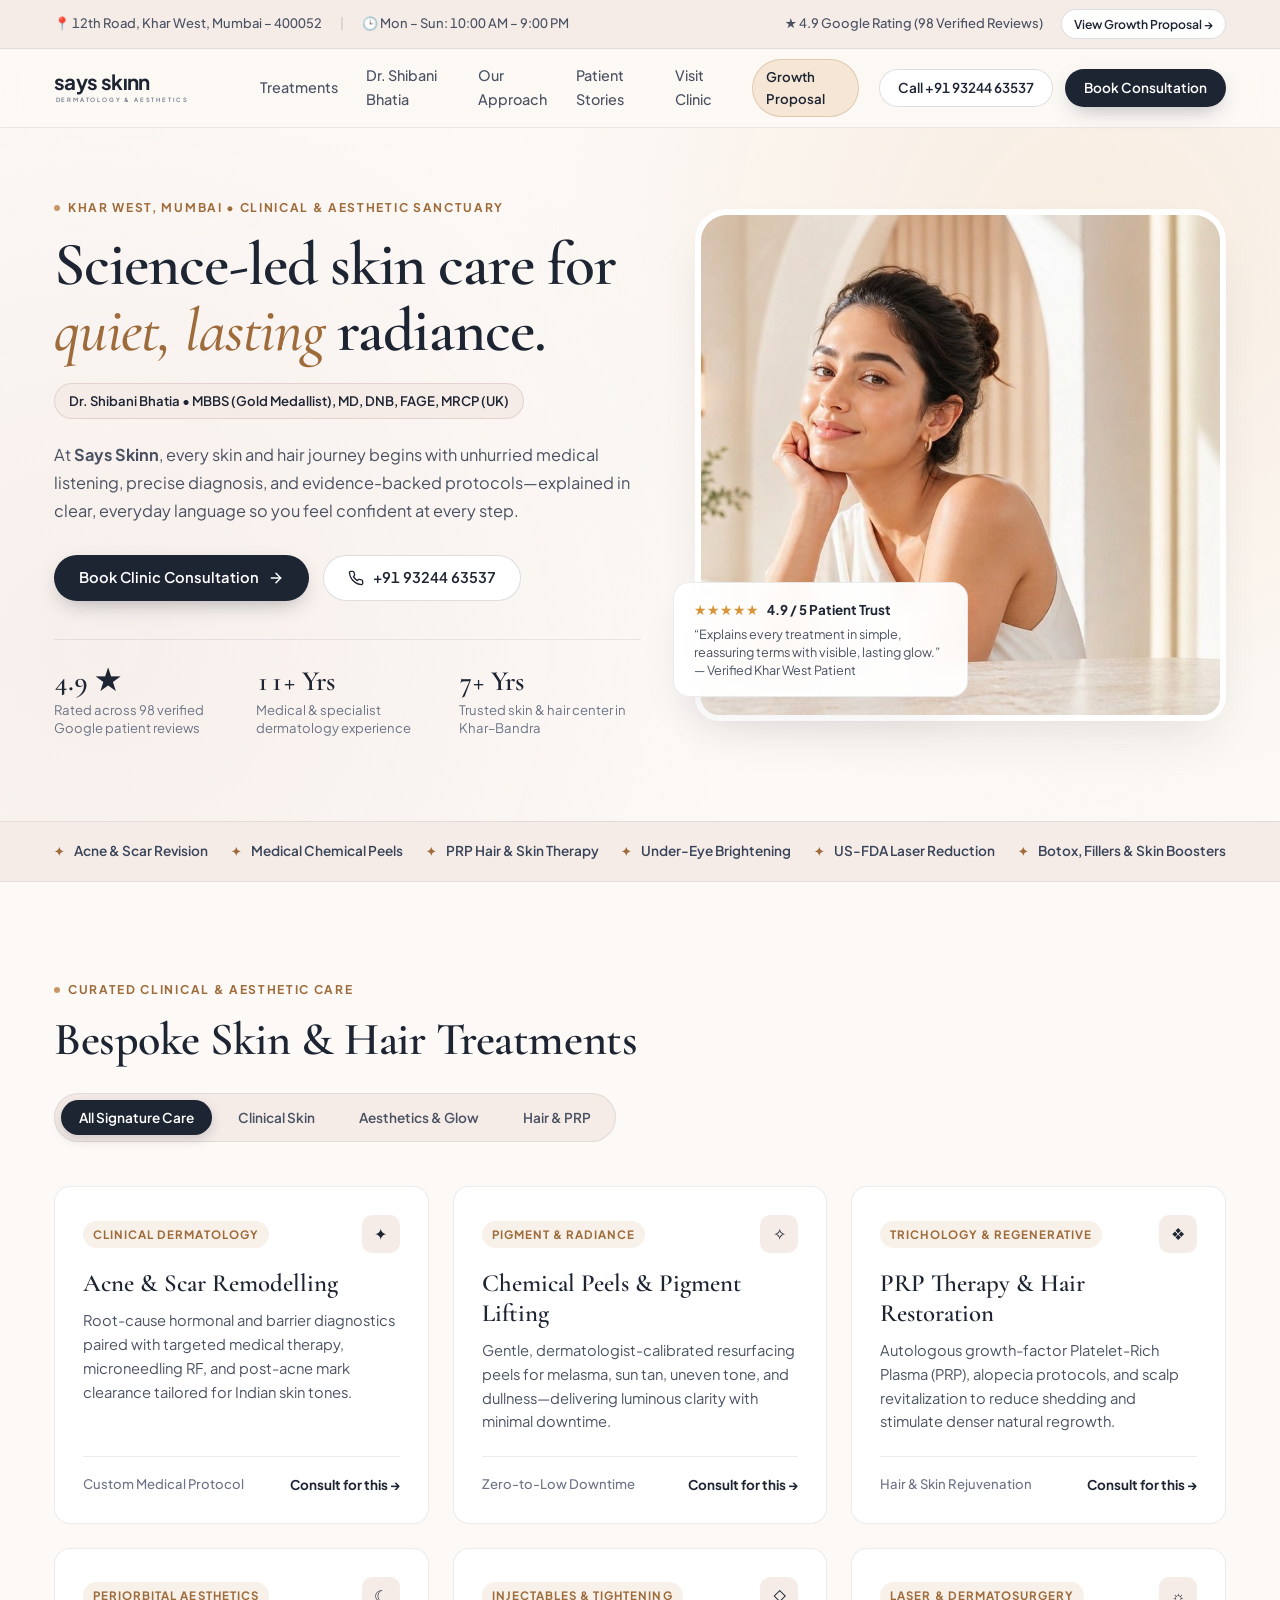
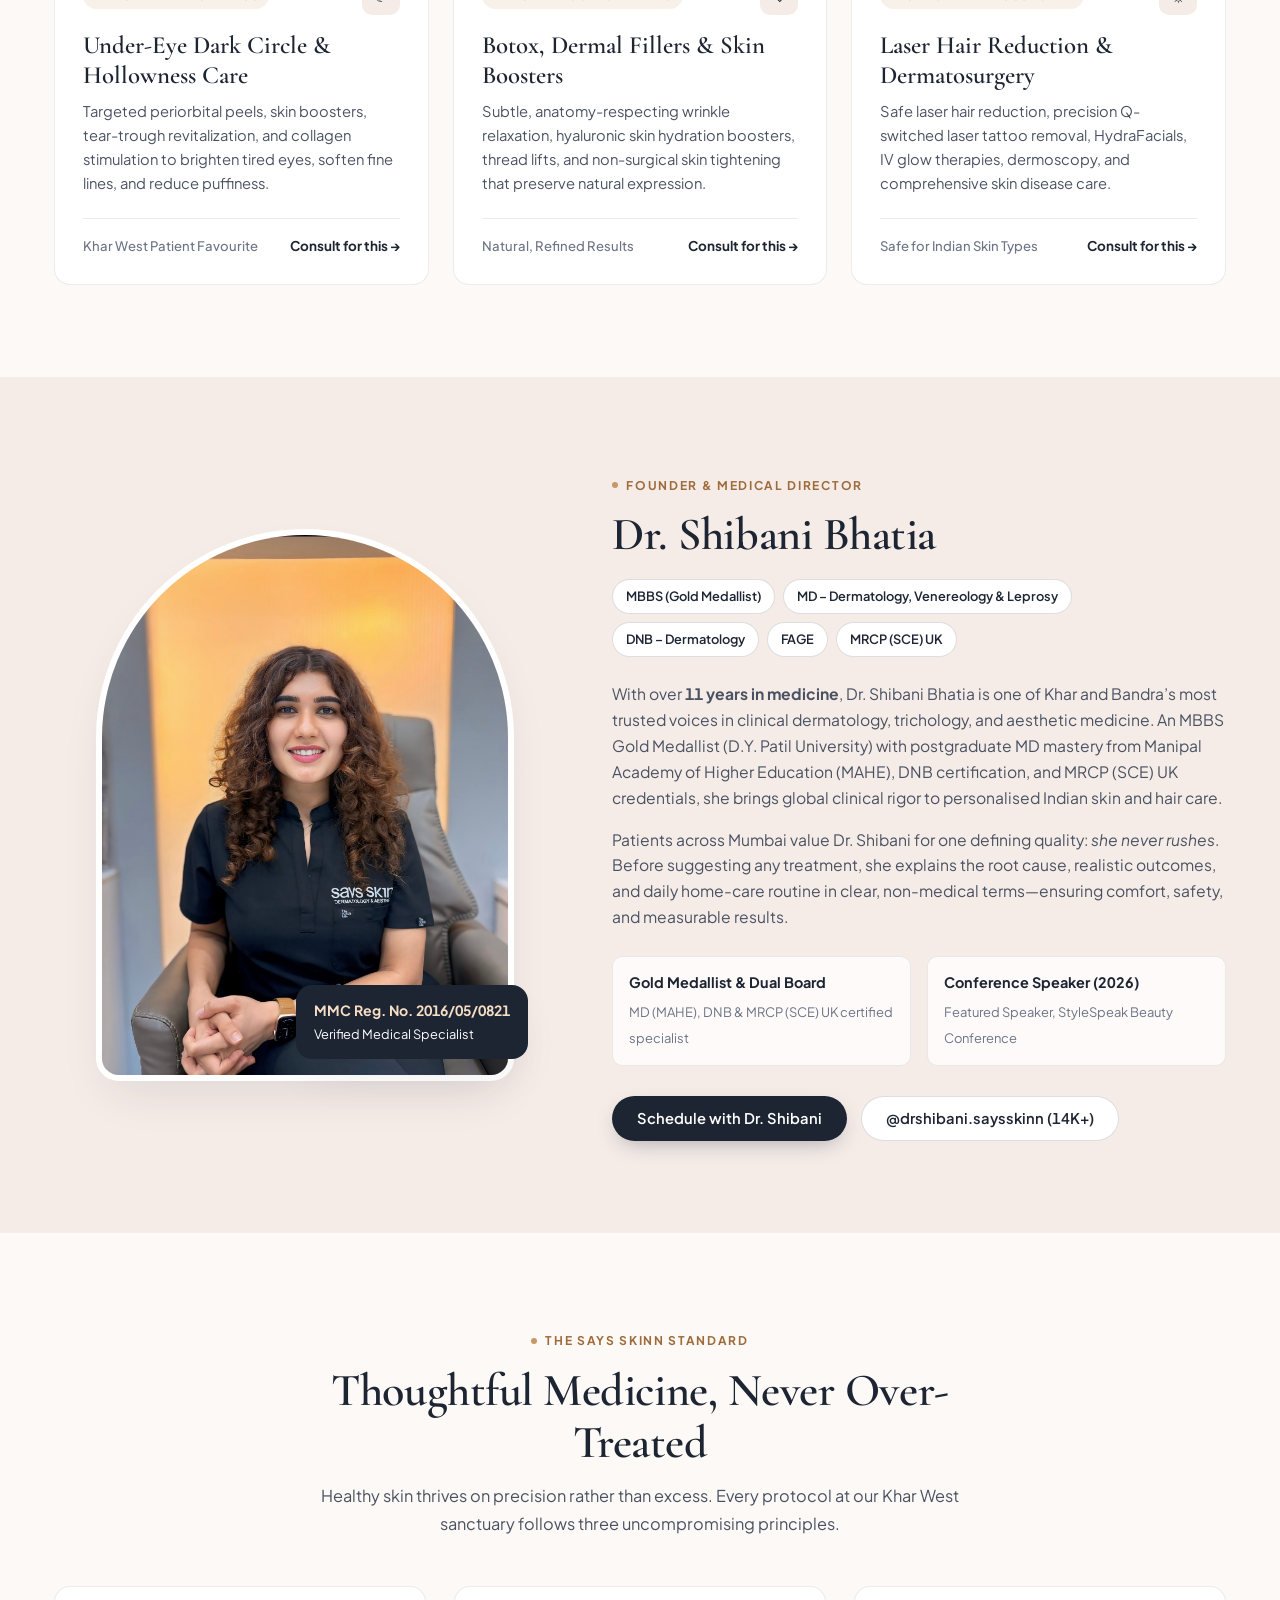
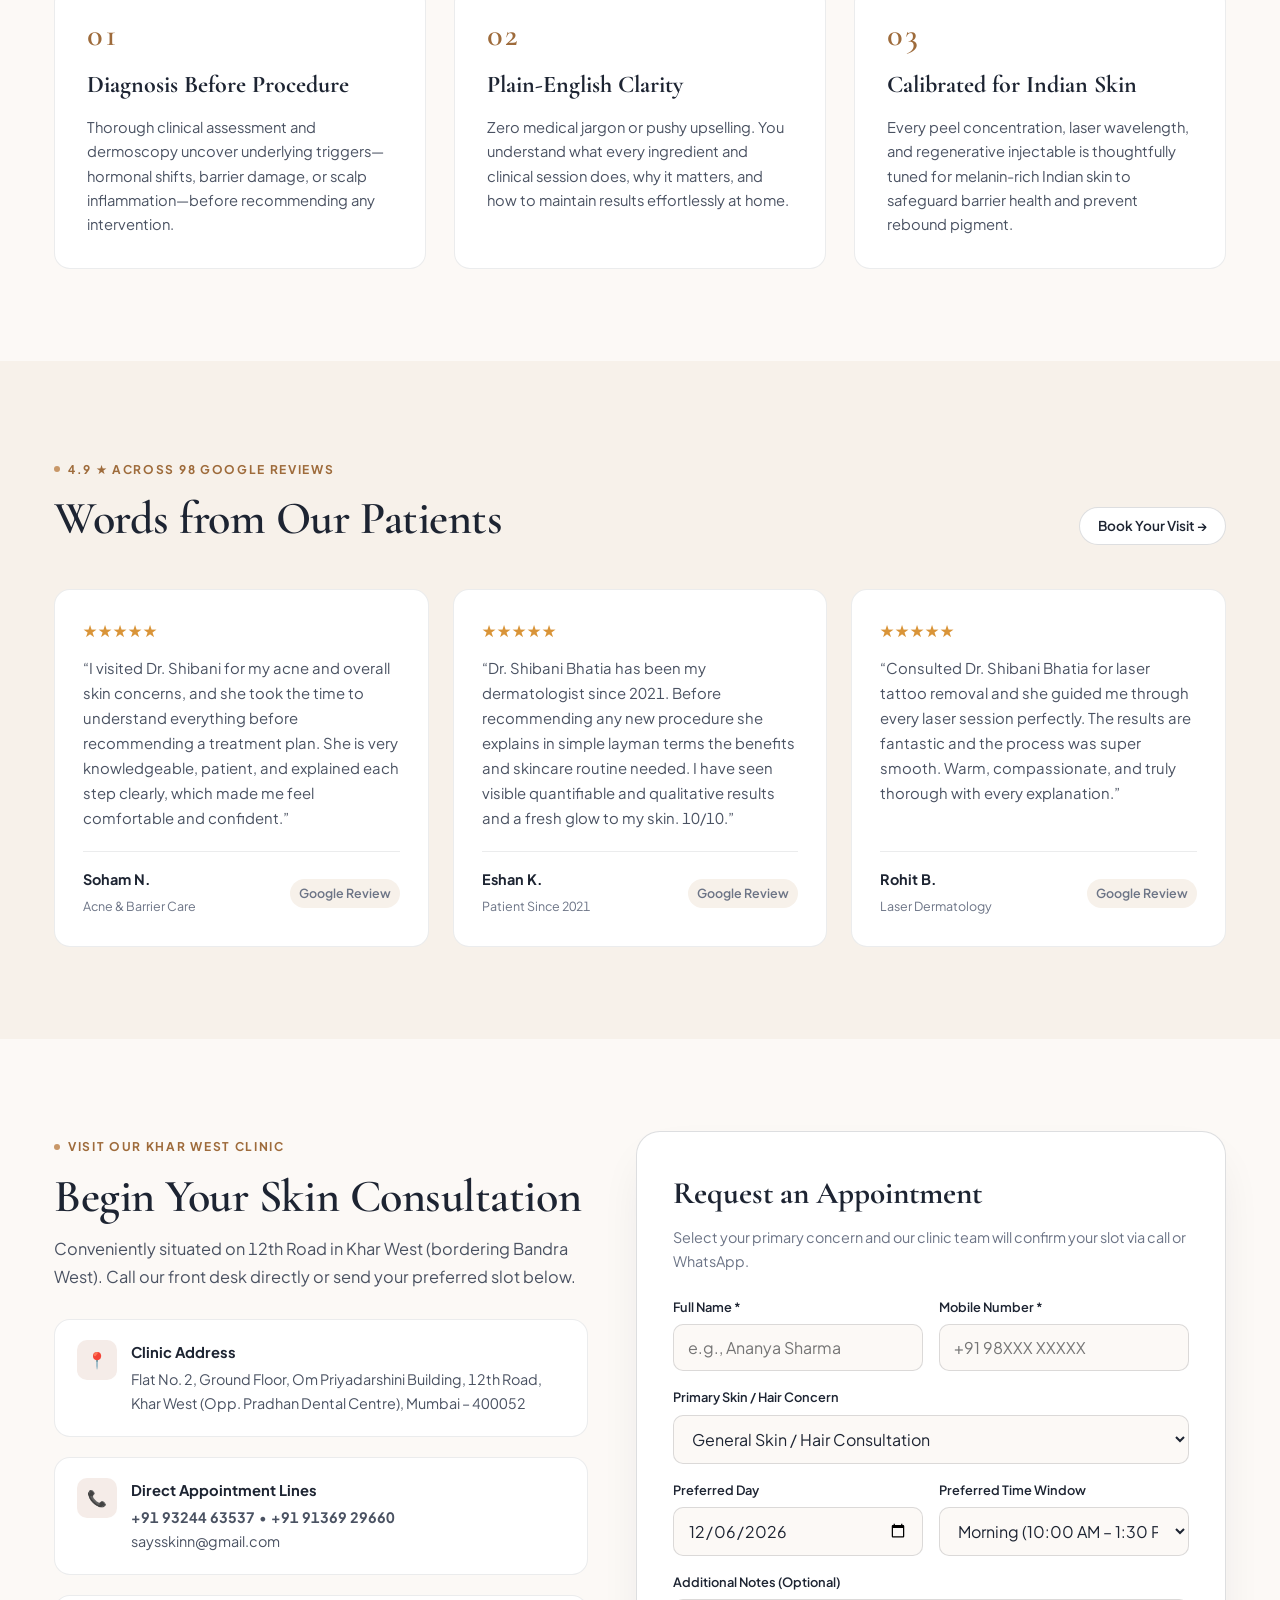
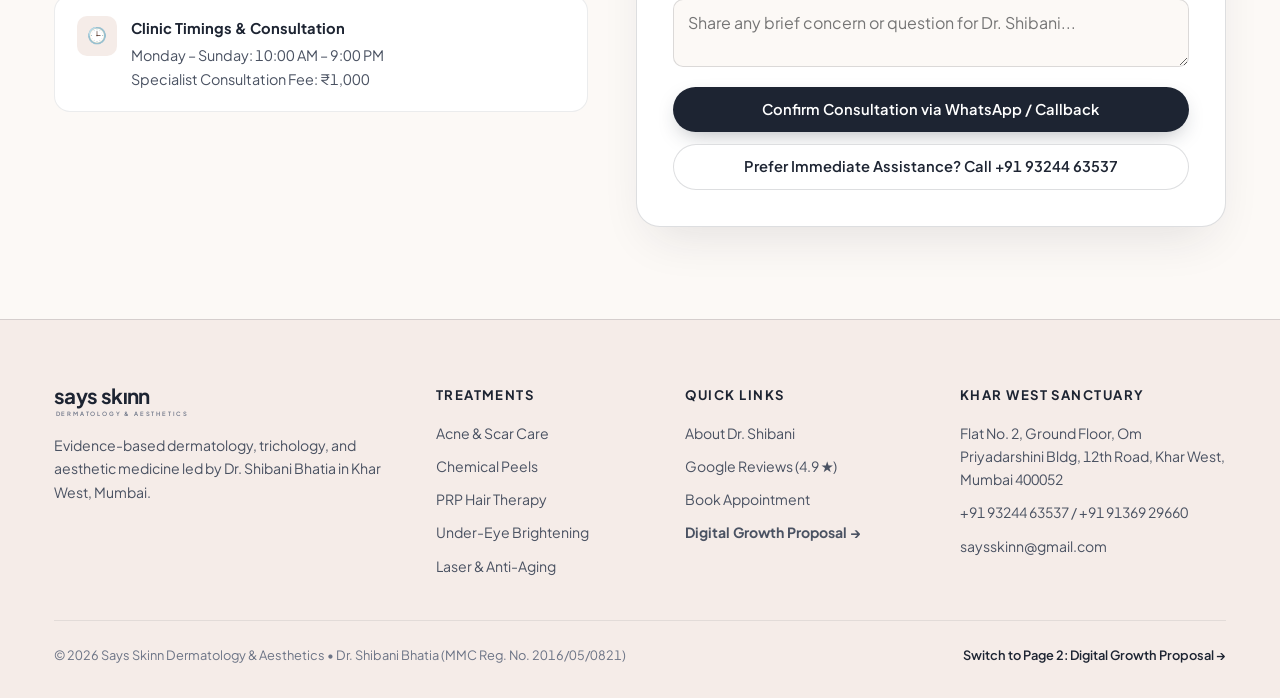
==== index.html @ 1e277f05 "Add Dr. Shibani Bhatia (Says Skinn) light dermatologist landing page and digital growth proposal Co-" ====
<!DOCTYPE html>
<html lang="en">
<head>
  <meta charset="UTF-8" />
  <meta name="viewport" content="width=device-width, initial-scale=1.0" />
  <title>Says Skinn — Dermatology, Trichology &amp; Aesthetics | Dr. Shibani Bhatia (Khar West, Mumbai)</title>
  <meta name="description" content="Consult Dr. Shibani Bhatia (MBBS Gold Medallist, MD, DNB, FAGE, MRCP UK) at Says Skinn Dermatology &amp; Aesthetics, 12th Road, Khar West, Mumbai. Acne, Chemical Peels, PRP, Under-Eye Care, Laser &amp; Anti-Aging." />
  <link rel="preconnect" href="https://fonts.googleapis.com" />
  <link rel="preconnect" href="https://fonts.gstatic.com" crossorigin />
  <link href="https://fonts.googleapis.com/css2?family=Cormorant+Garamond:ital,wght@0,500;0,600;1,500;1,600&family=Plus+Jakarta+Sans:wght@400;500;600;700&display=swap" rel="stylesheet" />
  <link rel="stylesheet" href="./styles.css" />
  <!-- Structured Medical Clinic & Physician Schema for SEO + AISO (ChatGPT / AI Search) -->
  <script type="application/ld+json">
  {
    "@context": "https://schema.org",
    "@type": "MedicalClinic",
    "name": "Says Skinn — Dermatology & Aesthetics",
    "medicalSpecialty": "Dermatology",
    "telephone": "+91-93244-63537",
    "email": "saysskinn@gmail.com",
    "address": {
      "@type": "PostalAddress",
      "streetAddress": "Flat No. 2, Ground Floor, Om Priyadarshini Building, 12th Road, Khar West",
      "addressLocality": "Mumbai",
      "addressRegion": "Maharashtra",
      "postalCode": "400052",
      "addressCountry": "IN"
    },
    "aggregateRating": {
      "@type": "AggregateRating",
      "ratingValue": "4.9",
      "reviewCount": "98"
    },
    "founder": {
      "@type": "Physician",
      "name": "Dr. Shibani Bhatia",
      "jobTitle": "Founder & Medical Director — Dermatologist, Trichologist & Cosmetologist",
      "description": "MBBS (Gold Medallist), MD Dermatology, DNB, FAGE, MRCP (SCE) UK — 11+ years of experience."
    }
  }
  </script>
</head>
<body class="has-mobile-cta">

  <!-- Top Blush-Pearl Utility Ribbon -->
  <div class="utility-bar">
    <div class="container utility-inner">
      <div class="utility-left">
        <span class="utility-item">📍 12th Road, Khar West, Mumbai – 400052</span>
        <span class="utility-sep">|</span>
        <span class="utility-item">🕒 Mon – Sun: 10:00 AM – 9:00 PM</span>
      </div>
      <div class="utility-right">
        <span class="utility-item">★ 4.9 Google Rating (98 Verified Reviews)</span>
        <a href="./proposal.html" class="page-switch-pill" title="Open Page 2: Digital Growth Proposal">
          View Growth Proposal →
        </a>
      </div>
    </div>
  </div>

  <!-- Sticky Light Header -->
  <header class="site-header">
    <div class="container header-inner">
      <a href="./index.html" class="brand-logo" aria-label="Says Skinn — Dermatology & Aesthetics">
        <!-- Custom Brand Wordmark inspired by Official Clinic Typography -->
        <svg viewBox="0 0 248 48" fill="none" xmlns="http://www.w3.org/2000/svg" role="img" aria-label="says skinn dermatology and aesthetics">
          <text x="0" y="27" fill="#1D2432" font-family="'Plus Jakarta Sans', sans-serif" font-size="27.5" font-weight="700" letter-spacing="-0.03em">says skınn</text>
          <text x="2" y="42" fill="#6C7486" font-family="'Plus Jakarta Sans', sans-serif" font-size="7.8" font-weight="600" letter-spacing="0.31em">DERMATOLOGY &amp; AESTHETICS</text>
        </svg>
      </a>

      <nav class="main-nav" id="mainNav" aria-label="Primary Navigation">
        <a href="#treatments" class="nav-link">Treatments</a>
        <a href="#doctor" class="nav-link">Dr. Shibani Bhatia</a>
        <a href="#philosophy" class="nav-link">Our Approach</a>
        <a href="#reviews" class="nav-link">Patient Stories</a>
        <a href="#contact" class="nav-link">Visit Clinic</a>
        <a href="./proposal.html" class="nav-proposal-badge">Growth Proposal</a>
      </nav>

      <div class="header-actions">
        <a href="tel:+919324463537" class="btn btn-secondary btn-sm">Call +91 93244 63537</a>
        <a href="#contact" class="btn btn-primary btn-sm">Book Consultation</a>
        <button class="mobile-toggle" id="mobileMenuBtn" aria-label="Toggle Menu" aria-expanded="false">
          <svg width="20" height="20" viewBox="0 0 24 24" fill="none" stroke="currentColor" stroke-width="2" stroke-linecap="round">
            <line x1="3" y1="7" x2="21" y2="7"></line>
            <line x1="3" y1="12" x2="21" y2="12"></line>
            <line x1="3" y1="17" x2="21" y2="17"></line>
          </svg>
        </button>
      </div>
    </div>
  </header>

  <main>
    <!-- Hero Section with AI-Generated Light Luxury Dermatology Image -->
    <section class="hero-section">
      <div class="container hero-grid">
        <div class="hero-content">
          <div class="eyebrow">
            <span class="eyebrow-dot"></span>
            Khar West, Mumbai • Clinical &amp; Aesthetic Sanctuary
          </div>

          <h1 class="display-xl">
            Science-led skin care for <em>quiet, lasting</em> radiance.
          </h1>

          <div class="credential-inline">
            Dr. Shibani Bhatia • MBBS (Gold Medallist), MD, DNB, FAGE, MRCP (UK)
          </div>

          <p class="lead-copy">
            At <strong>Says Skinn</strong>, every skin and hair journey begins with unhurried medical listening, precise diagnosis, and evidence-backed protocols—explained in clear, everyday language so you feel confident at every step.
          </p>

          <div class="hero-cta-group">
            <a href="#contact" class="btn btn-primary">
              Book Clinic Consultation
              <svg width="16" height="16" viewBox="0 0 24 24" fill="none" stroke="currentColor" stroke-width="2.2" stroke-linecap="round" stroke-linejoin="round"><path d="M5 12h14"/><path d="m12 5 7 7-7 7"/></svg>
            </a>
            <a href="tel:+919324463537" class="btn btn-secondary">
              <svg width="16" height="16" viewBox="0 0 24 24" fill="none" stroke="currentColor" stroke-width="2" stroke-linecap="round" stroke-linejoin="round"><path d="M22 16.92v3a2 2 0 0 1-2.18 2 19.79 19.79 0 0 1-8.63-3.07 19.5 19.5 0 0 1-6-6 19.79 19.79 0 0 1-3.07-8.67A2 2 0 0 1 4.11 2h3a2 2 0 0 1 2 1.72c.127.96.361 1.903.7 2.81a2 2 0 0 1-.45 2.11L8.09 9.91a16 16 0 0 0 6 6l1.27-1.27a2 2 0 0 1 2.11-.45c.907.339 1.85.573 2.81.7A2 2 0 0 1 22 16.92z"/></svg>
              +91 93244 63537
            </a>
          </div>

          <div class="hero-trust-row">
            <div class="trust-metric">
              <strong>4.9 ★</strong>
              <span>Rated across 98 verified Google patient reviews</span>
            </div>
            <div class="trust-metric">
              <strong>11+ Yrs</strong>
              <span>Medical &amp; specialist dermatology experience</span>
            </div>
            <div class="trust-metric">
              <strong>7+ Yrs</strong>
              <span>Trusted skin &amp; hair center in Khar–Bandra</span>
            </div>
          </div>
        </div>

        <div class="hero-visual">
          <div class="hero-image-frame">
            <img
              src="./assets/hero-dermatology.jpg"
              alt="Radiant skin care consultation atmosphere at Says Skinn Dermatology & Aesthetics in Khar West, Mumbai"
              width="1200"
              height="750"
            />
          </div>
          <div class="hero-floating-card">
            <div class="floating-rating">
              <span class="stars">★★★★★</span>
              <span>4.9 / 5 Patient Trust</span>
            </div>
            <p>“Explains every treatment in simple, reassuring terms with visible, lasting glow.” — Verified Khar West Patient</p>
          </div>
        </div>
      </div>
    </section>

    <!-- Core Specializations Strip -->
    <div class="specialty-ribbon" aria-label="Core Specializations">
      <div class="container">
        <ul class="specialty-list">
          <li>Acne &amp; Scar Revision</li>
          <li>Medical Chemical Peels</li>
          <li>PRP Hair &amp; Skin Therapy</li>
          <li>Under-Eye Brightening</li>
          <li>US-FDA Laser Reduction</li>
          <li>Botox, Fillers &amp; Skin Boosters</li>
        </ul>
      </div>
    </div>

    <!-- Treatments Showcase with Interactive Category Filter -->
    <section class="section" id="treatments">
      <div class="container">
        <div class="section-header">
          <div>
            <div class="eyebrow">
              <span class="eyebrow-dot"></span>
              Curated Clinical &amp; Aesthetic Care
            </div>
            <h2 class="display-lg">Bespoke Skin &amp; Hair Treatments</h2>
          </div>

          <div class="filter-tabs" role="tablist" aria-label="Filter Treatments">
            <button class="filter-tab active" data-filter="all" role="tab" aria-selected="true">All Signature Care</button>
            <button class="filter-tab" data-filter="clinical" role="tab" aria-selected="false">Clinical Skin</button>
            <button class="filter-tab" data-filter="aesthetic" role="tab" aria-selected="false">Aesthetics &amp; Glow</button>
            <button class="filter-tab" data-filter="hair" role="tab" aria-selected="false">Hair &amp; PRP</button>
          </div>
        </div>

        <div class="treatments-grid" id="treatmentsGrid">
          <!-- 1. Acne Treatment -->
          <article class="treatment-card" data-category="clinical">
            <div class="treatment-top">
              <div class="treatment-tag-row">
                <span class="treatment-category-pill">Clinical Dermatology</span>
                <span class="treatment-icon" aria-hidden="true">✦</span>
              </div>
              <h3>Acne &amp; Scar Remodelling</h3>
              <p>Root-cause hormonal and barrier diagnostics paired with targeted medical therapy, microneedling RF, and post-acne mark clearance tailored for Indian skin tones.</p>
            </div>
            <div class="treatment-footer">
              <span class="treatment-meta">Custom Medical Protocol</span>
              <button type="button" class="treatment-book-btn" data-treatment="Acne & Scar Treatment">Consult for this →</button>
            </div>
          </article>

          <!-- 2. Chemical Peels -->
          <article class="treatment-card" data-category="aesthetic">
            <div class="treatment-top">
              <div class="treatment-tag-row">
                <span class="treatment-category-pill">Pigment &amp; Radiance</span>
                <span class="treatment-icon" aria-hidden="true">✧</span>
              </div>
              <h3>Chemical Peels &amp; Pigment Lifting</h3>
              <p>Gentle, dermatologist-calibrated resurfacing peels for melasma, sun tan, uneven tone, and dullness—delivering luminous clarity with minimal downtime.</p>
            </div>
            <div class="treatment-footer">
              <span class="treatment-meta">Zero-to-Low Downtime</span>
              <button type="button" class="treatment-book-btn" data-treatment="Chemical Peels & Pigment Lifting">Consult for this →</button>
            </div>
          </article>

          <!-- 3. PRP Therapy -->
          <article class="treatment-card" data-category="hair">
            <div class="treatment-top">
              <div class="treatment-tag-row">
                <span class="treatment-category-pill">Trichology &amp; Regenerative</span>
                <span class="treatment-icon" aria-hidden="true">❖</span>
              </div>
              <h3>PRP Therapy &amp; Hair Restoration</h3>
              <p>Autologous growth-factor Platelet-Rich Plasma (PRP), alopecia protocols, and scalp revitalization to reduce shedding and stimulate denser natural regrowth.</p>
            </div>
            <div class="treatment-footer">
              <span class="treatment-meta">Hair &amp; Skin Rejuvenation</span>
              <button type="button" class="treatment-book-btn" data-treatment="PRP Therapy & Hair Restoration">Consult for this →</button>
            </div>
          </article>

          <!-- 4. Under-Eye Care -->
          <article class="treatment-card" data-category="aesthetic">
            <div class="treatment-top">
              <div class="treatment-tag-row">
                <span class="treatment-category-pill">Periorbital Aesthetics</span>
                <span class="treatment-icon" aria-hidden="true">☾</span>
              </div>
              <h3>Under-Eye Dark Circle &amp; Hollowness Care</h3>
              <p>Targeted periorbital peels, skin boosters, tear-trough revitalization, and collagen stimulation to brighten tired eyes, soften fine lines, and reduce puffiness.</p>
            </div>
            <div class="treatment-footer">
              <span class="treatment-meta">Khar West Patient Favourite</span>
              <button type="button" class="treatment-book-btn" data-treatment="Under-Eye Care & Brightening">Consult for this →</button>
            </div>
          </article>

          <!-- 5. Anti-Aging, Botox & Fillers -->
          <article class="treatment-card" data-category="aesthetic">
            <div class="treatment-top">
              <div class="treatment-tag-row">
                <span class="treatment-category-pill">Injectables &amp; Tightening</span>
                <span class="treatment-icon" aria-hidden="true">◇</span>
              </div>
              <h3>Botox, Dermal Fillers &amp; Skin Boosters</h3>
              <p>Subtle, anatomy-respecting wrinkle relaxation, hyaluronic skin hydration boosters, thread lifts, and non-surgical skin tightening that preserve natural expression.</p>
            </div>
            <div class="treatment-footer">
              <span class="treatment-meta">Natural, Refined Results</span>
              <button type="button" class="treatment-book-btn" data-treatment="Anti-Aging, Botox & Skin Boosters">Consult for this →</button>
            </div>
          </article>

          <!-- 6. Laser & Medi-Facials -->
          <article class="treatment-card" data-category="clinical">
            <div class="treatment-top">
              <div class="treatment-tag-row">
                <span class="treatment-category-pill">Laser &amp; Dermatosurgery</span>
                <span class="treatment-icon" aria-hidden="true">☼</span>
              </div>
              <h3>Laser Hair Reduction &amp; Dermatosurgery</h3>
              <p>Safe laser hair reduction, precision Q-switched laser tattoo removal, HydraFacials, IV glow therapies, dermoscopy, and comprehensive skin disease care.</p>
            </div>
            <div class="treatment-footer">
              <span class="treatment-meta">Safe for Indian Skin Types</span>
              <button type="button" class="treatment-book-btn" data-treatment="Laser Treatments & Medi-Facials">Consult for this →</button>
            </div>
          </article>
        </div>
      </div>
    </section>

    <!-- Meet Dr. Shibani Bhatia (Authentic Portrait + Official Clinic Credentials) -->
    <section class="section section-blush" id="doctor">
      <div class="container doctor-grid">
        <div class="doctor-portrait-wrap">
          <div class="doctor-portrait-arch">
            <img
              src="./assets/dr-shibani-bhatia.jpg"
              alt="Dr. Shibani Bhatia — Founder & Medical Director at Says Skinn Dermatology & Aesthetics, Khar West"
              width="800"
              height="1000"
            />
          </div>
          <div class="doctor-reg-badge">
            <strong>MMC Reg. No. 2016/05/0821</strong>
            <span>Verified Medical Specialist</span>
          </div>
        </div>

        <div class="doctor-bio">
          <div class="eyebrow">
            <span class="eyebrow-dot"></span>
            Founder &amp; Medical Director
          </div>
          <h2 class="display-lg">Dr. Shibani Bhatia</h2>

          <div class="degree-badges" aria-label="Medical Qualifications">
            <span class="degree-pill">MBBS (Gold Medallist)</span>
            <span class="degree-pill">MD – Dermatology, Venereology &amp; Leprosy</span>
            <span class="degree-pill">DNB – Dermatology</span>
            <span class="degree-pill">FAGE</span>
            <span class="degree-pill">MRCP (SCE) UK</span>
          </div>

          <p>
            With over <strong>11 years in medicine</strong>, Dr. Shibani Bhatia is one of Khar and Bandra’s most trusted voices in clinical dermatology, trichology, and aesthetic medicine. An MBBS Gold Medallist (D.Y. Patil University) with postgraduate MD mastery from Manipal Academy of Higher Education (MAHE), DNB certification, and MRCP (SCE) UK credentials, she brings global clinical rigor to personalised Indian skin and hair care.
          </p>
          <p>
            Patients across Mumbai value Dr. Shibani for one defining quality: <em>she never rushes</em>. Before suggesting any treatment, she explains the root cause, realistic outcomes, and daily home-care routine in clear, non-medical terms—ensuring comfort, safety, and measurable results.
          </p>

          <div class="doctor-highlights">
            <div class="doc-highlight-item">
              <strong>Gold Medallist &amp; Dual Board</strong>
              <span>MD (MAHE), DNB &amp; MRCP (SCE) UK certified specialist</span>
            </div>
            <div class="doc-highlight-item">
              <strong>Conference Speaker (2026)</strong>
              <span>Featured Speaker, StyleSpeak Beauty Conference</span>
            </div>
          </div>

          <div class="hero-cta-group" style="margin-bottom: 0;">
            <a href="#contact" class="btn btn-primary">Schedule with Dr. Shibani</a>
            <a href="https://www.instagram.com/drshibani.saysskinn/" target="_blank" rel="noopener noreferrer" class="btn btn-secondary">
              @drshibani.saysskinn (14K+)
            </a>
          </div>
        </div>
      </div>
    </section>

    <!-- 3-Step Clinical Philosophy -->
    <section class="section" id="philosophy">
      <div class="container">
        <div class="section-header-center">
          <div class="eyebrow">
            <span class="eyebrow-dot"></span>
            The Says Skinn Standard
          </div>
          <h2 class="display-lg">Thoughtful Medicine, Never Over-Treated</h2>
          <p class="lead-copy">
            Healthy skin thrives on precision rather than excess. Every protocol at our Khar West sanctuary follows three uncompromising principles.
          </p>
        </div>

        <div class="pillars-row">
          <div class="pillar-box">
            <div class="pillar-num">01</div>
            <h3>Diagnosis Before Procedure</h3>
            <p>Thorough clinical assessment and dermoscopy uncover underlying triggers—hormonal shifts, barrier damage, or scalp inflammation—before recommending any intervention.</p>
          </div>
          <div class="pillar-box">
            <div class="pillar-num">02</div>
            <h3>Plain-English Clarity</h3>
            <p>Zero medical jargon or pushy upselling. You understand what every ingredient and clinical session does, why it matters, and how to maintain results effortlessly at home.</p>
          </div>
          <div class="pillar-box">
            <div class="pillar-num">03</div>
            <h3>Calibrated for Indian Skin</h3>
            <p>Every peel concentration, laser wavelength, and regenerative injectable is thoughtfully tuned for melanin-rich Indian skin to safeguard barrier health and prevent rebound pigment.</p>
          </div>
        </div>
      </div>
    </section>

    <!-- Authentic Google Reviews -->
    <section class="section section-sand" id="reviews">
      <div class="container">
        <div class="section-header">
          <div>
            <div class="eyebrow">
              <span class="eyebrow-dot"></span>
              4.9 ★ Across 98 Google Reviews
            </div>
            <h2 class="display-lg">Words from Our Patients</h2>
          </div>
          <a href="#contact" class="btn btn-secondary btn-sm">Book Your Visit →</a>
        </div>

        <div class="reviews-grid">
          <article class="review-card">
            <div>
              <div class="stars" style="margin-bottom: 12px;">★★★★★</div>
              <p class="review-quote">
                “I visited Dr. Shibani for my acne and overall skin concerns, and she took the time to understand everything before recommending a treatment plan. She is very knowledgeable, patient, and explained each step clearly, which made me feel comfortable and confident.”
              </p>
            </div>
            <div class="review-author">
              <div>
                <strong>Soham N.</strong>
                <span>Acne &amp; Barrier Care</span>
              </div>
              <span class="google-verified-tag">Google Review</span>
            </div>
          </article>

          <article class="review-card">
            <div>
              <div class="stars" style="margin-bottom: 12px;">★★★★★</div>
              <p class="review-quote">
                “Dr. Shibani Bhatia has been my dermatologist since 2021. Before recommending any new procedure she explains in simple layman terms the benefits and skincare routine needed. I have seen visible quantifiable and qualitative results and a fresh glow to my skin. 10/10.”
              </p>
            </div>
            <div class="review-author">
              <div>
                <strong>Eshan K.</strong>
                <span>Patient Since 2021</span>
              </div>
              <span class="google-verified-tag">Google Review</span>
            </div>
          </article>

          <article class="review-card">
            <div>
              <div class="stars" style="margin-bottom: 12px;">★★★★★</div>
              <p class="review-quote">
                “Consulted Dr. Shibani Bhatia for laser tattoo removal and she guided me through every laser session perfectly. The results are fantastic and the process was super smooth. Warm, compassionate, and truly thorough with every explanation.”
              </p>
            </div>
            <div class="review-author">
              <div>
                <strong>Rohit B.</strong>
                <span>Laser Dermatology</span>
              </div>
              <span class="google-verified-tag">Google Review</span>
            </div>
          </article>
        </div>
      </div>
    </section>

    <!-- Consultation & Khar West Location Section -->
    <section class="section" id="contact">
      <div class="container booking-grid">
        <div>
          <div class="eyebrow">
            <span class="eyebrow-dot"></span>
            Visit Our Khar West Clinic
          </div>
          <h2 class="display-lg">Begin Your Skin Consultation</h2>
          <p class="lead-copy" style="margin-top: 12px;">
            Conveniently situated on 12th Road in Khar West (bordering Bandra West). Call our front desk directly or send your preferred slot below.
          </p>

          <div class="clinic-details-list">
            <div class="clinic-detail-card">
              <div class="detail-icon" aria-hidden="true">📍</div>
              <div>
                <h4>Clinic Address</h4>
                <p>Flat No. 2, Ground Floor, Om Priyadarshini Building, 12th Road, Khar West (Opp. Pradhan Dental Centre), Mumbai – 400052</p>
              </div>
            </div>

            <div class="clinic-detail-card">
              <div class="detail-icon" aria-hidden="true">📞</div>
              <div>
                <h4>Direct Appointment Lines</h4>
                <p>
                  <a href="tel:+919324463537"><strong>+91 93244 63537</strong></a> &nbsp;•&nbsp;
                  <a href="tel:+919136929660"><strong>+91 91369 29660</strong></a><br />
                  <a href="mailto:saysskinn@gmail.com">saysskinn@gmail.com</a>
                </p>
              </div>
            </div>

            <div class="clinic-detail-card">
              <div class="detail-icon" aria-hidden="true">🕒</div>
              <div>
                <h4>Clinic Timings &amp; Consultation</h4>
                <p>Monday – Sunday: 10:00 AM – 9:00 PM<br />Specialist Consultation Fee: ₹1,000</p>
              </div>
            </div>
          </div>
        </div>

        <div class="booking-form-card">
          <h3>Request an Appointment</h3>
          <p>Select your primary concern and our clinic team will confirm your slot via call or WhatsApp.</p>

          <form id="consultationForm">
            <div class="form-grid">
              <div class="form-field">
                <label for="patientName">Full Name *</label>
                <input type="text" id="patientName" name="patientName" placeholder="e.g., Ananya Sharma" required />
              </div>

              <div class="form-field">
                <label for="patientPhone">Mobile Number *</label>
                <input type="tel" id="patientPhone" name="patientPhone" placeholder="+91 98XXX XXXXX" required />
              </div>

              <div class="form-field full">
                <label for="treatmentSelect">Primary Skin / Hair Concern</label>
                <select id="treatmentSelect" name="treatmentSelect">
                  <option value="General Dermatology Consultation">General Skin / Hair Consultation</option>
                  <option value="Acne & Scar Treatment">Acne &amp; Acne Scar Revision</option>
                  <option value="Chemical Peels & Pigment Lifting">Chemical Peels &amp; Pigmentation Care</option>
                  <option value="PRP Therapy & Hair Restoration">PRP Therapy &amp; Hair Loss Care</option>
                  <option value="Under-Eye Care & Brightening">Under-Eye Dark Circles &amp; Rejuvenation</option>
                  <option value="Anti-Aging, Botox & Skin Boosters">Botox, Fillers &amp; Anti-Aging</option>
                  <option value="Laser Treatments & Medi-Facials">Laser Hair Reduction / Medi-Facials</option>
                </select>
              </div>

              <div class="form-field">
                <label for="preferredDay">Preferred Day</label>
                <input type="date" id="preferredDay" name="preferredDay" />
              </div>

              <div class="form-field">
                <label for="preferredSlot">Preferred Time Window</label>
                <select id="preferredSlot" name="preferredSlot">
                  <option value="Morning (10:00 AM – 1:30 PM)">Morning (10:00 AM – 1:30 PM)</option>
                  <option value="Afternoon (2:00 PM – 5:00 PM)">Afternoon (2:00 PM – 5:00 PM)</option>
                  <option value="Evening (5:00 PM – 8:30 PM)">Evening (5:00 PM – 8:30 PM)</option>
                </select>
              </div>

              <div class="form-field full">
                <label for="patientNotes">Additional Notes (Optional)</label>
                <textarea id="patientNotes" name="patientNotes" rows="2" placeholder="Share any brief concern or question for Dr. Shibani..."></textarea>
              </div>
            </div>

            <div class="form-submit-row">
              <button type="submit" class="btn btn-primary" style="width: 100%;">
                Confirm Consultation via WhatsApp / Callback
              </button>
              <a href="tel:+919324463537" class="btn btn-secondary" style="width: 100%;">
                Prefer Immediate Assistance? Call +91 93244 63537
              </a>
              <div class="form-feedback" id="formFeedback" role="status" aria-live="polite"></div>
            </div>
          </form>
        </div>
      </div>
    </section>
  </main>

  <!-- Refined Light Footer -->
  <footer class="site-footer">
    <div class="container">
      <div class="footer-grid">
        <div class="footer-col">
          <a href="./index.html" class="brand-logo" style="margin-bottom: 14px;">
            <svg viewBox="0 0 248 48" fill="none" xmlns="http://www.w3.org/2000/svg" aria-label="says skinn">
              <text x="0" y="27" fill="#1D2432" font-family="'Plus Jakarta Sans', sans-serif" font-size="27.5" font-weight="700" letter-spacing="-0.03em">says skınn</text>
              <text x="2" y="42" fill="#6C7486" font-family="'Plus Jakarta Sans', sans-serif" font-size="7.8" font-weight="600" letter-spacing="0.31em">DERMATOLOGY &amp; AESTHETICS</text>
            </svg>
          </a>
          <p style="font-size: 0.88rem; color: var(--text-secondary); max-width: 34ch;">
            Evidence-based dermatology, trichology, and aesthetic medicine led by Dr. Shibani Bhatia in Khar West, Mumbai.
          </p>
        </div>

        <div class="footer-col">
          <h4>Treatments</h4>
          <ul class="footer-links">
            <li><a href="#treatments">Acne &amp; Scar Care</a></li>
            <li><a href="#treatments">Chemical Peels</a></li>
            <li><a href="#treatments">PRP Hair Therapy</a></li>
            <li><a href="#treatments">Under-Eye Brightening</a></li>
            <li><a href="#treatments">Laser &amp; Anti-Aging</a></li>
          </ul>
        </div>

        <div class="footer-col">
          <h4>Quick Links</h4>
          <ul class="footer-links">
            <li><a href="#doctor">About Dr. Shibani</a></li>
            <li><a href="#reviews">Google Reviews (4.9 ★)</a></li>
            <li><a href="#contact">Book Appointment</a></li>
            <li><a href="./proposal.html"><strong>Digital Growth Proposal →</strong></a></li>
          </ul>
        </div>

        <div class="footer-col">
          <h4>Khar West Sanctuary</h4>
          <ul class="footer-links">
            <li>Flat No. 2, Ground Floor, Om Priyadarshini Bldg, 12th Road, Khar West, Mumbai 400052</li>
            <li><a href="tel:+919324463537">+91 93244 63537</a> / <a href="tel:+919136929660">+91 91369 29660</a></li>
            <li><a href="mailto:saysskinn@gmail.com">saysskinn@gmail.com</a></li>
          </ul>
        </div>
      </div>

      <div class="footer-bottom">
        <span>© 2026 Says Skinn Dermatology &amp; Aesthetics • Dr. Shibani Bhatia (MMC Reg. No. 2016/05/0821)</span>
        <a href="./proposal.html" style="font-weight: 600; color: var(--brand-navy);">Switch to Page 2: Digital Growth Proposal →</a>
      </div>
    </div>
  </footer>

  <!-- Mobile Sticky Lead-Gen Bar -->
  <div class="mobile-sticky-cta">
    <a href="tel:+919324463537" class="btn btn-secondary">📞 Call Clinic</a>
    <a href="#contact" class="btn btn-primary">Book Visit</a>
  </div>

  <script src="./script.js"></script>
</body>
</html>
---- styles.css ----
/* ==========================================================================
   SAYS SKINN — Dermatology, Trichology & Aesthetics | Dr. Shibani Bhatia
   Light Clinical-Editorial Design System & Brand Tokens
   Brand Palette derived from Official Khar West Clinic Identity:
   - Warm Sunlit Porcelain Canvas (#FCF9F6)
   - Blush-Pearl Ivory Ribbon (#F5ECE8)
   - Travertine Sand Cream (#F7F1EA)
   - Signature Midnight Slate Navy (#1D2432)
   - Warm Backlit Champagne Bronze (#AD7845 / #C99663)
   ========================================================================== */

:root {
  /* Light Surfaces */
  --bg-canvas: #FCF9F6;
  --bg-blush: #F5ECE8;
  --bg-sand: #F7F1EA;
  --bg-surface: #FFFFFF;
  --bg-surface-soft: rgba(255, 255, 255, 0.82);

  /* Signature Brand Ink & Accents */
  --brand-navy: #1D2432;
  --brand-navy-hover: #2A3448;
  --brand-navy-muted: #3A4459;
  --brand-gold: #9E6B3B;
  --brand-gold-soft: #C89768;
  --brand-gold-tint: #F5E6D5;
  --brand-rose: #A6685E;
  --brand-rose-tint: #F2E2DF;
  --brand-sage: #2E6B56;
  --brand-sage-tint: #E4F1EC;

  /* Typography Ink */
  --text-primary: #1D2432;
  --text-secondary: #4A5262;
  --text-muted: #6C7486;

  /* Hairlines & Elevation */
  --border-subtle: rgba(29, 36, 50, 0.085);
  --border-medium: rgba(29, 36, 50, 0.15);
  --shadow-soft: 0 12px 34px -12px rgba(29, 36, 50, 0.07);
  --shadow-elevated: 0 22px 50px -16px rgba(29, 36, 50, 0.12);

  /* Typography Families */
  --font-display: 'Cormorant Garamond', Georgia, serif;
  --font-sans: 'Plus Jakarta Sans', -apple-system, BlinkMacSystemFont, sans-serif;

  /* Radii & Spacing */
  --radius-sm: 10px;
  --radius-md: 16px;
  --radius-lg: 24px;
  --radius-arch: 220px 220px 24px 24px;
  --container-max: 1220px;
}

*,
*::before,
*::after {
  box-sizing: border-box;
  margin: 0;
  padding: 0;
}

html {
  scroll-behavior: smooth;
  -webkit-font-smoothing: antialiased;
  -moz-osx-font-smoothing: grayscale;
}

body {
  font-family: var(--font-sans);
  background-color: var(--bg-canvas);
  color: var(--text-primary);
  line-height: 1.65;
  font-size: 16px;
  overflow-x: hidden;
  font-variant-numeric: tabular-nums;
}

img {
  max-width: 100%;
  display: block;
}

a {
  color: inherit;
  text-decoration: none;
  transition: color 0.2s ease, opacity 0.2s ease;
}

button,
input,
select,
textarea {
  font-family: inherit;
  font-size: inherit;
}

.container {
  width: 100%;
  max-width: var(--container-max);
  margin: 0 auto;
  padding: 0 24px;
}

/* ==========================================================================
   Typography Helpers
   ========================================================================== */

.eyebrow {
  display: inline-flex;
  align-items: center;
  gap: 8px;
  font-size: 0.75rem;
  font-weight: 700;
  letter-spacing: 0.14em;
  text-transform: uppercase;
  color: var(--brand-gold);
  margin-bottom: 14px;
}

.eyebrow-dot {
  width: 6px;
  height: 6px;
  border-radius: 50%;
  background-color: var(--brand-gold-soft);
}

.display-xl {
  font-family: var(--font-display);
  font-weight: 600;
  font-size: clamp(2.65rem, 4.8vw, 4.15rem);
  line-height: 1.07;
  letter-spacing: -0.015em;
  color: var(--brand-navy);
}

.display-xl em,
.display-lg em,
.display-md em {
  font-style: italic;
  font-weight: 500;
  color: var(--brand-gold);
}

.display-lg {
  font-family: var(--font-display);
  font-weight: 600;
  font-size: clamp(2.15rem, 3.6vw, 3.1rem);
  line-height: 1.12;
  letter-spacing: -0.01em;
  color: var(--brand-navy);
}

.display-md {
  font-family: var(--font-display);
  font-weight: 600;
  font-size: clamp(1.65rem, 2.5vw, 2.2rem);
  line-height: 1.18;
  color: var(--brand-navy);
}

.lead-copy {
  font-size: clamp(1.02rem, 1.25vw, 1.14rem);
  color: var(--text-secondary);
  line-height: 1.72;
  max-width: 60ch;
}

/* ==========================================================================
   Top Utility Ribbon (Blush-Pearl Ribbon inspired by Clinic Signboard)
   ========================================================================== */

.utility-bar {
  background-color: var(--bg-blush);
  border-bottom: 1px solid var(--border-subtle);
  font-size: 0.8125rem;
  color: var(--text-secondary);
  padding: 9px 0;
}

.utility-inner {
  display: flex;
  align-items: center;
  justify-content: space-between;
  gap: 16px;
  flex-wrap: wrap;
}

.utility-left,
.utility-right {
  display: flex;
  align-items: center;
  gap: 18px;
  flex-wrap: wrap;
}

.utility-item {
  display: inline-flex;
  align-items: center;
  gap: 6px;
  font-weight: 500;
}

.utility-sep {
  color: rgba(29, 36, 50, 0.22);
}

.page-switch-pill {
  display: inline-flex;
  align-items: center;
  gap: 6px;
  background-color: var(--bg-surface);
  color: var(--brand-navy);
  border: 1px solid var(--border-medium);
  padding: 4px 12px;
  border-radius: 999px;
  font-weight: 600;
  font-size: 0.76rem;
  transition: all 0.2s ease;
}

.page-switch-pill:hover {
  background-color: var(--brand-navy);
  color: #FFFFFF;
  border-color: var(--brand-navy);
}

/* ==========================================================================
   Site Header & Brand Wordmark
   ========================================================================== */

.site-header {
  position: sticky;
  top: 0;
  z-index: 100;
  background-color: rgba(252, 249, 246, 0.9);
  backdrop-filter: blur(14px);
  -webkit-backdrop-filter: blur(14px);
  border-bottom: 1px solid var(--border-subtle);
}

.header-inner {
  display: flex;
  align-items: center;
  justify-content: space-between;
  min-height: 78px;
  gap: 20px;
}

.brand-logo {
  display: inline-flex;
  flex-direction: column;
  align-items: flex-start;
  gap: 2px;
  text-decoration: none;
}

.brand-logo svg {
  height: 36px;
  width: auto;
  display: block;
}

.main-nav {
  display: flex;
  align-items: center;
  gap: 28px;
}

.nav-link {
  font-size: 0.9rem;
  font-weight: 500;
  color: var(--text-secondary);
  position: relative;
  padding: 4px 0;
}

.nav-link:hover,
.nav-link.active {
  color: var(--brand-navy);
  font-weight: 600;
}

.nav-link.active::after {
  content: '';
  position: absolute;
  left: 0;
  right: 0;
  bottom: -2px;
  height: 2px;
  background-color: var(--brand-gold);
  border-radius: 2px;
}

.nav-proposal-badge {
  display: inline-flex;
  align-items: center;
  gap: 6px;
  padding: 6px 13px;
  border-radius: 999px;
  background-color: var(--brand-gold-tint);
  color: var(--brand-navy);
  font-size: 0.83rem;
  font-weight: 600;
  border: 1px solid rgba(158, 107, 59, 0.24);
  transition: all 0.2s ease;
}

.nav-proposal-badge:hover,
.nav-proposal-badge.active {
  background-color: var(--brand-navy);
  color: #FFFFFF;
  border-color: var(--brand-navy);
}

.header-actions {
  display: flex;
  align-items: center;
  gap: 12px;
}

.mobile-toggle {
  display: none;
  background: transparent;
  border: 1px solid var(--border-medium);
  border-radius: var(--radius-sm);
  width: 42px;
  height: 42px;
  align-items: center;
  justify-content: center;
  color: var(--brand-navy);
  cursor: pointer;
}

/* ==========================================================================
   Buttons
   ========================================================================== */

.btn {
  display: inline-flex;
  align-items: center;
  justify-content: center;
  gap: 9px;
  padding: 13px 24px;
  border-radius: 999px;
  font-size: 0.92rem;
  font-weight: 600;
  line-height: 1.2;
  cursor: pointer;
  border: 1px solid transparent;
  transition: transform 0.2s ease, background-color 0.2s ease, box-shadow 0.2s ease, border-color 0.2s ease;
  white-space: nowrap;
}

.btn:active {
  transform: translateY(1px);
}

.btn-primary {
  background-color: var(--brand-navy);
  color: #FFFFFF;
  box-shadow: 0 8px 22px -8px rgba(29, 36, 50, 0.38);
}

.btn-primary:hover {
  background-color: var(--brand-navy-hover);
  box-shadow: 0 12px 26px -8px rgba(29, 36, 50, 0.45);
}

.btn-secondary {
  background-color: var(--bg-surface);
  color: var(--brand-navy);
  border-color: var(--border-medium);
}

.btn-secondary:hover {
  border-color: var(--brand-navy);
  background-color: var(--bg-blush);
}

.btn-gold {
  background-color: var(--brand-gold);
  color: #FFFFFF;
}

.btn-gold:hover {
  background-color: #88592E;
}

.btn-sm {
  padding: 10px 18px;
  font-size: 0.85rem;
}

/* ==========================================================================
   Landing Page — Hero Section
   ========================================================================== */

.hero-section {
  position: relative;
  padding: 64px 0 84px;
  background:
    radial-gradient(circle at 86% 18%, rgba(245, 230, 213, 0.65) 0%, rgba(252, 249, 246, 0) 48%),
    radial-gradient(circle at 8% 75%, rgba(245, 236, 232, 0.8) 0%, rgba(252, 249, 246, 0) 50%),
    var(--bg-canvas);
}

.hero-grid {
  display: grid;
  grid-template-columns: 1.05fr 0.95fr;
  gap: 54px;
  align-items: center;
}

.hero-content h1 {
  margin-bottom: 20px;
}

.hero-content .lead-copy {
  margin-bottom: 30px;
}

.credential-inline {
  display: inline-block;
  background-color: var(--bg-blush);
  border: 1px solid rgba(166, 104, 94, 0.2);
  padding: 6px 14px;
  border-radius: 999px;
  font-size: 0.82rem;
  font-weight: 600;
  color: var(--brand-navy);
  margin-bottom: 22px;
}

.hero-cta-group {
  display: flex;
  align-items: center;
  gap: 14px;
  flex-wrap: wrap;
  margin-bottom: 38px;
}

.hero-trust-row {
  display: grid;
  grid-template-columns: repeat(3, minmax(0, 1fr));
  gap: 20px;
  padding-top: 26px;
  border-top: 1px solid var(--border-subtle);
}

.trust-metric strong {
  display: block;
  font-family: var(--font-display);
  font-size: 1.75rem;
  font-weight: 600;
  line-height: 1.1;
  color: var(--brand-navy);
  margin-bottom: 4px;
}

.trust-metric span {
  font-size: 0.82rem;
  color: var(--text-muted);
  display: block;
  line-height: 1.4;
}

.hero-visual {
  position: relative;
}

.hero-image-frame {
  position: relative;
  border-radius: 32px 32px 24px 24px;
  overflow: hidden;
  background-color: var(--bg-sand);
  box-shadow: var(--shadow-elevated);
  border: 6px solid #FFFFFF;
}

.hero-image-frame img {
  width: 100%;
  height: 500px;
  object-fit: cover;
  object-position: center 25%;
}

.hero-floating-card {
  position: absolute;
  left: -22px;
  bottom: 24px;
  background: rgba(255, 255, 255, 0.94);
  backdrop-filter: blur(12px);
  -webkit-backdrop-filter: blur(12px);
  border: 1px solid var(--border-subtle);
  border-radius: var(--radius-md);
  padding: 16px 20px;
  box-shadow: var(--shadow-elevated);
  max-width: 295px;
}

.floating-rating {
  display: flex;
  align-items: center;
  gap: 8px;
  font-size: 0.84rem;
  font-weight: 700;
  color: var(--brand-navy);
  margin-bottom: 4px;
}

.stars {
  color: #D99438;
  letter-spacing: 1px;
}

.hero-floating-card p {
  font-size: 0.79rem;
  color: var(--text-secondary);
  line-height: 1.45;
}

/* ==========================================================================
   Ribbon Marquee / Specializations Strip
   ========================================================================== */

.specialty-ribbon {
  background-color: var(--bg-blush);
  border-top: 1px solid var(--border-subtle);
  border-bottom: 1px solid var(--border-subtle);
  padding: 18px 0;
}

.specialty-list {
  display: flex;
  align-items: center;
  justify-content: space-between;
  gap: 18px;
  flex-wrap: wrap;
  list-style: none;
  font-size: 0.85rem;
  font-weight: 600;
  color: var(--brand-navy-muted);
}

.specialty-list li {
  display: inline-flex;
  align-items: center;
  gap: 10px;
}

.specialty-list li::before {
  content: '✦';
  color: var(--brand-gold);
  font-size: 0.75rem;
}

/* ==========================================================================
   Section Scaffolding
   ========================================================================== */

.section {
  padding: 92px 0;
}

.section-sand {
  background-color: var(--bg-sand);
}

.section-blush {
  background-color: var(--bg-blush);
}

.section-header {
  display: flex;
  align-items: flex-end;
  justify-content: space-between;
  gap: 28px;
  margin-bottom: 44px;
  flex-wrap: wrap;
}

.section-header-center {
  text-align: center;
  max-width: 700px;
  margin: 0 auto 48px;
}

.section-header-center .lead-copy {
  margin: 14px auto 0;
}

/* ==========================================================================
   Treatments Showcase & Interactive Filter
   ========================================================================== */

.filter-tabs {
  display: inline-flex;
  align-items: center;
  gap: 8px;
  background-color: var(--bg-blush);
  padding: 6px;
  border-radius: 999px;
  border: 1px solid var(--border-subtle);
  flex-wrap: wrap;
}

.filter-tab {
  background: transparent;
  border: none;
  padding: 9px 18px;
  border-radius: 999px;
  font-size: 0.85rem;
  font-weight: 600;
  color: var(--text-secondary);
  cursor: pointer;
  transition: all 0.2s ease;
}

.filter-tab:hover {
  color: var(--brand-navy);
}

.filter-tab.active {
  background-color: var(--brand-navy);
  color: #FFFFFF;
  box-shadow: 0 4px 12px rgba(29, 36, 50, 0.18);
}

.treatments-grid {
  display: grid;
  grid-template-columns: repeat(3, minmax(0, 1fr));
  gap: 24px;
}

.treatment-card {
  background-color: var(--bg-surface);
  border: 1px solid var(--border-subtle);
  border-radius: var(--radius-md);
  padding: 28px;
  display: flex;
  flex-direction: column;
  justify-content: space-between;
  transition: transform 0.25s ease, box-shadow 0.25s ease, border-color 0.25s ease;
}

.treatment-card:hover {
  transform: translateY(-4px);
  box-shadow: var(--shadow-soft);
  border-color: rgba(158, 107, 59, 0.35);
}

.treatment-card[hidden] {
  display: none;
}

.treatment-top {
  margin-bottom: 22px;
}

.treatment-tag-row {
  display: flex;
  align-items: center;
  justify-content: space-between;
  gap: 10px;
  margin-bottom: 16px;
}

.treatment-category-pill {
  font-size: 0.72rem;
  font-weight: 700;
  text-transform: uppercase;
  letter-spacing: 0.09em;
  padding: 4px 10px;
  border-radius: 999px;
  background-color: var(--bg-sand);
  color: var(--brand-gold);
}

.treatment-icon {
  width: 38px;
  height: 38px;
  border-radius: 10px;
  background-color: var(--bg-blush);
  color: var(--brand-navy);
  display: inline-flex;
  align-items: center;
  justify-content: center;
}

.treatment-card h3 {
  font-family: var(--font-display);
  font-size: 1.55rem;
  font-weight: 600;
  color: var(--brand-navy);
  margin-bottom: 10px;
  line-height: 1.2;
}

.treatment-card p {
  font-size: 0.92rem;
  color: var(--text-secondary);
  line-height: 1.62;
}

.treatment-footer {
  padding-top: 16px;
  border-top: 1px solid var(--border-subtle);
  display: flex;
  align-items: center;
  justify-content: space-between;
  gap: 12px;
  font-size: 0.82rem;
}

.treatment-meta {
  color: var(--text-muted);
  font-weight: 500;
}

.treatment-book-btn {
  background: none;
  border: none;
  color: var(--brand-navy);
  font-weight: 700;
  font-size: 0.84rem;
  cursor: pointer;
  display: inline-flex;
  align-items: center;
  gap: 5px;
  padding: 0;
}

.treatment-book-btn:hover {
  color: var(--brand-gold);
}

/* ==========================================================================
   Doctor Profile Section (Real Portrait from Khar Clinic)
   ========================================================================== */

.doctor-grid {
  display: grid;
  grid-template-columns: 0.9fr 1.1fr;
  gap: 56px;
  align-items: center;
}

.doctor-portrait-wrap {
  position: relative;
  max-width: 470px;
  margin: 0 auto;
}

.doctor-portrait-arch {
  border-radius: var(--radius-arch);
  overflow: hidden;
  background-color: var(--brand-gold-tint);
  border: 6px solid #FFFFFF;
  box-shadow: var(--shadow-elevated);
}

.doctor-portrait-arch img {
  width: 100%;
  height: 540px;
  object-fit: cover;
  object-position: center top;
}

.doctor-reg-badge {
  position: absolute;
  right: -14px;
  bottom: 22px;
  background-color: var(--brand-navy);
  color: #FFFFFF;
  padding: 14px 18px;
  border-radius: var(--radius-md);
  box-shadow: var(--shadow-elevated);
  font-size: 0.8rem;
}

.doctor-reg-badge strong {
  display: block;
  font-size: 0.88rem;
  color: #F5DEC5;
  margin-bottom: 2px;
}

.degree-badges {
  display: flex;
  flex-wrap: wrap;
  gap: 8px;
  margin: 18px 0 24px;
}

.degree-pill {
  background-color: #FFFFFF;
  border: 1px solid var(--border-medium);
  padding: 6px 13px;
  border-radius: 999px;
  font-size: 0.8rem;
  font-weight: 600;
  color: var(--brand-navy);
}

.doctor-bio p {
  color: var(--text-secondary);
  margin-bottom: 16px;
  font-size: 0.98rem;
}

.doctor-highlights {
  display: grid;
  grid-template-columns: repeat(2, minmax(0, 1fr));
  gap: 16px;
  margin: 26px 0 30px;
}

.doc-highlight-item {
  background-color: rgba(255, 255, 255, 0.75);
  border: 1px solid var(--border-subtle);
  border-radius: var(--radius-sm);
  padding: 14px 16px;
}

.doc-highlight-item strong {
  display: block;
  font-size: 0.9rem;
  color: var(--brand-navy);
  margin-bottom: 3px;
}

.doc-highlight-item span {
  font-size: 0.81rem;
  color: var(--text-muted);
}

/* ==========================================================================
   3-Pillar Clinical Philosophy
   ========================================================================== */

.pillars-row {
  display: grid;
  grid-template-columns: repeat(3, minmax(0, 1fr));
  gap: 28px;
}

.pillar-box {
  padding: 32px;
  border-radius: var(--radius-md);
  background-color: var(--bg-surface);
  border: 1px solid var(--border-subtle);
}

.pillar-num {
  font-family: var(--font-display);
  font-size: 2rem;
  font-weight: 600;
  color: var(--brand-gold);
  line-height: 1;
  margin-bottom: 14px;
}

.pillar-box h3 {
  font-family: var(--font-display);
  font-size: 1.5rem;
  margin-bottom: 10px;
  color: var(--brand-navy);
}

.pillar-box p {
  font-size: 0.92rem;
  color: var(--text-secondary);
}

/* ==========================================================================
   Verified Patient Stories
   ========================================================================== */

.reviews-grid {
  display: grid;
  grid-template-columns: repeat(3, minmax(0, 1fr));
  gap: 24px;
}

.review-card {
  background-color: var(--bg-surface);
  border: 1px solid var(--border-subtle);
  border-radius: var(--radius-md);
  padding: 28px;
  display: flex;
  flex-direction: column;
  justify-content: space-between;
  gap: 20px;
}

.review-quote {
  font-size: 0.93rem;
  color: var(--text-secondary);
  line-height: 1.68;
}

.review-author {
  display: flex;
  align-items: center;
  justify-content: space-between;
  padding-top: 16px;
  border-top: 1px solid var(--border-subtle);
}

.review-author strong {
  display: block;
  font-size: 0.9rem;
  color: var(--brand-navy);
}

.review-author span {
  font-size: 0.78rem;
  color: var(--text-muted);
}

.google-verified-tag {
  font-size: 0.74rem;
  font-weight: 600;
  padding: 4px 9px;
  border-radius: 999px;
  background-color: var(--bg-sand);
  color: var(--brand-navy);
}

/* ==========================================================================
   Consultation & Clinic Location Section
   ========================================================================== */

.booking-grid {
  display: grid;
  grid-template-columns: 0.95fr 1.05fr;
  gap: 48px;
  align-items: start;
}

.clinic-details-list {
  display: flex;
  flex-direction: column;
  gap: 20px;
  margin-top: 28px;
}

.clinic-detail-card {
  background-color: var(--bg-surface);
  border: 1px solid var(--border-subtle);
  border-radius: var(--radius-md);
  padding: 20px 22px;
  display: flex;
  align-items: flex-start;
  gap: 14px;
}

.detail-icon {
  width: 40px;
  height: 40px;
  border-radius: 10px;
  background-color: var(--bg-blush);
  color: var(--brand-navy);
  display: inline-flex;
  align-items: center;
  justify-content: center;
  flex-shrink: 0;
}

.clinic-detail-card h4 {
  font-size: 0.92rem;
  font-weight: 700;
  color: var(--brand-navy);
  margin-bottom: 4px;
}

.clinic-detail-card p,
.clinic-detail-card a {
  font-size: 0.9rem;
  color: var(--text-secondary);
}

.clinic-detail-card a:hover {
  color: var(--brand-gold);
}

.booking-form-card {
  background-color: var(--bg-surface);
  border: 1px solid var(--border-medium);
  border-radius: var(--radius-lg);
  padding: 36px;
  box-shadow: var(--shadow-elevated);
}

.booking-form-card h3 {
  font-family: var(--font-display);
  font-size: 1.95rem;
  color: var(--brand-navy);
  margin-bottom: 6px;
}

.booking-form-card > p {
  font-size: 0.9rem;
  color: var(--text-muted);
  margin-bottom: 24px;
}

.form-grid {
  display: grid;
  grid-template-columns: repeat(2, minmax(0, 1fr));
  gap: 16px;
}

.form-field {
  display: flex;
  flex-direction: column;
  gap: 6px;
}

.form-field.full {
  grid-column: 1 / -1;
}

.form-field label {
  font-size: 0.8rem;
  font-weight: 600;
  color: var(--brand-navy);
}

.form-field input,
.form-field select,
.form-field textarea {
  padding: 12px 14px;
  border: 1px solid var(--border-medium);
  border-radius: var(--radius-sm);
  background-color: var(--bg-canvas);
  color: var(--text-primary);
  outline: none;
  transition: border-color 0.2s ease, background-color 0.2s ease;
}

.form-field input:focus,
.form-field select:focus,
.form-field textarea:focus {
  border-color: var(--brand-navy);
  background-color: #FFFFFF;
}

.form-submit-row {
  margin-top: 20px;
  display: flex;
  flex-direction: column;
  gap: 12px;
}

.form-feedback {
  padding: 14px 16px;
  border-radius: var(--radius-sm);
  background-color: var(--brand-sage-tint);
  color: var(--brand-sage);
  font-size: 0.88rem;
  font-weight: 600;
  display: none;
}

.form-feedback.visible {
  display: block;
}

/* ==========================================================================
   Page 2: Digital Growth Proposal Specific Styles
   ========================================================================== */

.proposal-hero {
  padding: 68px 0 60px;
  background:
    radial-gradient(circle at 85% 15%, rgba(245, 230, 213, 0.7) 0%, rgba(252, 249, 246, 0) 50%),
    linear-gradient(180deg, var(--bg-blush) 0%, var(--bg-canvas) 100%);
  border-bottom: 1px solid var(--border-subtle);
}

.proposal-meta-bar {
  display: flex;
  align-items: center;
  justify-content: space-between;
  gap: 16px;
  flex-wrap: wrap;
  padding: 18px 24px;
  margin-top: 34px;
  background-color: var(--bg-surface);
  border: 1px solid var(--border-subtle);
  border-radius: var(--radius-md);
  box-shadow: var(--shadow-soft);
}

.meta-cell span {
  display: block;
  font-size: 0.73rem;
  text-transform: uppercase;
  letter-spacing: 0.1em;
  color: var(--text-muted);
  font-weight: 600;
}

.meta-cell strong {
  font-size: 0.95rem;
  color: var(--brand-navy);
}

/* Audit Opportunity Banner */
.audit-banner {
  background-color: var(--bg-surface);
  border: 1px solid rgba(158, 107, 59, 0.28);
  border-left: 4px solid var(--brand-gold);
  border-radius: var(--radius-md);
  padding: 28px 32px;
  box-shadow: var(--shadow-soft);
}

.audit-grid {
  display: grid;
  grid-template-columns: repeat(2, minmax(0, 1fr));
  gap: 24px;
  margin-top: 18px;
}

.audit-point {
  background-color: var(--bg-canvas);
  border: 1px solid var(--border-subtle);
  border-radius: var(--radius-sm);
  padding: 18px 20px;
}

.audit-point h4 {
  font-size: 0.95rem;
  color: var(--brand-navy);
  margin-bottom: 6px;
}

.audit-point p {
  font-size: 0.87rem;
  color: var(--text-secondary);
  line-height: 1.58;
}

/* Proposal Package Cards */
.proposal-packages {
  display: flex;
  flex-direction: column;
  gap: 32px;
}

.package-card {
  background-color: var(--bg-surface);
  border: 1px solid var(--border-medium);
  border-radius: var(--radius-lg);
  padding: 40px;
  box-shadow: var(--shadow-soft);
  position: relative;
  overflow: hidden;
}

.package-card.featured-ads {
  border-color: var(--brand-navy);
  box-shadow: var(--shadow-elevated);
}

.package-top {
  display: flex;
  align-items: flex-start;
  justify-content: space-between;
  gap: 24px;
  padding-bottom: 26px;
  border-bottom: 1px solid var(--border-subtle);
  margin-bottom: 28px;
  flex-wrap: wrap;
}

.package-kicker {
  display: inline-flex;
  align-items: center;
  gap: 8px;
  font-size: 0.75rem;
  font-weight: 700;
  text-transform: uppercase;
  letter-spacing: 0.12em;
  color: var(--brand-gold);
  margin-bottom: 8px;
}

.package-title {
  font-family: var(--font-display);
  font-size: clamp(1.75rem, 2.6vw, 2.3rem);
  color: var(--brand-navy);
  line-height: 1.15;
  margin-bottom: 8px;
}

.package-subtitle {
  font-size: 0.95rem;
  color: var(--text-secondary);
  max-width: 62ch;
}

.price-box {
  text-align: right;
  background-color: var(--bg-blush);
  border: 1px solid var(--border-subtle);
  padding: 18px 24px;
  border-radius: var(--radius-md);
  min-width: 240px;
}

.price-amount {
  font-family: var(--font-display);
  font-size: 2.35rem;
  font-weight: 600;
  color: var(--brand-navy);
  line-height: 1.05;
}

.price-unit {
  font-size: 0.95rem;
  font-family: var(--font-sans);
  font-weight: 600;
  color: var(--text-secondary);
}

.price-note {
  display: block;
  font-size: 0.8rem;
  font-weight: 600;
  color: var(--brand-gold);
  margin-top: 6px;
}

.deliverables-grid {
  display: grid;
  grid-template-columns: repeat(2, minmax(0, 1fr));
  gap: 18px 28px;
}

.deliverable-item {
  display: flex;
  align-items: flex-start;
  gap: 12px;
}

.check-badge {
  width: 24px;
  height: 24px;
  border-radius: 50%;
  background-color: var(--brand-gold-tint);
  color: var(--brand-navy);
  display: inline-flex;
  align-items: center;
  justify-content: center;
  font-size: 0.78rem;
  font-weight: 700;
  flex-shrink: 0;
  margin-top: 2px;
}

.deliverable-item strong {
  display: block;
  font-size: 0.94rem;
  color: var(--brand-navy);
  margin-bottom: 3px;
}

.deliverable-item p {
  font-size: 0.87rem;
  color: var(--text-secondary);
  line-height: 1.56;
}

/* Google Ads Offer Visual Callout */
.ads-offer-banner {
  background: linear-gradient(135deg, #F5ECE8 0%, #F5E6D5 100%);
  border: 1px solid rgba(158, 107, 59, 0.32);
  border-radius: var(--radius-md);
  padding: 24px 28px;
  margin-bottom: 28px;
  display: grid;
  grid-template-columns: 1.15fr 0.85fr;
  gap: 24px;
  align-items: center;
}

.offer-equation {
  display: flex;
  align-items: center;
  justify-content: center;
  gap: 12px;
  background-color: #FFFFFF;
  padding: 18px;
  border-radius: var(--radius-md);
  border: 1px solid var(--border-subtle);
  flex-wrap: wrap;
}

.eq-block {
  text-align: center;
}

.eq-block strong {
  display: block;
  font-family: var(--font-display);
  font-size: 1.55rem;
  color: var(--brand-navy);
  line-height: 1.1;
}

.eq-block span {
  font-size: 0.72rem;
  text-transform: uppercase;
  letter-spacing: 0.06em;
  color: var(--text-muted);
  font-weight: 600;
}

.eq-block.eq-total strong {
  color: var(--brand-sage);
  font-size: 1.75rem;
}

.eq-op {
  font-weight: 700;
  font-size: 1.15rem;
  color: var(--brand-gold);
}

.free-bonus-ribbon {
  margin-top: 24px;
  padding: 16px 20px;
  border-radius: var(--radius-sm);
  background-color: var(--brand-sage-tint);
  border: 1px solid rgba(46, 107, 86, 0.25);
  display: flex;
  align-items: center;
  justify-content: space-between;
  gap: 16px;
  flex-wrap: wrap;
}

.free-pill {
  background-color: var(--brand-sage);
  color: #FFFFFF;
  font-size: 0.75rem;
  font-weight: 700;
  letter-spacing: 0.08em;
  text-transform: uppercase;
  padding: 5px 12px;
  border-radius: 999px;
}

/* Connected Ecosystem Diagram */
.ecosystem-flow {
  display: grid;
  grid-template-columns: repeat(4, minmax(0, 1fr));
  gap: 16px;
  margin-top: 28px;
}

.eco-step {
  background-color: var(--bg-canvas);
  border: 1px solid var(--border-subtle);
  border-radius: var(--radius-md);
  padding: 20px;
  position: relative;
}

.eco-step-num {
  font-size: 0.72rem;
  font-weight: 700;
  letter-spacing: 0.1em;
  text-transform: uppercase;
  color: var(--brand-gold);
  margin-bottom: 6px;
  display: block;
}

.eco-step h4 {
  font-size: 0.96rem;
  color: var(--brand-navy);
  margin-bottom: 6px;
}

.eco-step p {
  font-size: 0.82rem;
  color: var(--text-secondary);
  line-height: 1.5;
}

/* Investment Summary Table */
.summary-table-wrap {
  background-color: var(--bg-surface);
  border: 1px solid var(--border-medium);
  border-radius: var(--radius-lg);
  overflow: hidden;
  box-shadow: var(--shadow-soft);
}

.summary-table {
  width: 100%;
  border-collapse: collapse;
  text-align: left;
}

.summary-table th {
  background-color: var(--brand-navy);
  color: #FFFFFF;
  font-size: 0.78rem;
  text-transform: uppercase;
  letter-spacing: 0.1em;
  padding: 16px 24px;
  font-weight: 600;
}

.summary-table td {
  padding: 20px 24px;
  border-bottom: 1px solid var(--border-subtle);
  vertical-align: top;
  font-size: 0.92rem;
}

.summary-table tr:last-child td {
  border-bottom: none;
}

.summary-table td strong {
  color: var(--brand-navy);
  display: block;
  margin-bottom: 3px;
}

.summary-table td .sub {
  font-size: 0.82rem;
  color: var(--text-muted);
}

.price-col {
  font-weight: 700;
  color: var(--brand-navy);
  white-space: nowrap;
  font-size: 1.02rem !important;
}

.badge-free {
  display: inline-block;
  background-color: var(--brand-sage-tint);
  color: var(--brand-sage);
  font-weight: 700;
  padding: 4px 11px;
  border-radius: 999px;
  font-size: 0.8rem;
}

/* Interactive Consultation ROI Estimator on Proposal Page */
.estimator-card {
  background-color: var(--bg-surface);
  border: 1px solid var(--border-medium);
  border-radius: var(--radius-lg);
  padding: 34px;
  margin-top: 36px;
  display: grid;
  grid-template-columns: 1.1fr 0.9fr;
  gap: 32px;
  align-items: center;
}

.slider-control {
  margin-top: 18px;
}

.slider-control input[type="range"] {
  width: 100%;
  accent-color: var(--brand-navy);
  cursor: pointer;
  margin: 10px 0;
}

.estimator-output {
  background-color: var(--bg-blush);
  border-radius: var(--radius-md);
  padding: 24px;
  border: 1px solid var(--border-subtle);
}

.est-row {
  display: flex;
  justify-content: space-between;
  align-items: baseline;
  padding: 10px 0;
  border-bottom: 1px solid var(--border-subtle);
  font-size: 0.9rem;
}

.est-row:last-child {
  border-bottom: none;
  padding-bottom: 0;
}

.est-row strong {
  font-size: 1.15rem;
  color: var(--brand-navy);
}

/* ==========================================================================
   Site Footer
   ========================================================================== */

.site-footer {
  background-color: var(--bg-blush);
  border-top: 1px solid var(--border-medium);
  padding: 64px 0 32px;
}

.footer-grid {
  display: grid;
  grid-template-columns: 1.3fr 0.8fr 0.9fr 1fr;
  gap: 36px;
  padding-bottom: 42px;
  border-bottom: 1px solid var(--border-subtle);
}

.footer-col h4 {
  font-size: 0.82rem;
  text-transform: uppercase;
  letter-spacing: 0.11em;
  color: var(--brand-navy);
  margin-bottom: 16px;
}

.footer-links {
  list-style: none;
  display: flex;
  flex-direction: column;
  gap: 10px;
  font-size: 0.88rem;
  color: var(--text-secondary);
}

.footer-links a:hover {
  color: var(--brand-navy);
}

.footer-bottom {
  padding-top: 24px;
  display: flex;
  align-items: center;
  justify-content: space-between;
  gap: 16px;
  flex-wrap: wrap;
  font-size: 0.8rem;
  color: var(--text-muted);
}

/* Floating Mobile Call / WhatsApp Bar */
.mobile-sticky-cta {
  display: none;
}

/* ==========================================================================
   Responsive Breakpoints
   ========================================================================== */

@media (max-width: 1024px) {
  .hero-grid,
  .doctor-grid,
  .booking-grid,
  .ads-offer-banner,
  .estimator-card {
    grid-template-columns: 1fr;
  }

  .hero-image-frame img {
    height: 430px;
  }

  .hero-floating-card {
    left: 16px;
    bottom: 16px;
  }

  .treatments-grid,
  .reviews-grid,
  .pillars-row {
    grid-template-columns: repeat(2, minmax(0, 1fr));
  }

  .ecosystem-flow {
    grid-template-columns: repeat(2, minmax(0, 1fr));
  }

  .footer-grid {
    grid-template-columns: repeat(2, minmax(0, 1fr));
  }

  .price-box {
    text-align: left;
    width: 100%;
  }
}

@media (max-width: 768px) {
  .utility-left {
    display: none;
  }

  .utility-inner {
    justify-content: space-between;
  }

  .mobile-toggle {
    display: inline-flex;
  }

  .main-nav {
    display: none;
    position: absolute;
    top: 78px;
    left: 0;
    right: 0;
    background-color: var(--bg-canvas);
    border-bottom: 1px solid var(--border-medium);
    padding: 20px 24px;
    flex-direction: column;
    align-items: flex-start;
    gap: 16px;
    box-shadow: var(--shadow-elevated);
  }

  .main-nav.open {
    display: flex;
  }

  .header-actions .btn-secondary {
    display: none;
  }

  .hero-section {
    padding: 40px 0 60px;
  }

  .hero-trust-row {
    grid-template-columns: 1fr;
    gap: 14px;
  }

  .treatments-grid,
  .reviews-grid,
  .pillars-row,
  .deliverables-grid,
  .audit-grid,
  .ecosystem-flow,
  .form-grid,
  .doctor-highlights,
  .footer-grid {
    grid-template-columns: 1fr;
  }

  .section {
    padding: 64px 0;
  }

  .package-card,
  .booking-form-card {
    padding: 26px 22px;
  }

  .summary-table-wrap {
    overflow-x: auto;
  }

  body.has-mobile-cta {
    padding-bottom: 72px;
  }

  .mobile-sticky-cta {
    display: grid;
    grid-template-columns: 1fr 1fr;
    gap: 10px;
    position: fixed;
    bottom: 0;
    left: 0;
    right: 0;
    z-index: 95;
    padding: 10px 16px;
    background-color: rgba(252, 249, 246, 0.96);
    backdrop-filter: blur(10px);
    border-top: 1px solid var(--border-medium);
  }

  .mobile-sticky-cta .btn {
    padding: 12px 14px;
    font-size: 0.84rem;
  }
}

/* ==========================================================================
   Print Stylesheet (Clean PDF Export for Proposal Page)
   ========================================================================== */

@media print {
  .utility-bar,
  .site-header,
  .mobile-sticky-cta,
  .no-print {
    display: none !important;
  }

  body {
    background: #FFFFFF;
    color: #1D2432;
    font-size: 11pt;
  }

  .proposal-hero,
  .section {
    padding: 24px 0 !important;
  }

  .package-card,
  .audit-banner,
  .summary-table-wrap {
    box-shadow: none !important;
    break-inside: avoid;
    margin-bottom: 18px;
  }
}
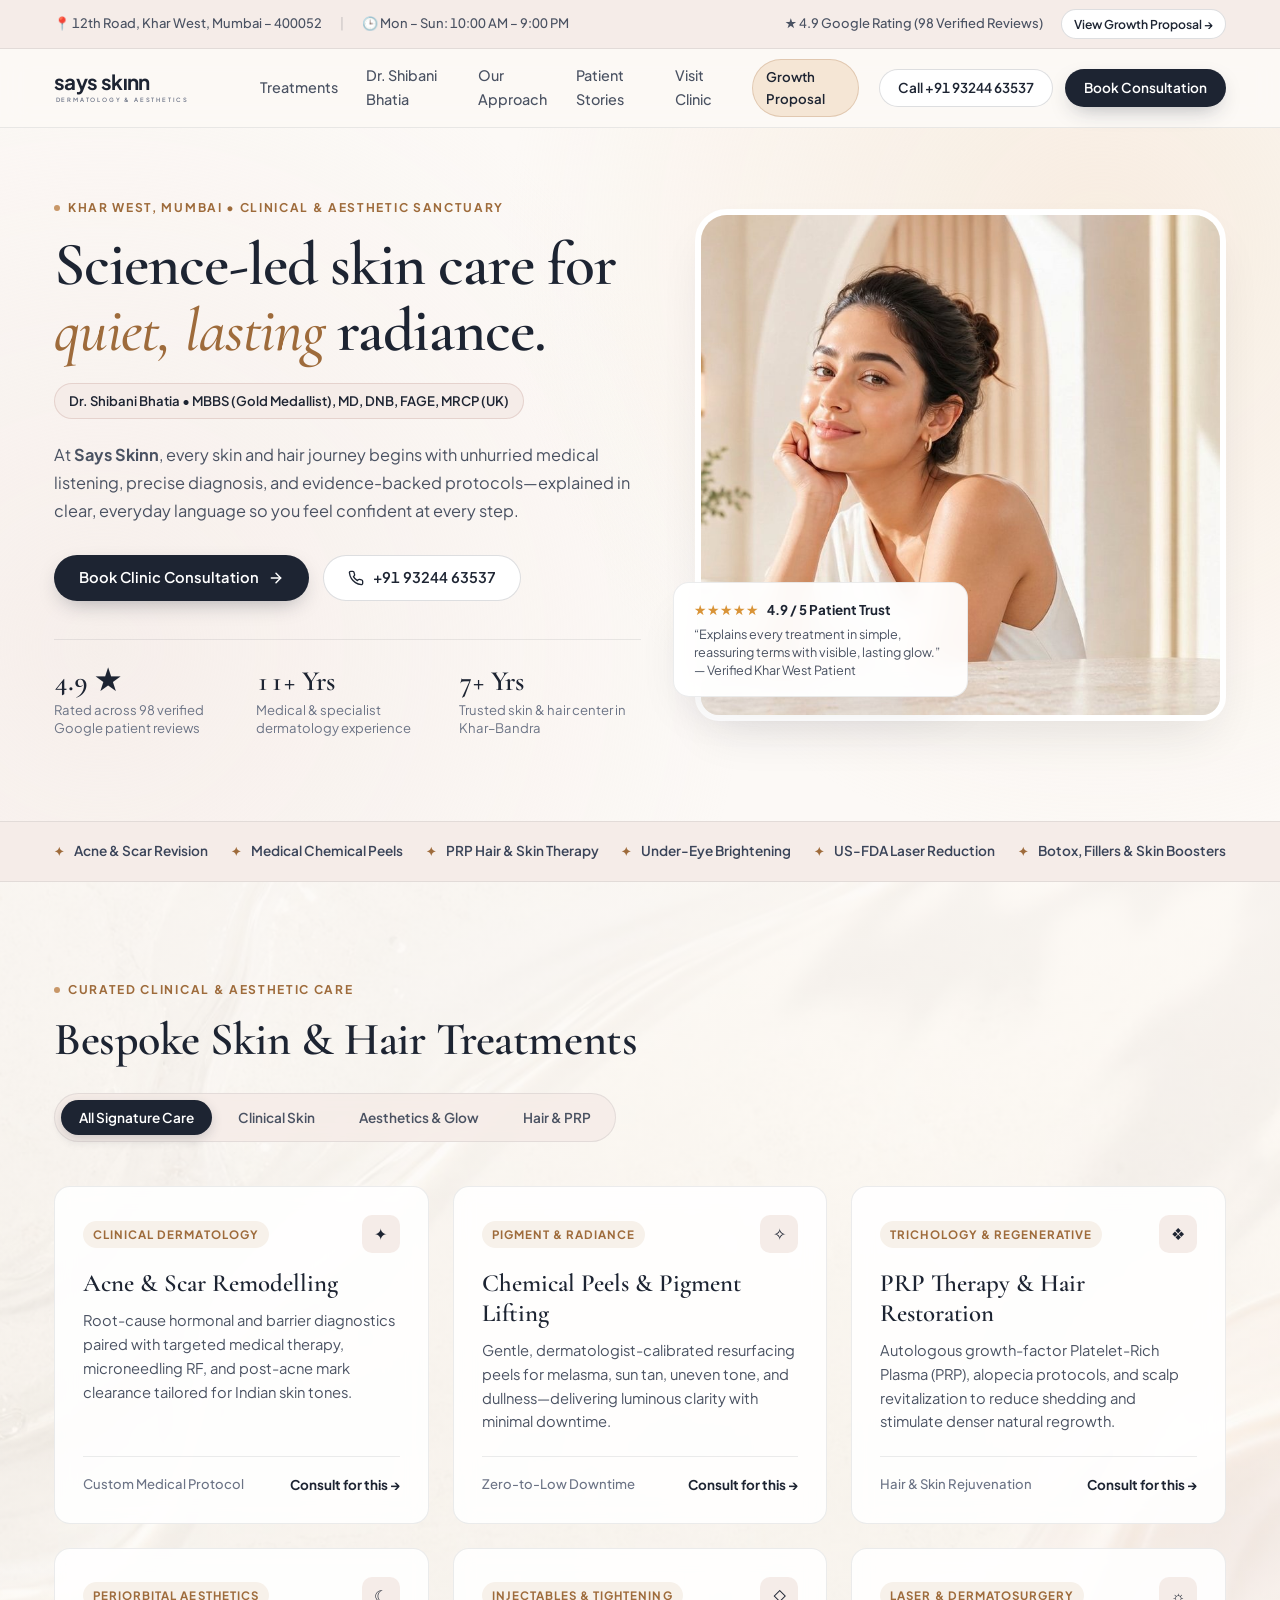
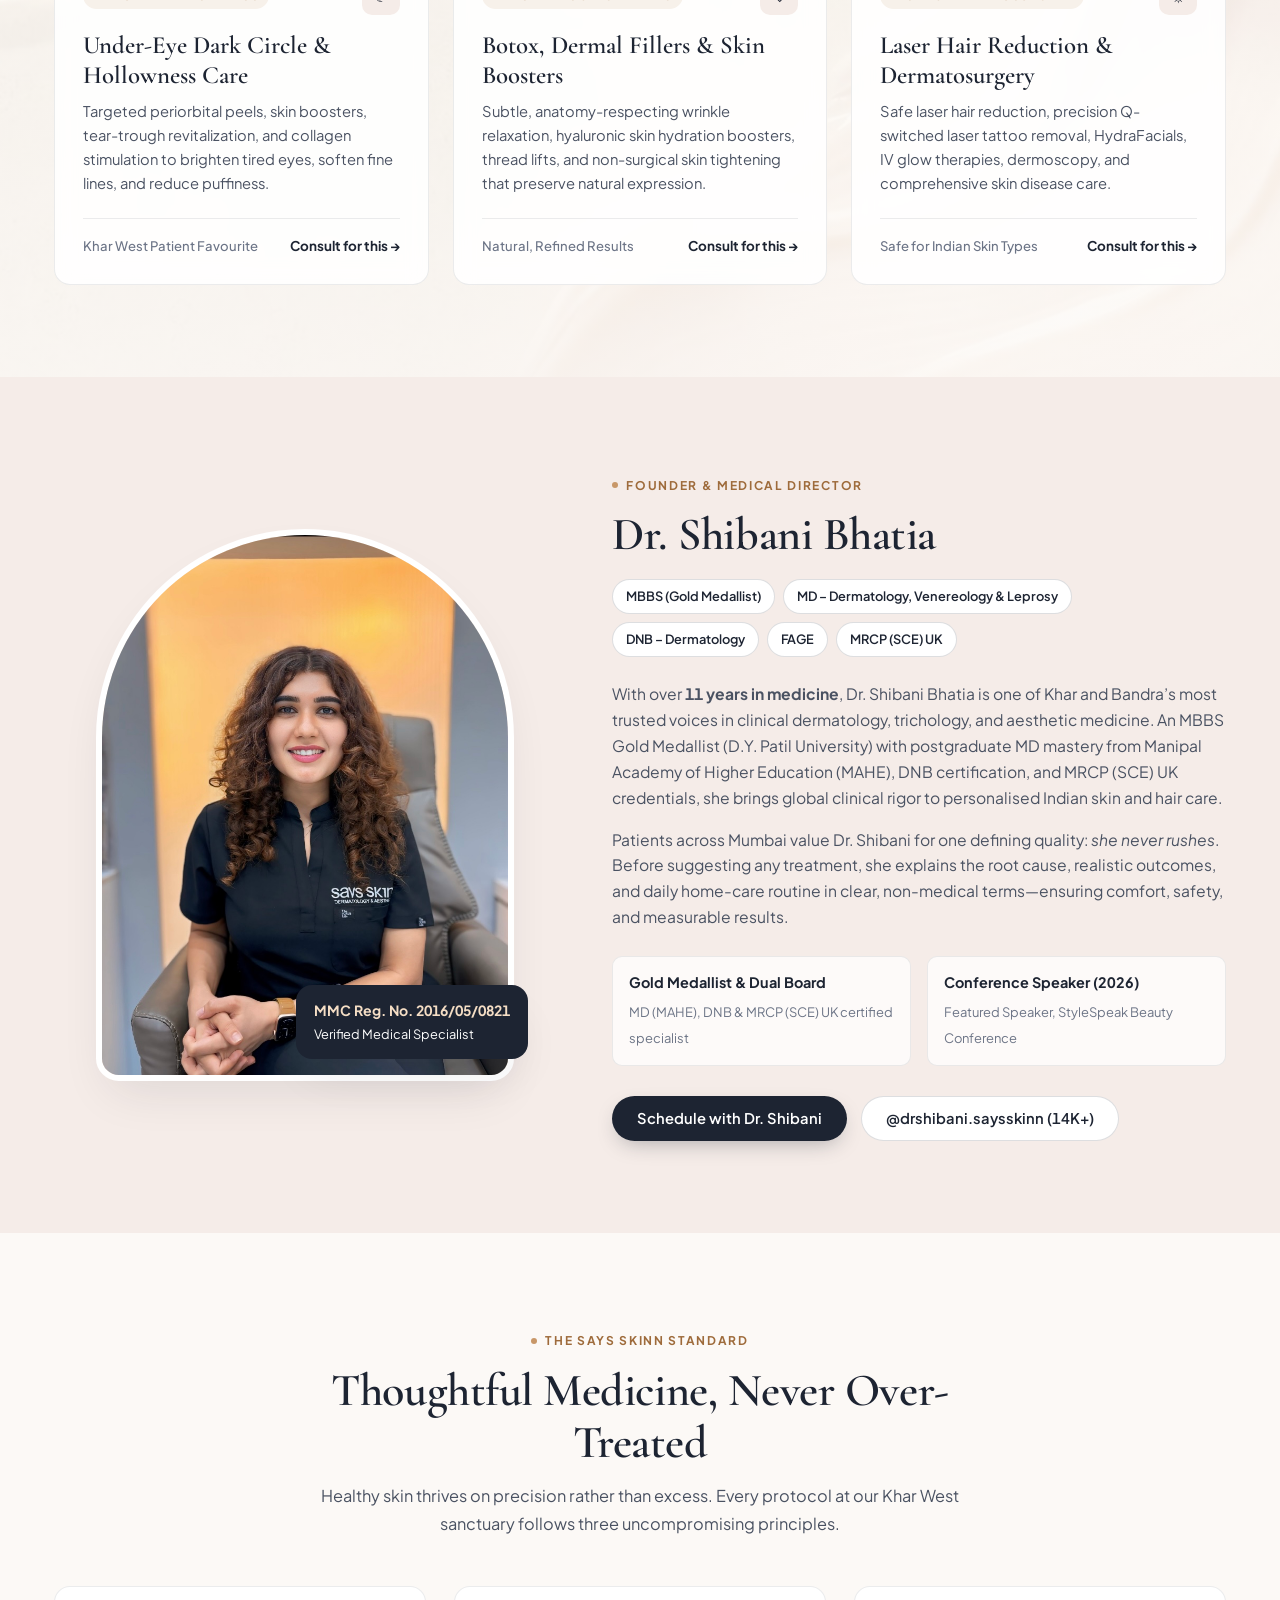
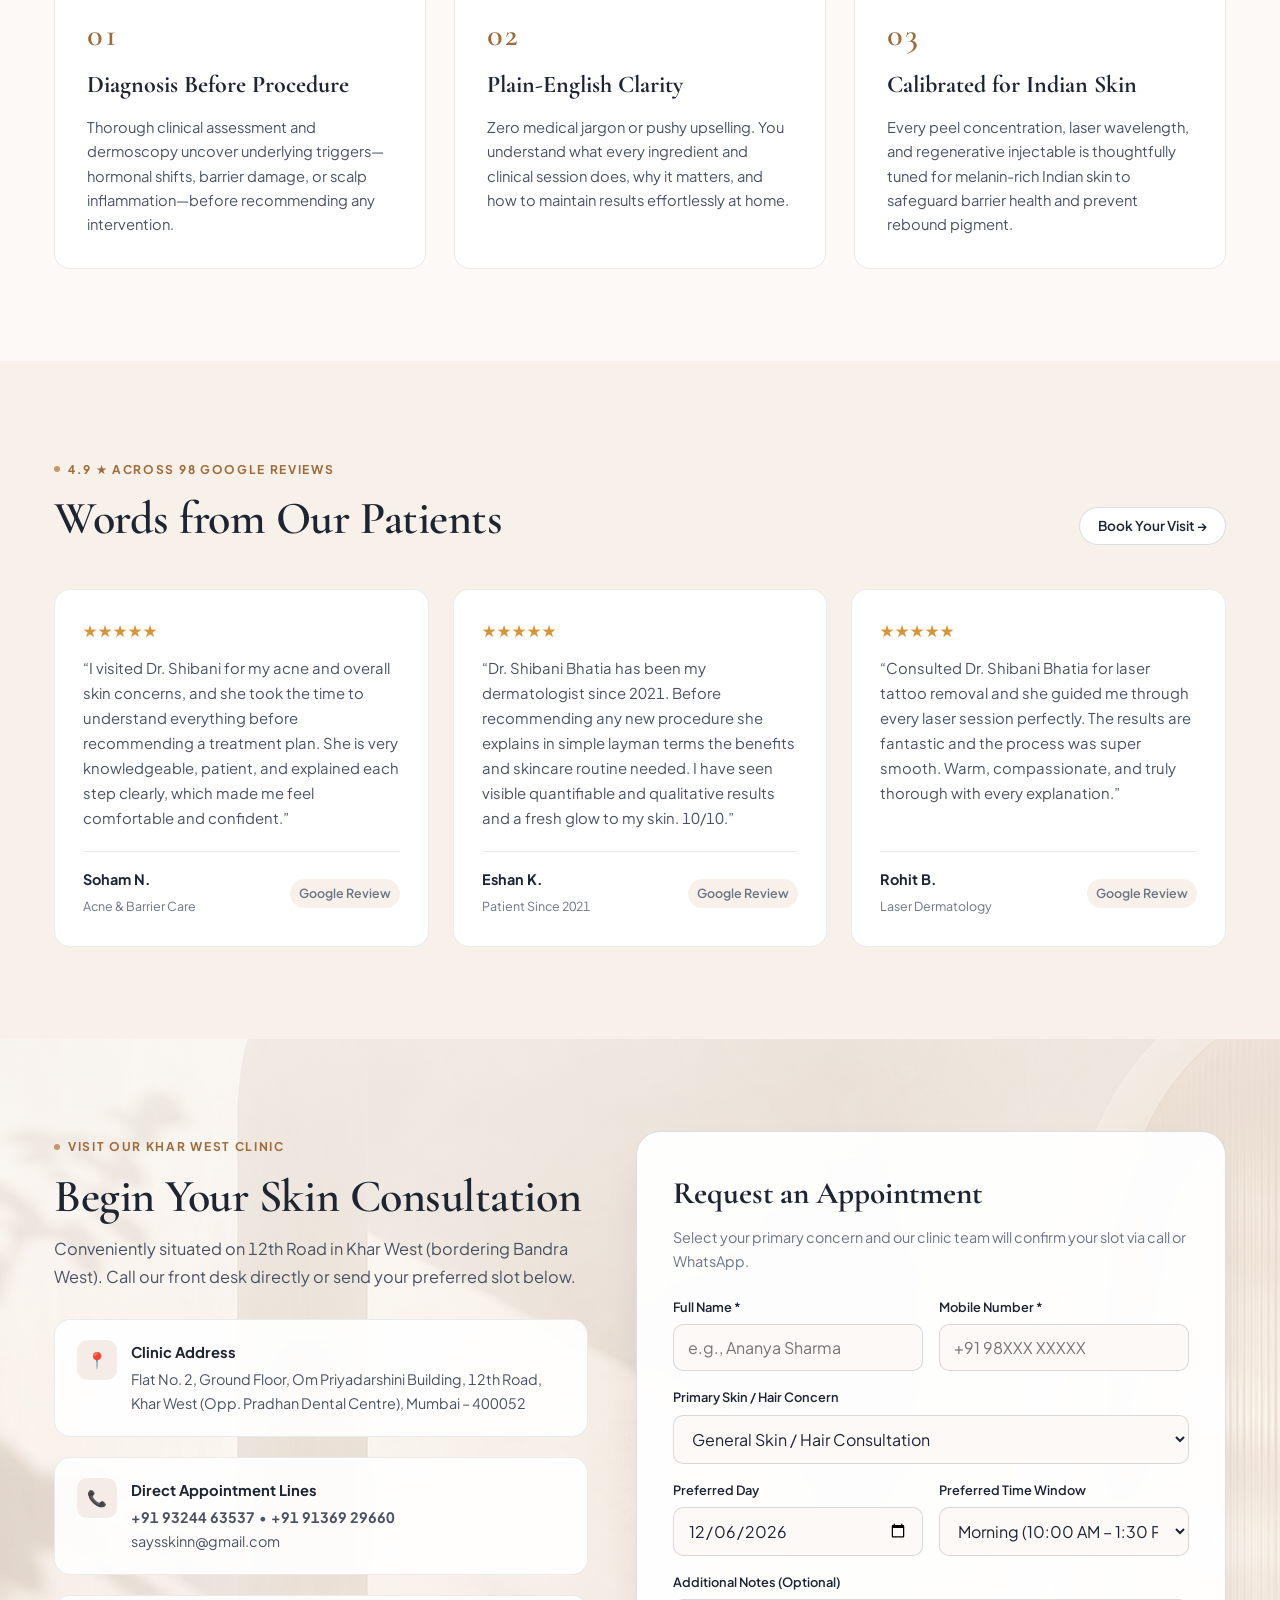
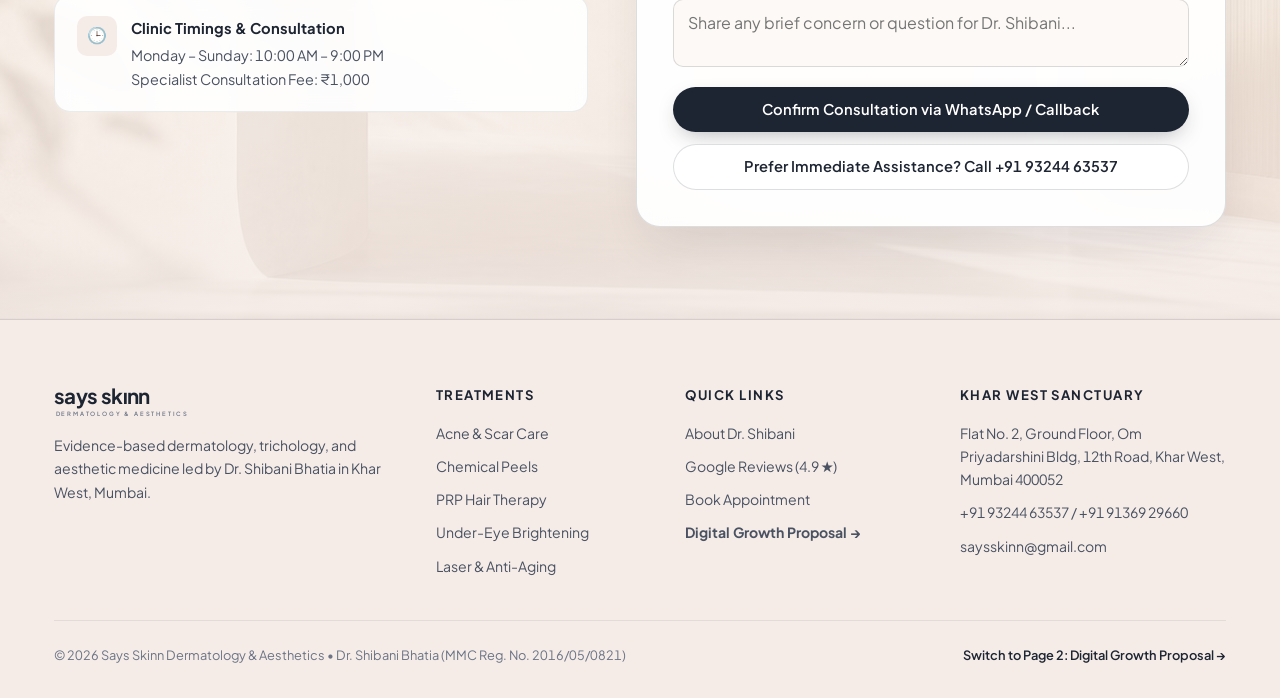
==== commit 751f680e: "Add minimal section background images for Treatments and Consultation sections Co-authored-by: arena" ====
--- a/index.html
+++ b/index.html
@@ -177,7 +177,7 @@
     </div>
 
     <!-- Treatments Showcase with Interactive Category Filter -->
-    <section class="section" id="treatments">
+    <section class="section section-bg-treatments" id="treatments">
       <div class="container">
         <div class="section-header">
           <div>
@@ -458,7 +458,7 @@
     </section>
 
     <!-- Consultation & Khar West Location Section -->
-    <section class="section" id="contact">
+    <section class="section section-bg-consultation" id="contact">
       <div class="container booking-grid">
         <div>
           <div class="eyebrow">
--- a/styles.css
+++ b/styles.css
@@ -569,6 +569,61 @@
 
 .section-blush {
   background-color: var(--bg-blush);
+}
+
+/* Minimal Bespoke Section Backgrounds */
+.section-bg-treatments {
+  position: relative;
+  background-image:
+    linear-gradient(
+      180deg,
+      rgba(252, 249, 246, 0.82) 0%,
+      rgba(252, 249, 246, 0.58) 50%,
+      rgba(252, 249, 246, 0.84) 100%
+    ),
+    url('./assets/bg-treatments.jpg');
+  background-size: cover;
+  background-position: center;
+  background-repeat: no-repeat;
+}
+
+.section-bg-treatments .filter-tabs {
+  background-color: rgba(245, 236, 232, 0.88);
+  backdrop-filter: blur(8px);
+  -webkit-backdrop-filter: blur(8px);
+}
+
+.section-bg-treatments .treatment-card {
+  background-color: rgba(255, 255, 255, 0.88);
+  backdrop-filter: blur(10px);
+  -webkit-backdrop-filter: blur(10px);
+}
+
+.section-bg-consultation {
+  position: relative;
+  background-image:
+    linear-gradient(
+      180deg,
+      rgba(252, 249, 246, 0.80) 0%,
+      rgba(252, 249, 246, 0.62) 50%,
+      rgba(245, 236, 232, 0.86) 100%
+    ),
+    url('./assets/bg-consultation.jpg');
+  background-size: cover;
+  background-position: center;
+  background-repeat: no-repeat;
+}
+
+.section-bg-consultation .clinic-detail-card {
+  background-color: rgba(255, 255, 255, 0.90);
+  backdrop-filter: blur(10px);
+  -webkit-backdrop-filter: blur(10px);
+}
+
+.section-bg-consultation .booking-form-card {
+  background-color: rgba(255, 255, 255, 0.94);
+  backdrop-filter: blur(14px);
+  -webkit-backdrop-filter: blur(14px);
 }
 
 .section-header {
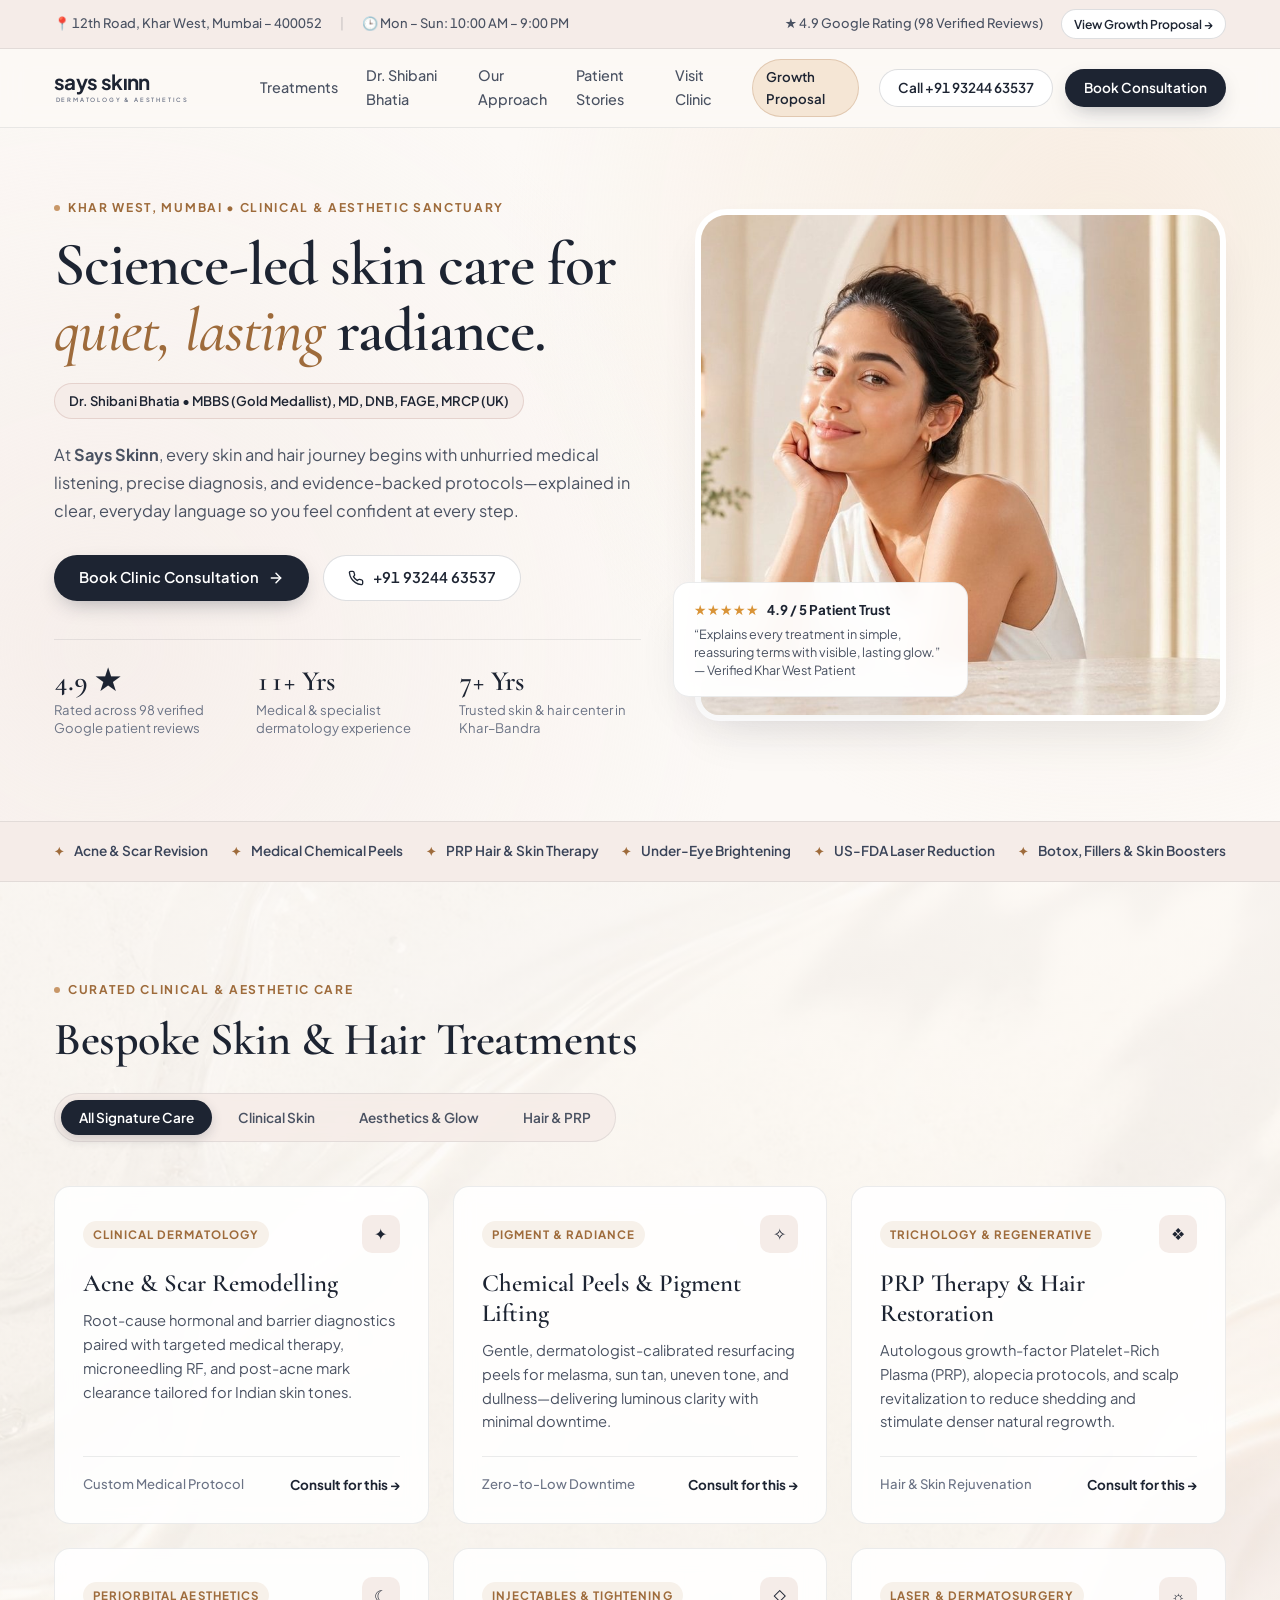
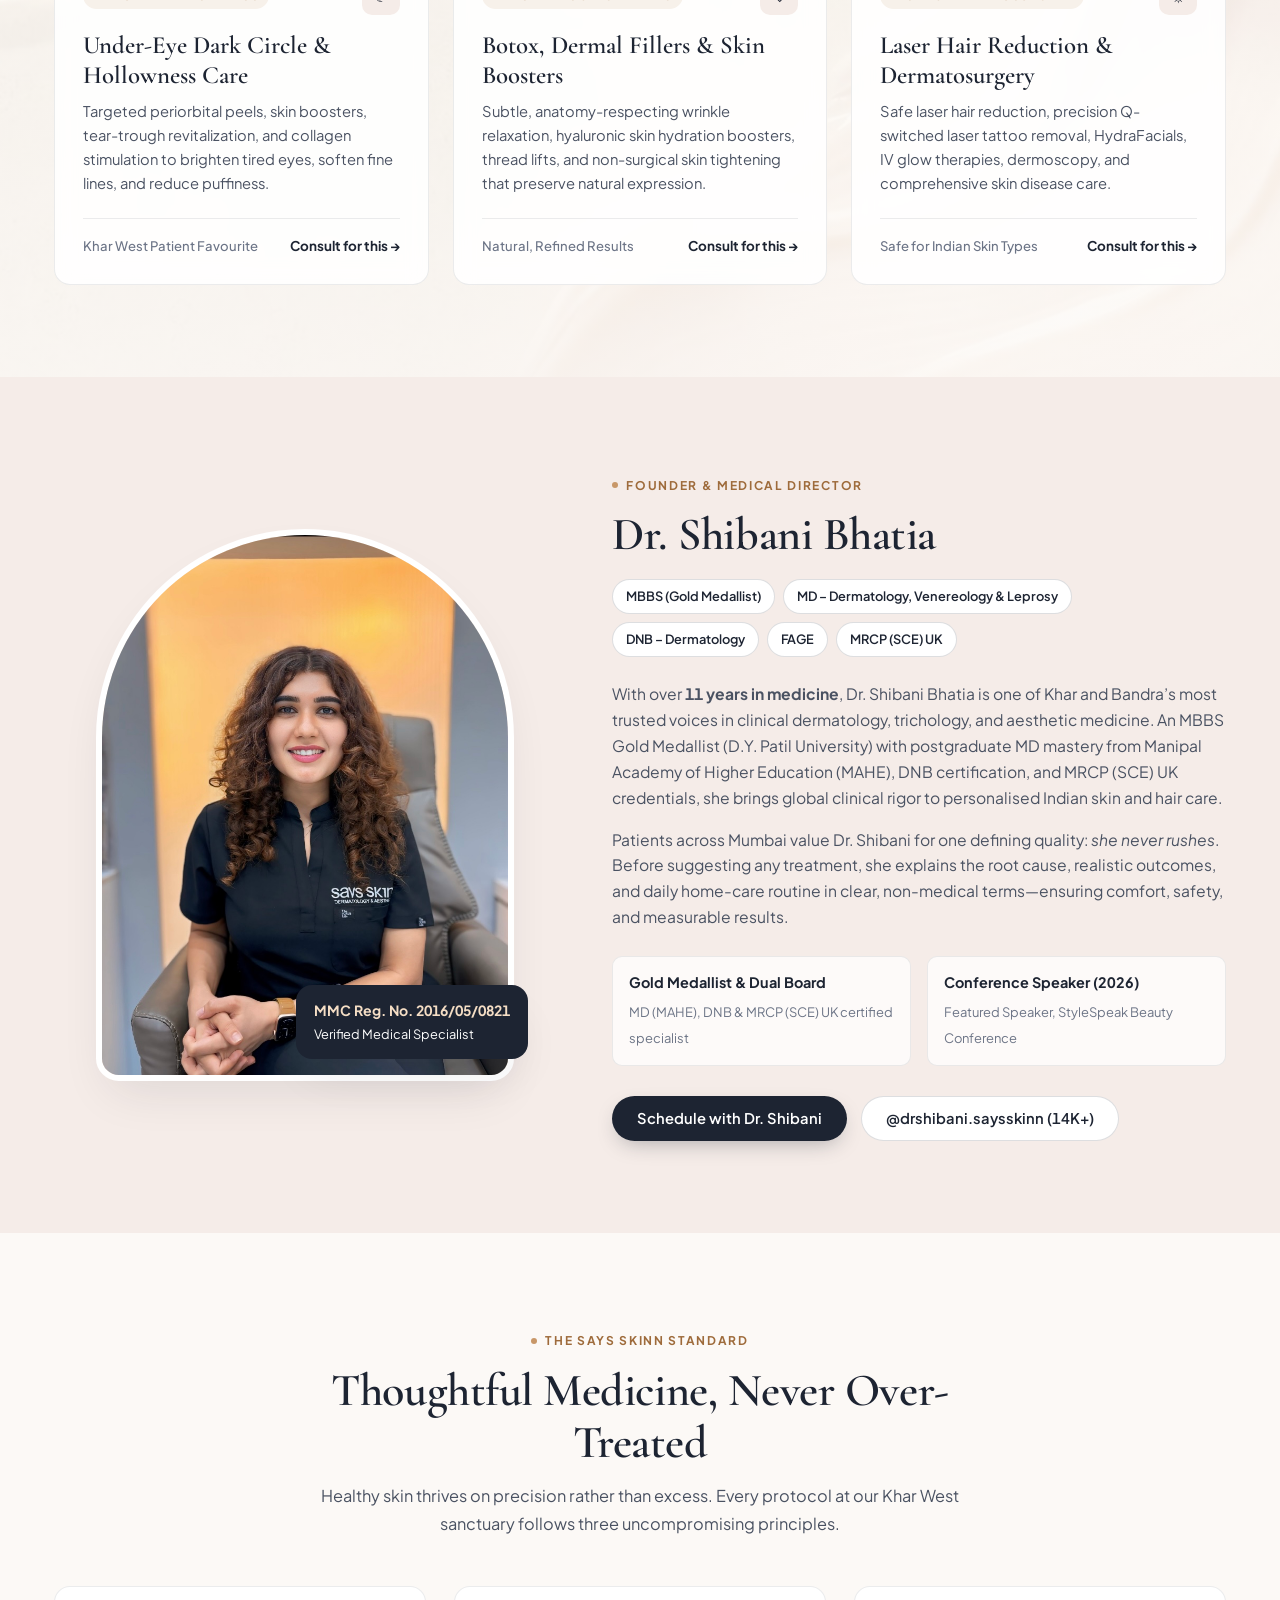
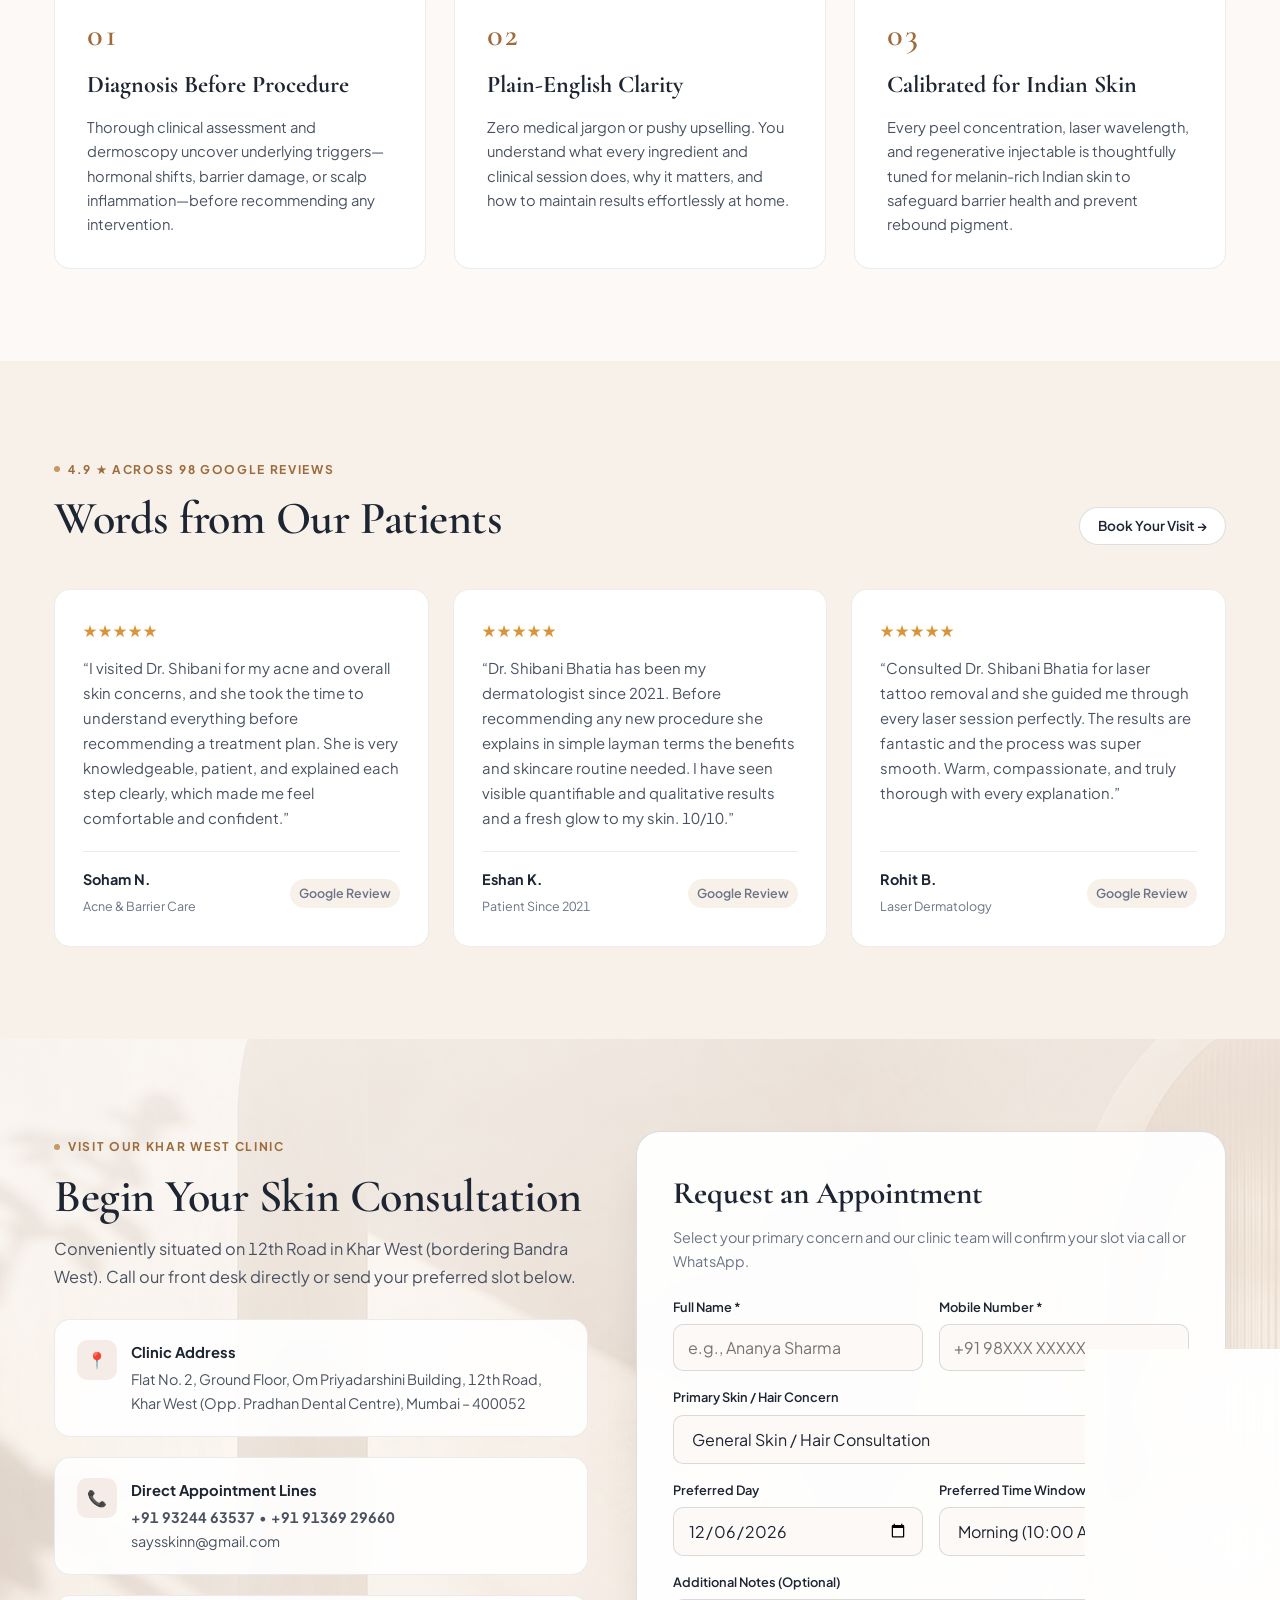
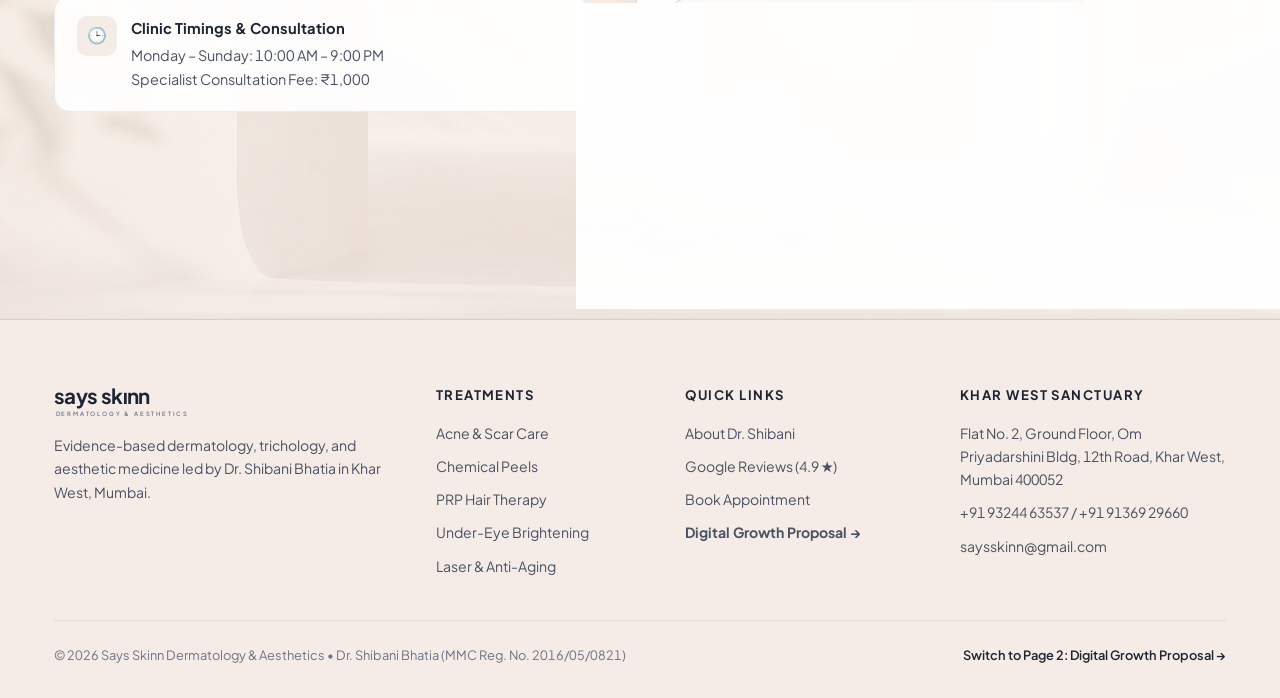
==== commit 979a7eef: "Refactor proposal into single-screen 3 pricing cards, add full SEO/OG metadata, favicons, and social" ====
--- a/index.html
+++ b/index.html
@@ -3,21 +3,70 @@
 <head>
   <meta charset="UTF-8" />
   <meta name="viewport" content="width=device-width, initial-scale=1.0" />
-  <title>Says Skinn — Dermatology, Trichology &amp; Aesthetics | Dr. Shibani Bhatia (Khar West, Mumbai)</title>
-  <meta name="description" content="Consult Dr. Shibani Bhatia (MBBS Gold Medallist, MD, DNB, FAGE, MRCP UK) at Says Skinn Dermatology &amp; Aesthetics, 12th Road, Khar West, Mumbai. Acne, Chemical Peels, PRP, Under-Eye Care, Laser &amp; Anti-Aging." />
+
+  <!-- Primary SEO Metadata -->
+  <title>Says Skinn — Dermatology &amp; Aesthetics | Dr. Shibani Bhatia (Khar West, Mumbai)</title>
+  <meta name="title" content="Says Skinn — Dermatology &amp; Aesthetics | Dr. Shibani Bhatia (Khar West, Mumbai)" />
+  <meta name="description" content="Consult Dr. Shibani Bhatia — MBBS (Gold Medallist), MD, DNB, FAGE, MRCP (UK) — at Says Skinn Dermatology, Trichology &amp; Aesthetics, 12th Road, Khar West, Mumbai. Specialist care for Acne, Chemical Peels, PRP Hair Therapy, Under-Eye Dark Circles, Laser &amp; Anti-Aging. Rated 4.9★ on Google." />
+  <meta name="keywords" content="Dr. Shibani Bhatia, Says Skinn, Dermatologist in Khar West, Skin Specialist Bandra, Dermatology Clinic Mumbai, Acne Treatment Khar, PRP Hair Treatment Mumbai, Chemical Peels Khar West, Under Eye Treatment Mumbai, Laser Hair Reduction Khar" />
+  <meta name="author" content="Dr. Shibani Bhatia — Says Skinn Dermatology &amp; Aesthetics" />
+  <meta name="robots" content="index, follow, max-image-preview:large, max-snippet:-1, max-video-preview:-1" />
+  <meta name="theme-color" content="#FCF9F6" />
+  <meta name="format-detection" content="telephone=yes" />
+  <meta name="geo.region" content="IN-MH" />
+  <meta name="geo.placename" content="Khar West, Mumbai" />
+  <link rel="canonical" href="https://shibani-proposal.vercel.app/" />
+
+  <!-- Favicons & App Manifest -->
+  <link rel="icon" type="image/svg+xml" href="./assets/favicon.svg" />
+  <link rel="icon" type="image/png" sizes="32x32" href="./assets/favicon-32x32.png" />
+  <link rel="shortcut icon" href="./favicon.ico" />
+  <link rel="apple-touch-icon" sizes="180x180" href="./assets/apple-touch-icon.png" />
+  <link rel="manifest" href="./site.webmanifest" />
+
+  <!-- Open Graph / WhatsApp / LinkedIn / Facebook -->
+  <meta property="og:type" content="website" />
+  <meta property="og:locale" content="en_IN" />
+  <meta property="og:site_name" content="Says Skinn — Dermatology &amp; Aesthetics" />
+  <meta property="og:url" content="https://shibani-proposal.vercel.app/" />
+  <meta property="og:title" content="Says Skinn | Dr. Shibani Bhatia — Dermatologist in Khar West, Mumbai" />
+  <meta property="og:description" content="Science-led dermatology, trichology &amp; aesthetic care by Dr. Shibani Bhatia (MBBS Gold Medallist, MD, DNB, FAGE, MRCP UK). 4.9★ across 98 verified Google reviews on 12th Road, Khar West." />
+  <meta property="og:image" content="https://shibani-proposal.vercel.app/assets/og-social-share.jpg" />
+  <meta property="og:image:secure_url" content="https://shibani-proposal.vercel.app/assets/og-social-share.jpg" />
+  <meta property="og:image:type" content="image/jpeg" />
+  <meta property="og:image:width" content="1729" />
+  <meta property="og:image:height" content="910" />
+  <meta property="og:image:alt" content="Says Skinn Dermatology &amp; Aesthetics — Dr. Shibani Bhatia, Khar West, Mumbai" />
+
+  <!-- Twitter / X Large Card -->
+  <meta name="twitter:card" content="summary_large_image" />
+  <meta name="twitter:title" content="Says Skinn | Dr. Shibani Bhatia — Dermatologist in Khar West, Mumbai" />
+  <meta name="twitter:description" content="Science-led dermatology, trichology &amp; aesthetic care by Dr. Shibani Bhatia (MBBS Gold Medallist, MD, DNB, FAGE, MRCP UK) in Khar West, Mumbai." />
+  <meta name="twitter:image" content="https://shibani-proposal.vercel.app/assets/og-social-share.jpg" />
+  <meta name="twitter:image:alt" content="Says Skinn Dermatology &amp; Aesthetics — Dr. Shibani Bhatia, Khar West, Mumbai" />
+
+  <!-- Fonts & Styles -->
   <link rel="preconnect" href="https://fonts.googleapis.com" />
   <link rel="preconnect" href="https://fonts.gstatic.com" crossorigin />
   <link href="https://fonts.googleapis.com/css2?family=Cormorant+Garamond:ital,wght@0,500;0,600;1,500;1,600&family=Plus+Jakarta+Sans:wght@400;500;600;700&display=swap" rel="stylesheet" />
   <link rel="stylesheet" href="./styles.css" />
+
   <!-- Structured Medical Clinic & Physician Schema for SEO + AISO (ChatGPT / AI Search) -->
   <script type="application/ld+json">
   {
     "@context": "https://schema.org",
     "@type": "MedicalClinic",
     "name": "Says Skinn — Dermatology & Aesthetics",
+    "url": "https://shibani-proposal.vercel.app/",
+    "image": "https://shibani-proposal.vercel.app/assets/og-social-share.jpg",
     "medicalSpecialty": "Dermatology",
     "telephone": "+91-93244-63537",
     "email": "saysskinn@gmail.com",
+    "priceRange": "₹1,000",
+    "openingHours": "Mo-Su 10:00-21:00",
+    "sameAs": [
+      "https://www.instagram.com/drshibani.saysskinn/"
+    ],
     "address": {
       "@type": "PostalAddress",
       "streetAddress": "Flat No. 2, Ground Floor, Om Priyadarshini Building, 12th Road, Khar West",
--- a/styles.css
+++ b/styles.css
@@ -1755,6 +1755,244 @@
 }
 
 /* ==========================================================================
+   Single-Screen 3-Card Pricing Proposal Layout (proposal.html)
+   ========================================================================== */
+
+body.proposal-single-screen {
+  min-height: 100vh;
+  min-height: 100dvh;
+  display: flex;
+  flex-direction: column;
+  justify-content: space-between;
+  background:
+    radial-gradient(circle at 86% 12%, rgba(245, 230, 213, 0.72) 0%, rgba(252, 249, 246, 0) 46%),
+    radial-gradient(circle at 12% 88%, rgba(245, 236, 232, 0.85) 0%, rgba(252, 249, 246, 0) 48%),
+    var(--bg-canvas);
+}
+
+.proposal-topbar {
+  border-bottom: 1px solid var(--border-subtle);
+  background-color: rgba(252, 249, 246, 0.85);
+  backdrop-filter: blur(12px);
+  -webkit-backdrop-filter: blur(12px);
+}
+
+.proposal-topbar-inner {
+  height: 64px;
+  display: flex;
+  align-items: center;
+  justify-content: space-between;
+  gap: 16px;
+}
+
+.proposal-topbar .brand-logo svg {
+  height: 32px;
+}
+
+.proposal-topbar-actions {
+  display: flex;
+  align-items: center;
+  gap: 10px;
+}
+
+.proposal-stage {
+  flex: 1;
+  display: flex;
+  align-items: center;
+  padding: 20px 0;
+}
+
+.proposal-heading-compact {
+  text-align: center;
+  margin-bottom: 24px;
+}
+
+.proposal-main-title {
+  font-family: var(--font-display);
+  font-weight: 600;
+  font-size: clamp(1.95rem, 3vw, 2.65rem);
+  line-height: 1.1;
+  color: var(--brand-navy);
+  letter-spacing: -0.01em;
+}
+
+.pricing-cards-grid {
+  display: grid;
+  grid-template-columns: repeat(3, minmax(0, 1fr));
+  gap: 22px;
+  align-items: stretch;
+}
+
+.pricing-card {
+  position: relative;
+  background-color: rgba(255, 255, 255, 0.94);
+  border: 1px solid var(--border-medium);
+  border-radius: 20px;
+  padding: 28px 26px;
+  display: flex;
+  flex-direction: column;
+  box-shadow: var(--shadow-soft);
+  transition: transform 0.22s ease, box-shadow 0.22s ease, border-color 0.22s ease;
+}
+
+.pricing-card:hover {
+  transform: translateY(-3px);
+  box-shadow: var(--shadow-elevated);
+}
+
+.pricing-card-featured {
+  border: 1.5px solid var(--brand-navy);
+  background: linear-gradient(180deg, #FFFFFF 0%, #FDF9F5 100%);
+  box-shadow: var(--shadow-elevated);
+}
+
+.pricing-featured-ribbon {
+  position: absolute;
+  top: 14px;
+  right: 16px;
+  background-color: var(--brand-gold-tint);
+  color: var(--brand-navy);
+  border: 1px solid rgba(158, 107, 59, 0.28);
+  font-size: 0.69rem;
+  font-weight: 700;
+  letter-spacing: 0.05em;
+  text-transform: uppercase;
+  padding: 4px 10px;
+  border-radius: 999px;
+}
+
+.pricing-card-head {
+  padding-bottom: 20px;
+  margin-bottom: 20px;
+  border-bottom: 1px solid var(--border-subtle);
+}
+
+.pricing-tier-label {
+  display: block;
+  font-size: 0.71rem;
+  font-weight: 700;
+  letter-spacing: 0.12em;
+  text-transform: uppercase;
+  color: var(--brand-gold);
+  margin-bottom: 6px;
+}
+
+.pricing-card-title {
+  font-family: var(--font-display);
+  font-size: 1.75rem;
+  font-weight: 600;
+  color: var(--brand-navy);
+  line-height: 1.15;
+  margin-bottom: 12px;
+}
+
+.pricing-price-row {
+  display: flex;
+  align-items: baseline;
+  gap: 6px;
+  margin-bottom: 10px;
+}
+
+.pricing-value {
+  font-family: var(--font-display);
+  font-size: 2.35rem;
+  font-weight: 600;
+  color: var(--brand-navy);
+  line-height: 1;
+}
+
+.pricing-period {
+  font-size: 0.88rem;
+  font-weight: 600;
+  color: var(--text-muted);
+}
+
+.pricing-term-pill {
+  display: inline-block;
+  font-size: 0.76rem;
+  font-weight: 600;
+  color: var(--brand-navy-muted);
+  background-color: var(--bg-blush);
+  padding: 5px 11px;
+  border-radius: 999px;
+}
+
+.pricing-pointer-list {
+  list-style: none;
+  display: flex;
+  flex-direction: column;
+  gap: 12px;
+  margin: 0;
+  padding: 0;
+}
+
+.pricing-pointer-list li {
+  display: flex;
+  align-items: flex-start;
+  gap: 10px;
+  font-size: 0.89rem;
+  font-weight: 500;
+  color: var(--text-primary);
+  line-height: 1.42;
+}
+
+.pricing-pointer-list li strong {
+  color: var(--brand-sage);
+  font-weight: 700;
+}
+
+.ptr-check {
+  width: 20px;
+  height: 20px;
+  border-radius: 50%;
+  background-color: var(--brand-gold-tint);
+  color: var(--brand-navy);
+  font-size: 0.72rem;
+  font-weight: 700;
+  display: inline-flex;
+  align-items: center;
+  justify-content: center;
+  flex-shrink: 0;
+  margin-top: 1px;
+}
+
+.proposal-micro-footer {
+  border-top: 1px solid var(--border-subtle);
+  padding: 11px 0;
+  font-size: 0.78rem;
+  color: var(--text-muted);
+}
+
+.proposal-micro-inner {
+  display: flex;
+  align-items: center;
+  justify-content: space-between;
+  gap: 12px;
+  flex-wrap: wrap;
+}
+
+.proposal-micro-inner a {
+  font-weight: 600;
+  color: var(--brand-navy);
+}
+
+@media (max-width: 1024px) {
+  body.proposal-single-screen {
+    min-height: auto;
+  }
+
+  .proposal-stage {
+    padding: 36px 0;
+  }
+
+  .pricing-cards-grid {
+    grid-template-columns: 1fr;
+    max-width: 540px;
+    margin: 0 auto;
+  }
+}
+
+/* ==========================================================================
    Print Stylesheet (Clean PDF Export for Proposal Page)
    ========================================================================== */
 
@@ -1766,17 +2004,20 @@
     display: none !important;
   }
 
-  body {
-    background: #FFFFFF;
+  body,
+  body.proposal-single-screen {
+    background: #FFFFFF !important;
     color: #1D2432;
     font-size: 11pt;
-  }
-
-  .proposal-hero,
-  .section {
-    padding: 24px 0 !important;
-  }
-
+    min-height: auto !important;
+  }
+
+  .pricing-cards-grid {
+    grid-template-columns: repeat(3, minmax(0, 1fr)) !important;
+    gap: 14px !important;
+  }
+
+  .pricing-card,
   .package-card,
   .audit-banner,
   .summary-table-wrap {
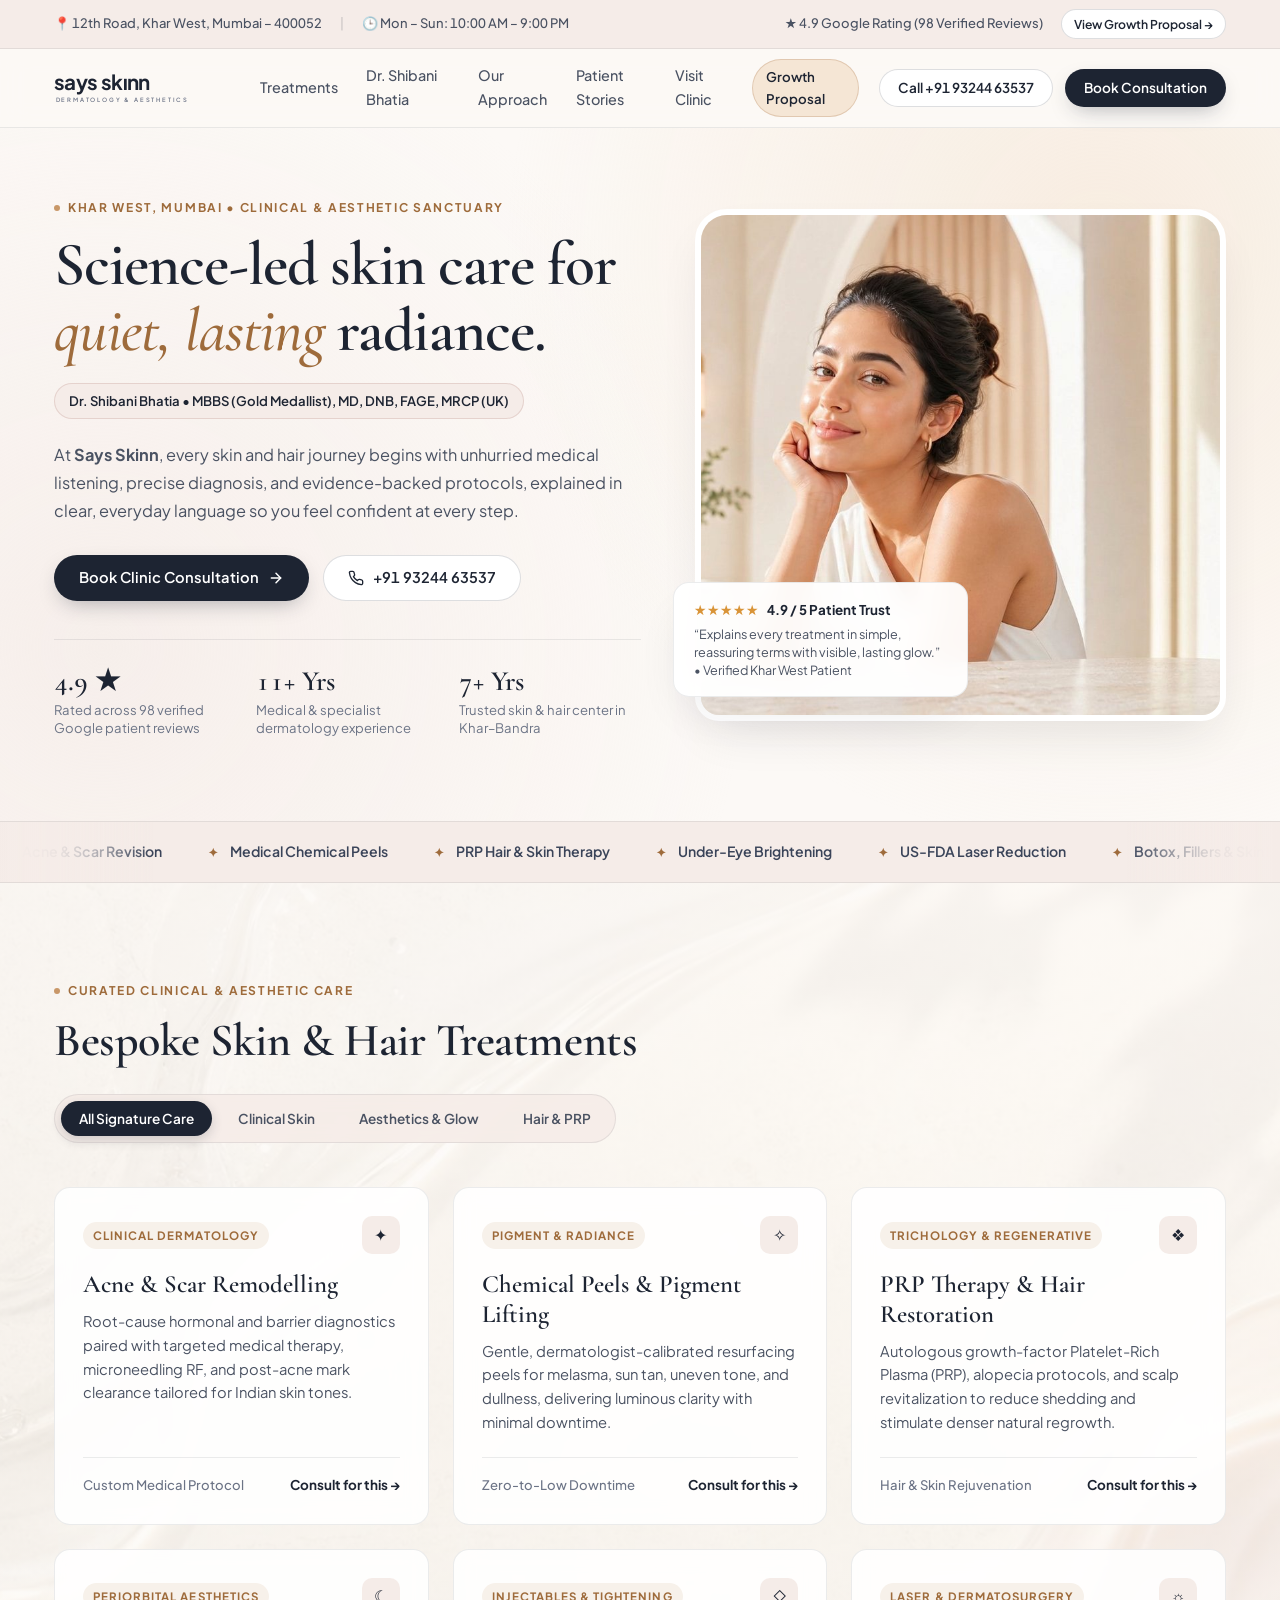
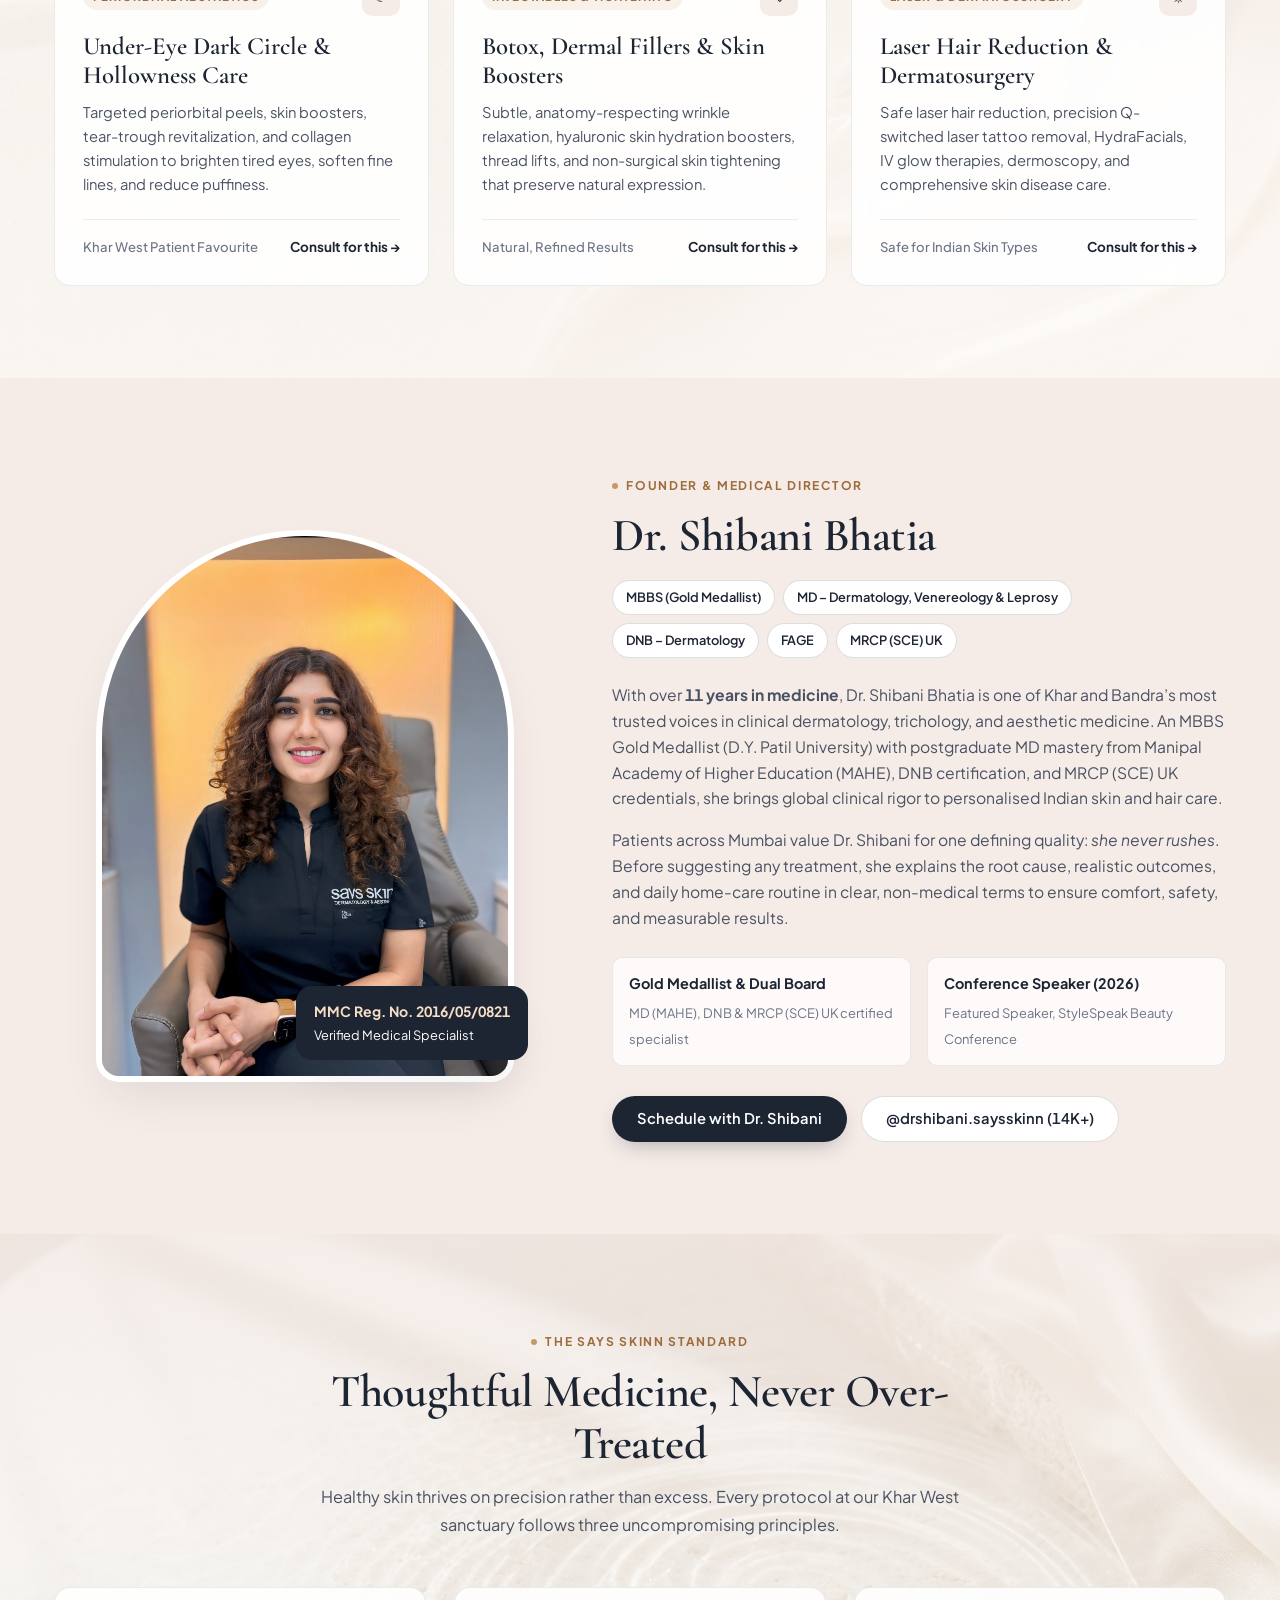
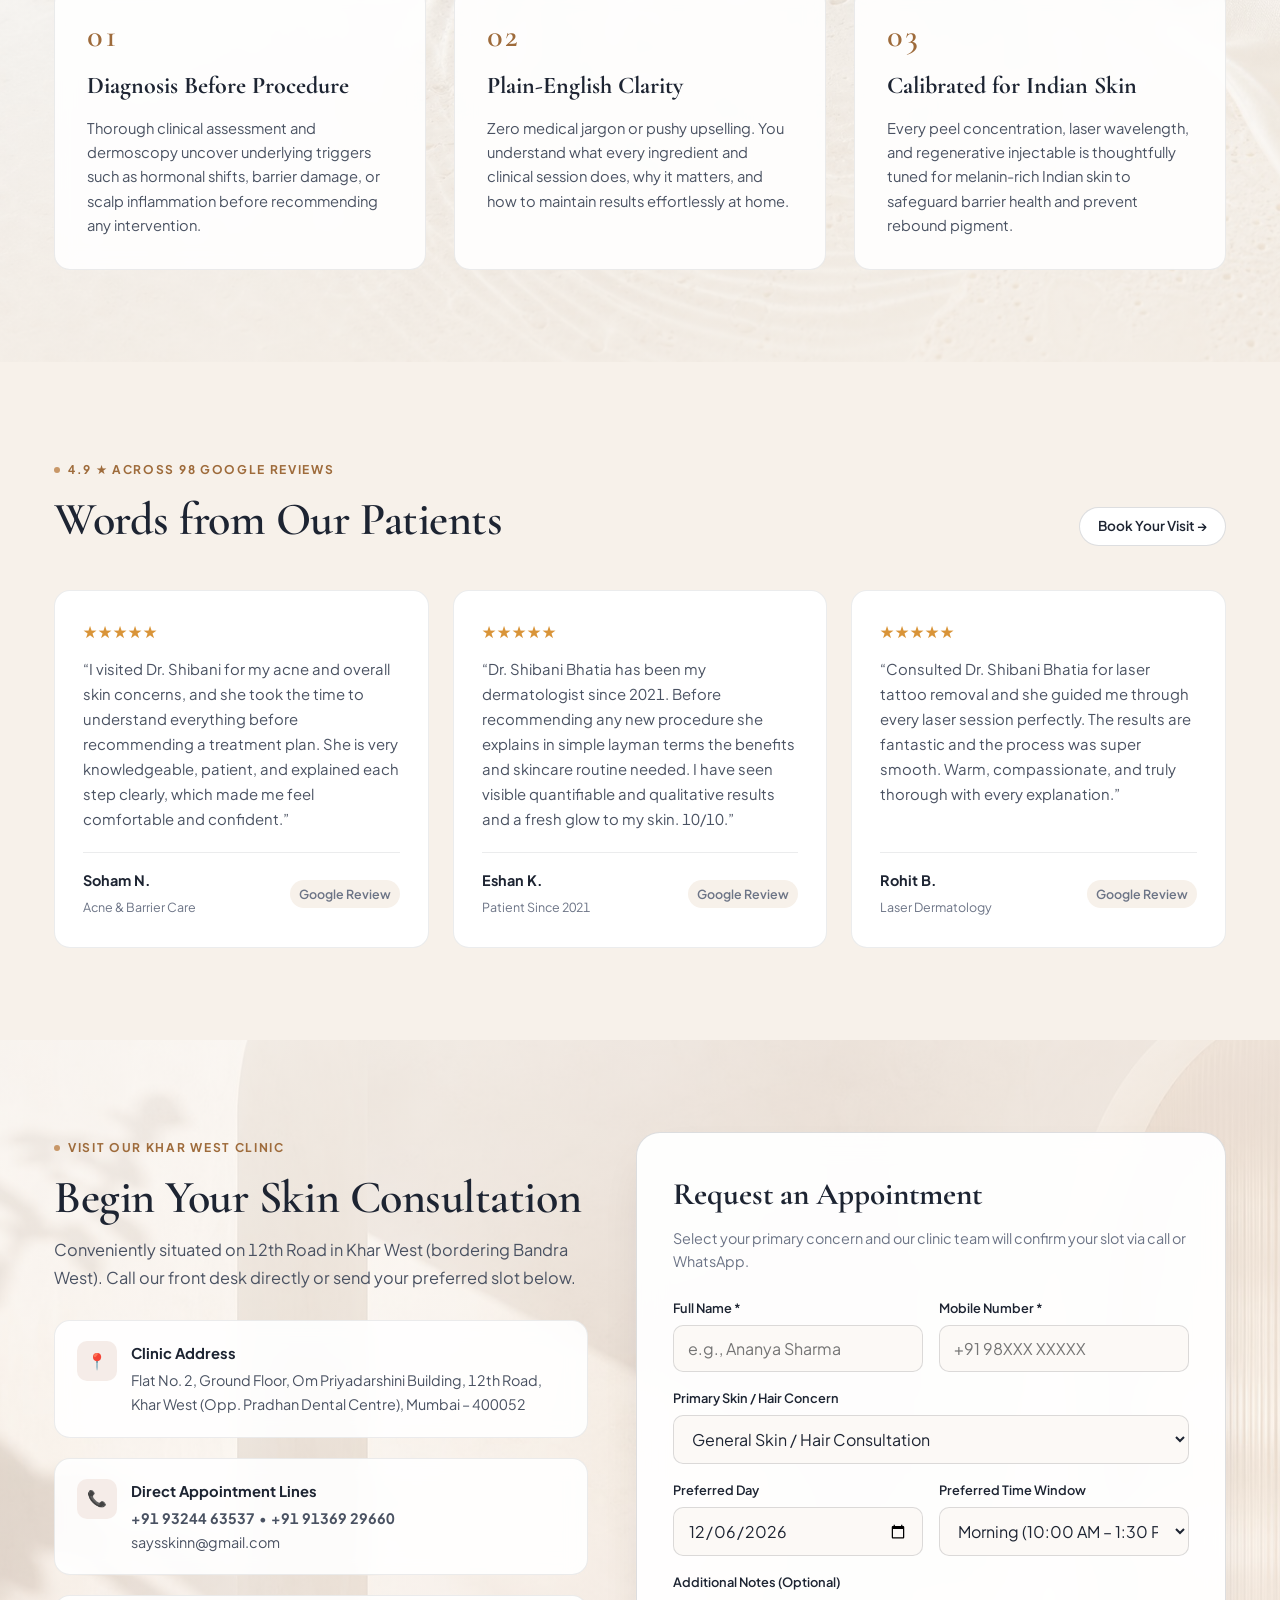
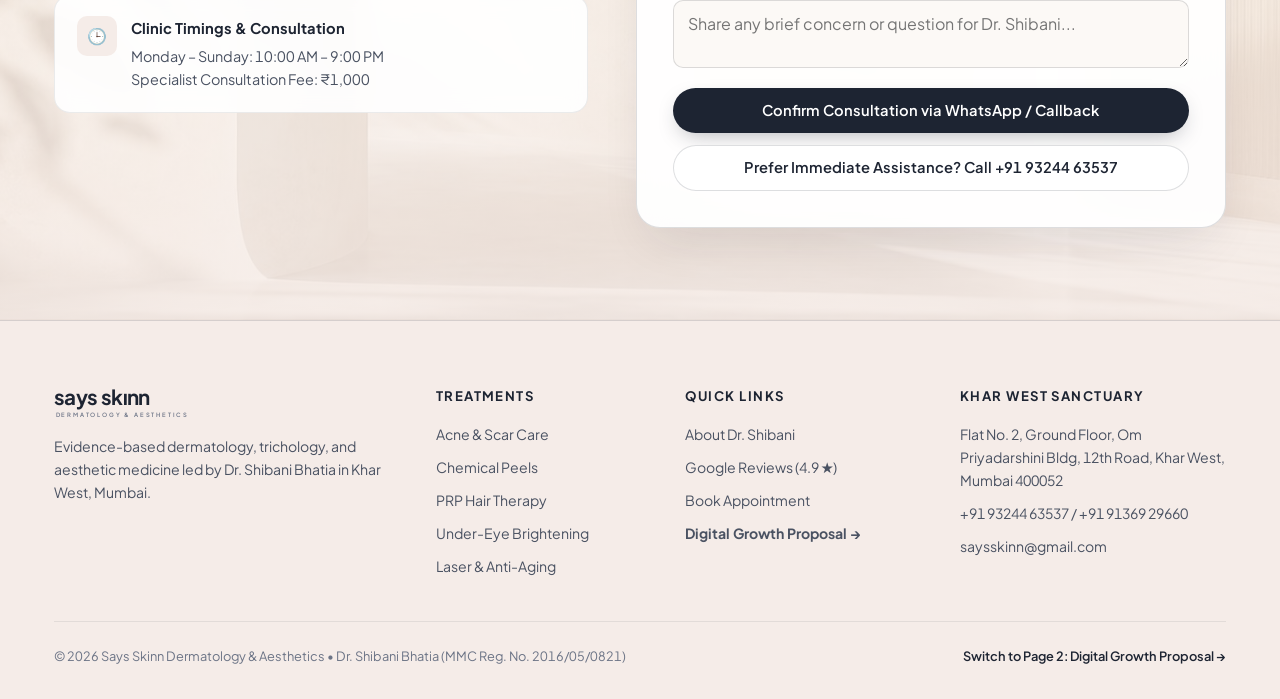
==== commit ed73ed74: "Add philosophy section background, smooth marquee with side fades, and remove all em dashes Co-autho" ====
--- a/index.html
+++ b/index.html
@@ -5,11 +5,11 @@
   <meta name="viewport" content="width=device-width, initial-scale=1.0" />
 
   <!-- Primary SEO Metadata -->
-  <title>Says Skinn — Dermatology &amp; Aesthetics | Dr. Shibani Bhatia (Khar West, Mumbai)</title>
-  <meta name="title" content="Says Skinn — Dermatology &amp; Aesthetics | Dr. Shibani Bhatia (Khar West, Mumbai)" />
-  <meta name="description" content="Consult Dr. Shibani Bhatia — MBBS (Gold Medallist), MD, DNB, FAGE, MRCP (UK) — at Says Skinn Dermatology, Trichology &amp; Aesthetics, 12th Road, Khar West, Mumbai. Specialist care for Acne, Chemical Peels, PRP Hair Therapy, Under-Eye Dark Circles, Laser &amp; Anti-Aging. Rated 4.9★ on Google." />
+  <title>Says Skinn | Dermatology &amp; Aesthetics • Dr. Shibani Bhatia (Khar West, Mumbai)</title>
+  <meta name="title" content="Says Skinn | Dermatology &amp; Aesthetics • Dr. Shibani Bhatia (Khar West, Mumbai)" />
+  <meta name="description" content="Consult Dr. Shibani Bhatia (MBBS Gold Medallist, MD, DNB, FAGE, MRCP UK) at Says Skinn Dermatology, Trichology &amp; Aesthetics, 12th Road, Khar West, Mumbai. Specialist care for Acne, Chemical Peels, PRP Hair Therapy, Under-Eye Dark Circles, Laser &amp; Anti-Aging. Rated 4.9★ on Google." />
   <meta name="keywords" content="Dr. Shibani Bhatia, Says Skinn, Dermatologist in Khar West, Skin Specialist Bandra, Dermatology Clinic Mumbai, Acne Treatment Khar, PRP Hair Treatment Mumbai, Chemical Peels Khar West, Under Eye Treatment Mumbai, Laser Hair Reduction Khar" />
-  <meta name="author" content="Dr. Shibani Bhatia — Says Skinn Dermatology &amp; Aesthetics" />
+  <meta name="author" content="Dr. Shibani Bhatia, Says Skinn Dermatology &amp; Aesthetics" />
   <meta name="robots" content="index, follow, max-image-preview:large, max-snippet:-1, max-video-preview:-1" />
   <meta name="theme-color" content="#FCF9F6" />
   <meta name="format-detection" content="telephone=yes" />
@@ -27,23 +27,23 @@
   <!-- Open Graph / WhatsApp / LinkedIn / Facebook -->
   <meta property="og:type" content="website" />
   <meta property="og:locale" content="en_IN" />
-  <meta property="og:site_name" content="Says Skinn — Dermatology &amp; Aesthetics" />
+  <meta property="og:site_name" content="Says Skinn Dermatology &amp; Aesthetics" />
   <meta property="og:url" content="https://shibani-proposal.vercel.app/" />
-  <meta property="og:title" content="Says Skinn | Dr. Shibani Bhatia — Dermatologist in Khar West, Mumbai" />
+  <meta property="og:title" content="Says Skinn | Dr. Shibani Bhatia, Dermatologist in Khar West, Mumbai" />
   <meta property="og:description" content="Science-led dermatology, trichology &amp; aesthetic care by Dr. Shibani Bhatia (MBBS Gold Medallist, MD, DNB, FAGE, MRCP UK). 4.9★ across 98 verified Google reviews on 12th Road, Khar West." />
   <meta property="og:image" content="https://shibani-proposal.vercel.app/assets/og-social-share.jpg" />
   <meta property="og:image:secure_url" content="https://shibani-proposal.vercel.app/assets/og-social-share.jpg" />
   <meta property="og:image:type" content="image/jpeg" />
   <meta property="og:image:width" content="1729" />
   <meta property="og:image:height" content="910" />
-  <meta property="og:image:alt" content="Says Skinn Dermatology &amp; Aesthetics — Dr. Shibani Bhatia, Khar West, Mumbai" />
+  <meta property="og:image:alt" content="Says Skinn Dermatology &amp; Aesthetics | Dr. Shibani Bhatia, Khar West, Mumbai" />
 
   <!-- Twitter / X Large Card -->
   <meta name="twitter:card" content="summary_large_image" />
-  <meta name="twitter:title" content="Says Skinn | Dr. Shibani Bhatia — Dermatologist in Khar West, Mumbai" />
+  <meta name="twitter:title" content="Says Skinn | Dr. Shibani Bhatia, Dermatologist in Khar West, Mumbai" />
   <meta name="twitter:description" content="Science-led dermatology, trichology &amp; aesthetic care by Dr. Shibani Bhatia (MBBS Gold Medallist, MD, DNB, FAGE, MRCP UK) in Khar West, Mumbai." />
   <meta name="twitter:image" content="https://shibani-proposal.vercel.app/assets/og-social-share.jpg" />
-  <meta name="twitter:image:alt" content="Says Skinn Dermatology &amp; Aesthetics — Dr. Shibani Bhatia, Khar West, Mumbai" />
+  <meta name="twitter:image:alt" content="Says Skinn Dermatology &amp; Aesthetics | Dr. Shibani Bhatia, Khar West, Mumbai" />
 
   <!-- Fonts & Styles -->
   <link rel="preconnect" href="https://fonts.googleapis.com" />
@@ -56,7 +56,7 @@
   {
     "@context": "https://schema.org",
     "@type": "MedicalClinic",
-    "name": "Says Skinn — Dermatology & Aesthetics",
+    "name": "Says Skinn Dermatology & Aesthetics",
     "url": "https://shibani-proposal.vercel.app/",
     "image": "https://shibani-proposal.vercel.app/assets/og-social-share.jpg",
     "medicalSpecialty": "Dermatology",
@@ -83,8 +83,8 @@
     "founder": {
       "@type": "Physician",
       "name": "Dr. Shibani Bhatia",
-      "jobTitle": "Founder & Medical Director — Dermatologist, Trichologist & Cosmetologist",
-      "description": "MBBS (Gold Medallist), MD Dermatology, DNB, FAGE, MRCP (SCE) UK — 11+ years of experience."
+      "jobTitle": "Founder & Medical Director, Dermatologist, Trichologist & Cosmetologist",
+      "description": "MBBS (Gold Medallist), MD Dermatology, DNB, FAGE, MRCP (SCE) UK with 11+ years of experience."
     }
   }
   </script>
@@ -111,7 +111,7 @@
   <!-- Sticky Light Header -->
   <header class="site-header">
     <div class="container header-inner">
-      <a href="./index.html" class="brand-logo" aria-label="Says Skinn — Dermatology & Aesthetics">
+      <a href="./index.html" class="brand-logo" aria-label="Says Skinn Dermatology & Aesthetics">
         <!-- Custom Brand Wordmark inspired by Official Clinic Typography -->
         <svg viewBox="0 0 248 48" fill="none" xmlns="http://www.w3.org/2000/svg" role="img" aria-label="says skinn dermatology and aesthetics">
           <text x="0" y="27" fill="#1D2432" font-family="'Plus Jakarta Sans', sans-serif" font-size="27.5" font-weight="700" letter-spacing="-0.03em">says skınn</text>
@@ -161,7 +161,7 @@
           </div>
 
           <p class="lead-copy">
-            At <strong>Says Skinn</strong>, every skin and hair journey begins with unhurried medical listening, precise diagnosis, and evidence-backed protocols—explained in clear, everyday language so you feel confident at every step.
+            At <strong>Says Skinn</strong>, every skin and hair journey begins with unhurried medical listening, precise diagnosis, and evidence-backed protocols, explained in clear, everyday language so you feel confident at every step.
           </p>
 
           <div class="hero-cta-group">
@@ -205,23 +205,45 @@
               <span class="stars">★★★★★</span>
               <span>4.9 / 5 Patient Trust</span>
             </div>
-            <p>“Explains every treatment in simple, reassuring terms with visible, lasting glow.” — Verified Khar West Patient</p>
+            <p>“Explains every treatment in simple, reassuring terms with visible, lasting glow.” • Verified Khar West Patient</p>
           </div>
         </div>
       </div>
     </section>
 
-    <!-- Core Specializations Strip -->
+    <!-- Core Specializations Marquee Strip with Side Fades -->
     <div class="specialty-ribbon" aria-label="Core Specializations">
-      <div class="container">
-        <ul class="specialty-list">
-          <li>Acne &amp; Scar Revision</li>
-          <li>Medical Chemical Peels</li>
-          <li>PRP Hair &amp; Skin Therapy</li>
-          <li>Under-Eye Brightening</li>
-          <li>US-FDA Laser Reduction</li>
-          <li>Botox, Fillers &amp; Skin Boosters</li>
-        </ul>
+      <div class="specialty-marquee">
+        <div class="specialty-marquee-track">
+          <ul class="specialty-list">
+            <li>Acne &amp; Scar Revision</li>
+            <li>Medical Chemical Peels</li>
+            <li>PRP Hair &amp; Skin Therapy</li>
+            <li>Under-Eye Brightening</li>
+            <li>US-FDA Laser Reduction</li>
+            <li>Botox, Fillers &amp; Skin Boosters</li>
+            <li aria-hidden="true">Acne &amp; Scar Revision</li>
+            <li aria-hidden="true">Medical Chemical Peels</li>
+            <li aria-hidden="true">PRP Hair &amp; Skin Therapy</li>
+            <li aria-hidden="true">Under-Eye Brightening</li>
+            <li aria-hidden="true">US-FDA Laser Reduction</li>
+            <li aria-hidden="true">Botox, Fillers &amp; Skin Boosters</li>
+          </ul>
+          <ul class="specialty-list" aria-hidden="true">
+            <li>Acne &amp; Scar Revision</li>
+            <li>Medical Chemical Peels</li>
+            <li>PRP Hair &amp; Skin Therapy</li>
+            <li>Under-Eye Brightening</li>
+            <li>US-FDA Laser Reduction</li>
+            <li>Botox, Fillers &amp; Skin Boosters</li>
+            <li>Acne &amp; Scar Revision</li>
+            <li>Medical Chemical Peels</li>
+            <li>PRP Hair &amp; Skin Therapy</li>
+            <li>Under-Eye Brightening</li>
+            <li>US-FDA Laser Reduction</li>
+            <li>Botox, Fillers &amp; Skin Boosters</li>
+          </ul>
+        </div>
       </div>
     </div>
 
@@ -270,7 +292,7 @@
                 <span class="treatment-icon" aria-hidden="true">✧</span>
               </div>
               <h3>Chemical Peels &amp; Pigment Lifting</h3>
-              <p>Gentle, dermatologist-calibrated resurfacing peels for melasma, sun tan, uneven tone, and dullness—delivering luminous clarity with minimal downtime.</p>
+              <p>Gentle, dermatologist-calibrated resurfacing peels for melasma, sun tan, uneven tone, and dullness, delivering luminous clarity with minimal downtime.</p>
             </div>
             <div class="treatment-footer">
               <span class="treatment-meta">Zero-to-Low Downtime</span>
@@ -352,7 +374,7 @@
           <div class="doctor-portrait-arch">
             <img
               src="./assets/dr-shibani-bhatia.jpg"
-              alt="Dr. Shibani Bhatia — Founder & Medical Director at Says Skinn Dermatology & Aesthetics, Khar West"
+              alt="Dr. Shibani Bhatia, Founder & Medical Director at Says Skinn Dermatology & Aesthetics, Khar West"
               width="800"
               height="1000"
             />
@@ -382,7 +404,7 @@
             With over <strong>11 years in medicine</strong>, Dr. Shibani Bhatia is one of Khar and Bandra’s most trusted voices in clinical dermatology, trichology, and aesthetic medicine. An MBBS Gold Medallist (D.Y. Patil University) with postgraduate MD mastery from Manipal Academy of Higher Education (MAHE), DNB certification, and MRCP (SCE) UK credentials, she brings global clinical rigor to personalised Indian skin and hair care.
           </p>
           <p>
-            Patients across Mumbai value Dr. Shibani for one defining quality: <em>she never rushes</em>. Before suggesting any treatment, she explains the root cause, realistic outcomes, and daily home-care routine in clear, non-medical terms—ensuring comfort, safety, and measurable results.
+            Patients across Mumbai value Dr. Shibani for one defining quality: <em>she never rushes</em>. Before suggesting any treatment, she explains the root cause, realistic outcomes, and daily home-care routine in clear, non-medical terms to ensure comfort, safety, and measurable results.
           </p>
 
           <div class="doctor-highlights">
@@ -407,7 +429,7 @@
     </section>
 
     <!-- 3-Step Clinical Philosophy -->
-    <section class="section" id="philosophy">
+    <section class="section section-bg-philosophy" id="philosophy">
       <div class="container">
         <div class="section-header-center">
           <div class="eyebrow">
@@ -424,7 +446,7 @@
           <div class="pillar-box">
             <div class="pillar-num">01</div>
             <h3>Diagnosis Before Procedure</h3>
-            <p>Thorough clinical assessment and dermoscopy uncover underlying triggers—hormonal shifts, barrier damage, or scalp inflammation—before recommending any intervention.</p>
+            <p>Thorough clinical assessment and dermoscopy uncover underlying triggers such as hormonal shifts, barrier damage, or scalp inflammation before recommending any intervention.</p>
           </div>
           <div class="pillar-box">
             <div class="pillar-num">02</div>
--- a/styles.css
+++ b/styles.css
@@ -1,5 +1,5 @@
 /* ==========================================================================
-   SAYS SKINN — Dermatology, Trichology & Aesthetics | Dr. Shibani Bhatia
+   SAYS SKINN | Dermatology, Trichology & Aesthetics • Dr. Shibani Bhatia
    Light Clinical-Editorial Design System & Brand Tokens
    Brand Palette derived from Official Khar West Clinic Identity:
    - Warm Sunlit Porcelain Canvas (#FCF9F6)
@@ -393,7 +393,7 @@
 }
 
 /* ==========================================================================
-   Landing Page — Hero Section
+   Landing Page: Hero Section
    ========================================================================== */
 
 .hero-section {
@@ -521,38 +521,96 @@
 }
 
 /* ==========================================================================
-   Ribbon Marquee / Specializations Strip
+   Ribbon Marquee / Specializations Strip with Side Fades
    ========================================================================== */
 
 .specialty-ribbon {
+  position: relative;
   background-color: var(--bg-blush);
   border-top: 1px solid var(--border-subtle);
   border-bottom: 1px solid var(--border-subtle);
   padding: 18px 0;
+  overflow: hidden;
+}
+
+.specialty-ribbon::before,
+.specialty-ribbon::after {
+  content: '';
+  position: absolute;
+  top: 0;
+  bottom: 0;
+  width: clamp(56px, 12vw, 185px);
+  z-index: 2;
+  pointer-events: none;
+}
+
+.specialty-ribbon::before {
+  left: 0;
+  background: linear-gradient(90deg, var(--bg-blush) 0%, rgba(245, 236, 232, 0.88) 38%, rgba(245, 236, 232, 0) 100%);
+}
+
+.specialty-ribbon::after {
+  right: 0;
+  background: linear-gradient(270deg, var(--bg-blush) 0%, rgba(245, 236, 232, 0.88) 38%, rgba(245, 236, 232, 0) 100%);
+}
+
+.specialty-marquee {
+  position: relative;
+  width: 100%;
+  overflow: hidden;
+  -webkit-mask-image: linear-gradient(90deg, transparent 0%, #000000 10%, #000000 90%, transparent 100%);
+  mask-image: linear-gradient(90deg, transparent 0%, #000000 10%, #000000 90%, transparent 100%);
+}
+
+.specialty-marquee-track {
+  display: flex;
+  width: max-content;
+  will-change: transform;
+  animation: specialtyMarquee 36s linear infinite;
+}
+
+.specialty-ribbon:hover .specialty-marquee-track {
+  animation-play-state: paused;
 }
 
 .specialty-list {
   display: flex;
   align-items: center;
-  justify-content: space-between;
-  gap: 18px;
-  flex-wrap: wrap;
+  gap: 46px;
+  padding-right: 46px;
+  flex-shrink: 0;
   list-style: none;
-  font-size: 0.85rem;
+  font-size: 0.88rem;
   font-weight: 600;
   color: var(--brand-navy-muted);
+  white-space: nowrap;
 }
 
 .specialty-list li {
   display: inline-flex;
   align-items: center;
-  gap: 10px;
+  gap: 12px;
 }
 
 .specialty-list li::before {
   content: '✦';
   color: var(--brand-gold);
-  font-size: 0.75rem;
+  font-size: 0.76rem;
+}
+
+@keyframes specialtyMarquee {
+  0% {
+    transform: translate3d(0, 0, 0);
+  }
+  100% {
+    transform: translate3d(-50%, 0, 0);
+  }
+}
+
+@media (prefers-reduced-motion: reduce) {
+  .specialty-marquee-track {
+    animation: none;
+  }
 }
 
 /* ==========================================================================
@@ -599,6 +657,27 @@
   -webkit-backdrop-filter: blur(10px);
 }
 
+.section-bg-philosophy {
+  position: relative;
+  background-image:
+    linear-gradient(
+      180deg,
+      rgba(245, 236, 232, 0.82) 0%,
+      rgba(252, 249, 246, 0.56) 50%,
+      rgba(247, 241, 234, 0.84) 100%
+    ),
+    url('./assets/bg-philosophy.jpg');
+  background-size: cover;
+  background-position: center;
+  background-repeat: no-repeat;
+}
+
+.section-bg-philosophy .pillar-box {
+  background-color: rgba(255, 255, 255, 0.88);
+  backdrop-filter: blur(10px);
+  -webkit-backdrop-filter: blur(10px);
+}
+
 .section-bg-consultation {
   position: relative;
   background-image:
@@ -1755,7 +1834,7 @@
 }
 
 /* ==========================================================================
-   Single-Screen 3-Card Pricing Proposal Layout (proposal.html)
+   Single-Screen Pricing Proposal Layout (proposal.html)
    ========================================================================== */
 
 body.proposal-single-screen {
@@ -1770,6 +1849,10 @@
     var(--bg-canvas);
 }
 
+.proposal-container {
+  max-width: 1340px;
+}
+
 .proposal-topbar {
   border-bottom: 1px solid var(--border-subtle);
   background-color: rgba(252, 249, 246, 0.85);
@@ -1778,7 +1861,7 @@
 }
 
 .proposal-topbar-inner {
-  height: 64px;
+  height: 62px;
   display: flex;
   align-items: center;
   justify-content: space-between;
@@ -1799,18 +1882,18 @@
   flex: 1;
   display: flex;
   align-items: center;
-  padding: 20px 0;
+  padding: 18px 0 22px;
 }
 
 .proposal-heading-compact {
   text-align: center;
-  margin-bottom: 24px;
+  margin-bottom: 28px;
 }
 
 .proposal-main-title {
   font-family: var(--font-display);
   font-weight: 600;
-  font-size: clamp(1.95rem, 3vw, 2.65rem);
+  font-size: clamp(1.9rem, 2.9vw, 2.55rem);
   line-height: 1.1;
   color: var(--brand-navy);
   letter-spacing: -0.01em;
@@ -1818,8 +1901,8 @@
 
 .pricing-cards-grid {
   display: grid;
-  grid-template-columns: repeat(3, minmax(0, 1fr));
-  gap: 22px;
+  grid-template-columns: repeat(4, minmax(0, 1fr));
+  gap: 18px;
   align-items: stretch;
 }
 
@@ -1828,7 +1911,7 @@
   background-color: rgba(255, 255, 255, 0.94);
   border: 1px solid var(--border-medium);
   border-radius: 20px;
-  padding: 28px 26px;
+  padding: 26px 22px 24px;
   display: flex;
   flex-direction: column;
   box-shadow: var(--shadow-soft);
@@ -1846,44 +1929,67 @@
   box-shadow: var(--shadow-elevated);
 }
 
-.pricing-featured-ribbon {
+.pricing-card-free {
+  border: 1.5px solid rgba(46, 107, 86, 0.45);
+  background: linear-gradient(180deg, #FFFFFF 0%, #F2F9F6 100%);
+  box-shadow: 0 18px 42px -16px rgba(46, 107, 86, 0.16);
+}
+
+/* Floating Tags Perched Over Cards */
+.pricing-top-tag {
   position: absolute;
-  top: 14px;
-  right: 16px;
-  background-color: var(--brand-gold-tint);
-  color: var(--brand-navy);
-  border: 1px solid rgba(158, 107, 59, 0.28);
+  top: -13px;
+  left: 20px;
+  font-size: 0.7rem;
+  font-weight: 700;
+  letter-spacing: 0.08em;
+  text-transform: uppercase;
+  padding: 5px 13px;
+  border-radius: 999px;
+  line-height: 1.1;
+}
+
+.pricing-top-tag-offer {
+  background-color: var(--brand-navy);
+  color: #FFFFFF;
+  box-shadow: 0 6px 14px rgba(29, 36, 50, 0.22);
+}
+
+.pricing-top-tag-free {
+  background-color: var(--brand-sage);
+  color: #FFFFFF;
+  letter-spacing: 0.12em;
+  padding: 5px 15px;
+  box-shadow: 0 6px 16px rgba(46, 107, 86, 0.3);
+}
+
+.pricing-card-head {
+  padding-bottom: 18px;
+  margin-bottom: 18px;
+  border-bottom: 1px solid var(--border-subtle);
+}
+
+.pricing-tier-label {
+  display: block;
   font-size: 0.69rem;
   font-weight: 700;
-  letter-spacing: 0.05em;
-  text-transform: uppercase;
-  padding: 4px 10px;
-  border-radius: 999px;
-}
-
-.pricing-card-head {
-  padding-bottom: 20px;
-  margin-bottom: 20px;
-  border-bottom: 1px solid var(--border-subtle);
-}
-
-.pricing-tier-label {
-  display: block;
-  font-size: 0.71rem;
-  font-weight: 700;
-  letter-spacing: 0.12em;
+  letter-spacing: 0.11em;
   text-transform: uppercase;
   color: var(--brand-gold);
-  margin-bottom: 6px;
+  margin-bottom: 5px;
+}
+
+.pricing-tier-free {
+  color: var(--brand-sage);
 }
 
 .pricing-card-title {
   font-family: var(--font-display);
-  font-size: 1.75rem;
+  font-size: 1.6rem;
   font-weight: 600;
   color: var(--brand-navy);
   line-height: 1.15;
-  margin-bottom: 12px;
+  margin-bottom: 10px;
 }
 
 .pricing-price-row {
@@ -1895,33 +2001,42 @@
 
 .pricing-value {
   font-family: var(--font-display);
-  font-size: 2.35rem;
+  font-size: 2.15rem;
   font-weight: 600;
   color: var(--brand-navy);
   line-height: 1;
 }
 
+.pricing-value-free {
+  color: var(--brand-sage);
+}
+
 .pricing-period {
-  font-size: 0.88rem;
+  font-size: 0.84rem;
   font-weight: 600;
   color: var(--text-muted);
 }
 
 .pricing-term-pill {
   display: inline-block;
-  font-size: 0.76rem;
+  font-size: 0.73rem;
   font-weight: 600;
   color: var(--brand-navy-muted);
   background-color: var(--bg-blush);
-  padding: 5px 11px;
+  padding: 5px 10px;
   border-radius: 999px;
+}
+
+.pricing-term-free {
+  background-color: var(--brand-sage-tint);
+  color: var(--brand-sage);
 }
 
 .pricing-pointer-list {
   list-style: none;
   display: flex;
   flex-direction: column;
-  gap: 12px;
+  gap: 11px;
   margin: 0;
   padding: 0;
 }
@@ -1929,31 +2044,36 @@
 .pricing-pointer-list li {
   display: flex;
   align-items: flex-start;
-  gap: 10px;
-  font-size: 0.89rem;
+  gap: 9px;
+  font-size: 0.85rem;
   font-weight: 500;
   color: var(--text-primary);
-  line-height: 1.42;
+  line-height: 1.4;
 }
 
 .pricing-pointer-list li strong {
-  color: var(--brand-sage);
+  color: var(--brand-navy);
   font-weight: 700;
 }
 
 .ptr-check {
-  width: 20px;
-  height: 20px;
+  width: 19px;
+  height: 19px;
   border-radius: 50%;
   background-color: var(--brand-gold-tint);
   color: var(--brand-navy);
-  font-size: 0.72rem;
+  font-size: 0.7rem;
   font-weight: 700;
   display: inline-flex;
   align-items: center;
   justify-content: center;
   flex-shrink: 0;
   margin-top: 1px;
+}
+
+.ptr-check-free {
+  background-color: var(--brand-sage-tint);
+  color: var(--brand-sage);
 }
 
 .proposal-micro-footer {
@@ -1976,7 +2096,7 @@
   color: var(--brand-navy);
 }
 
-@media (max-width: 1024px) {
+@media (max-width: 1160px) {
   body.proposal-single-screen {
     min-height: auto;
   }
@@ -1986,8 +2106,15 @@
   }
 
   .pricing-cards-grid {
+    grid-template-columns: repeat(2, minmax(0, 1fr));
+    gap: 24px 18px;
+  }
+}
+
+@media (max-width: 680px) {
+  .pricing-cards-grid {
     grid-template-columns: 1fr;
-    max-width: 540px;
+    max-width: 520px;
     margin: 0 auto;
   }
 }
@@ -2008,13 +2135,13 @@
   body.proposal-single-screen {
     background: #FFFFFF !important;
     color: #1D2432;
-    font-size: 11pt;
+    font-size: 10.5pt;
     min-height: auto !important;
   }
 
   .pricing-cards-grid {
-    grid-template-columns: repeat(3, minmax(0, 1fr)) !important;
-    gap: 14px !important;
+    grid-template-columns: repeat(2, minmax(0, 1fr)) !important;
+    gap: 18px !important;
   }
 
   .pricing-card,
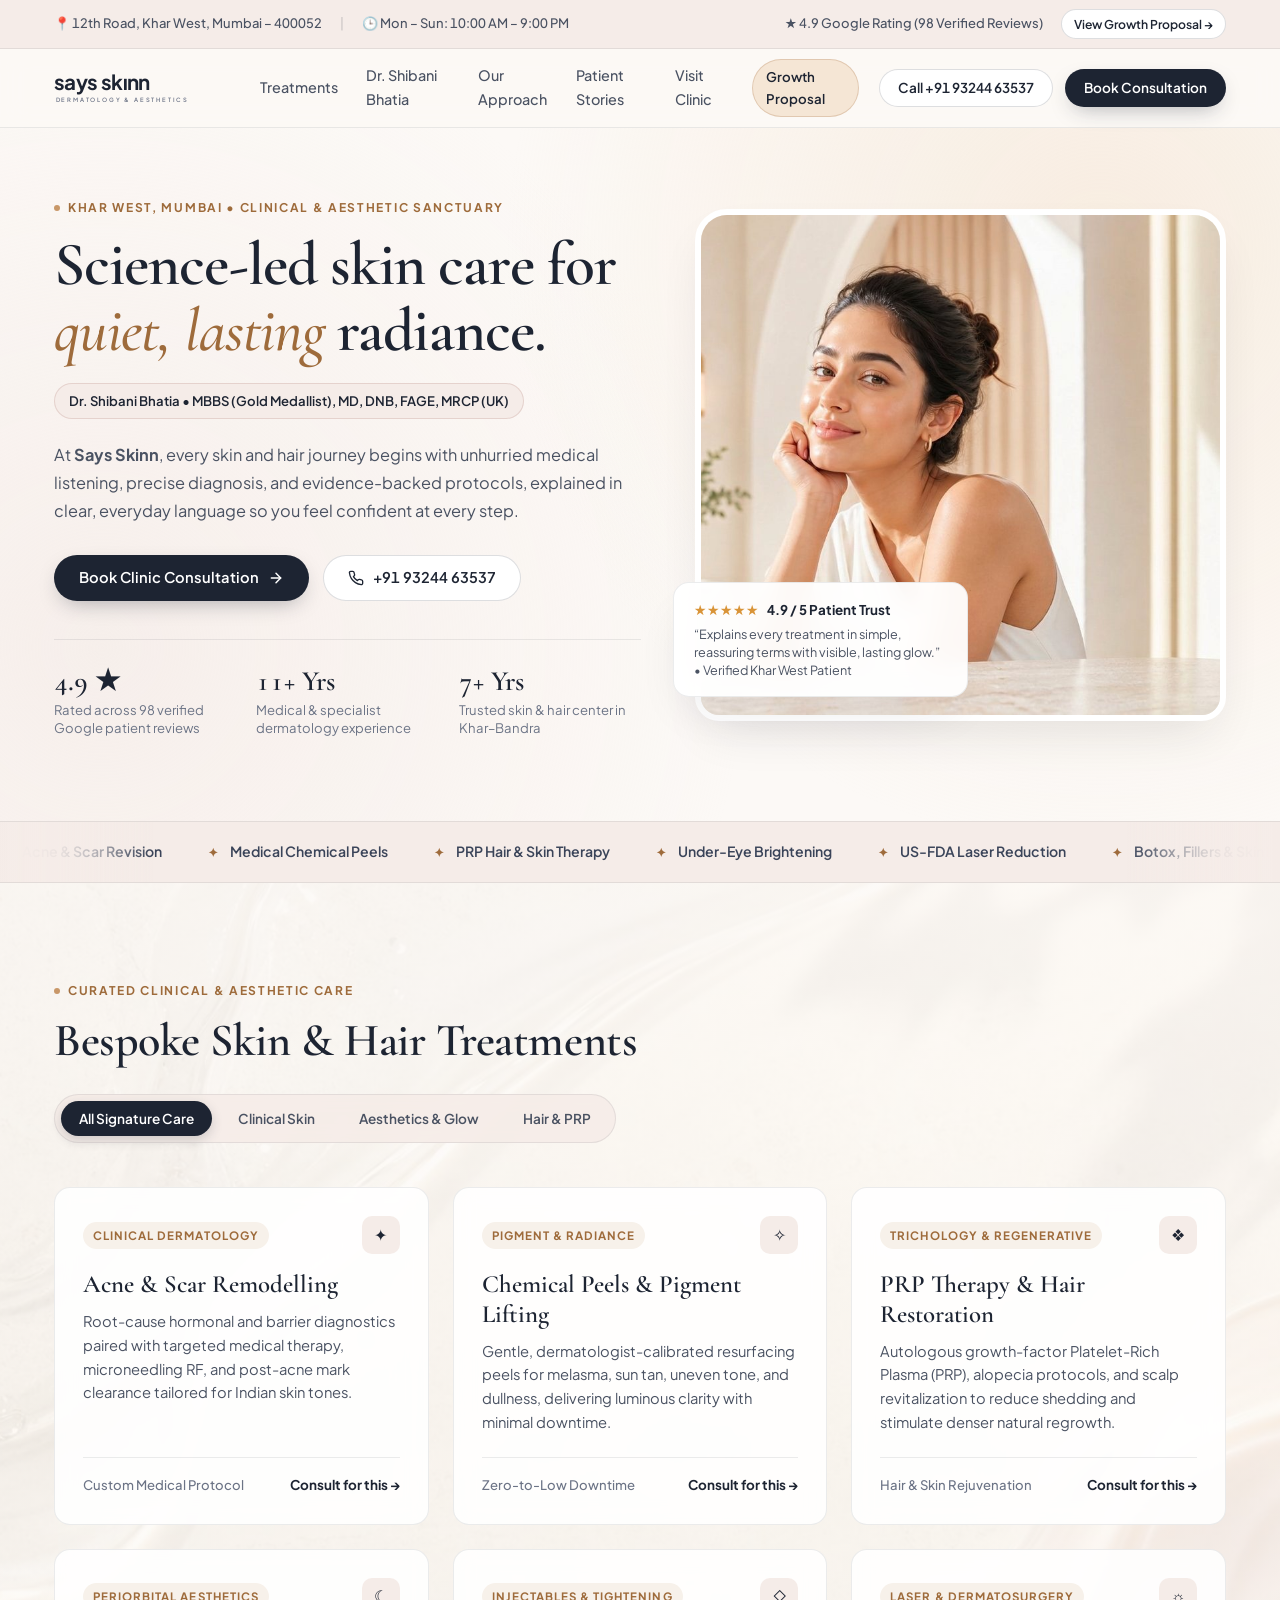
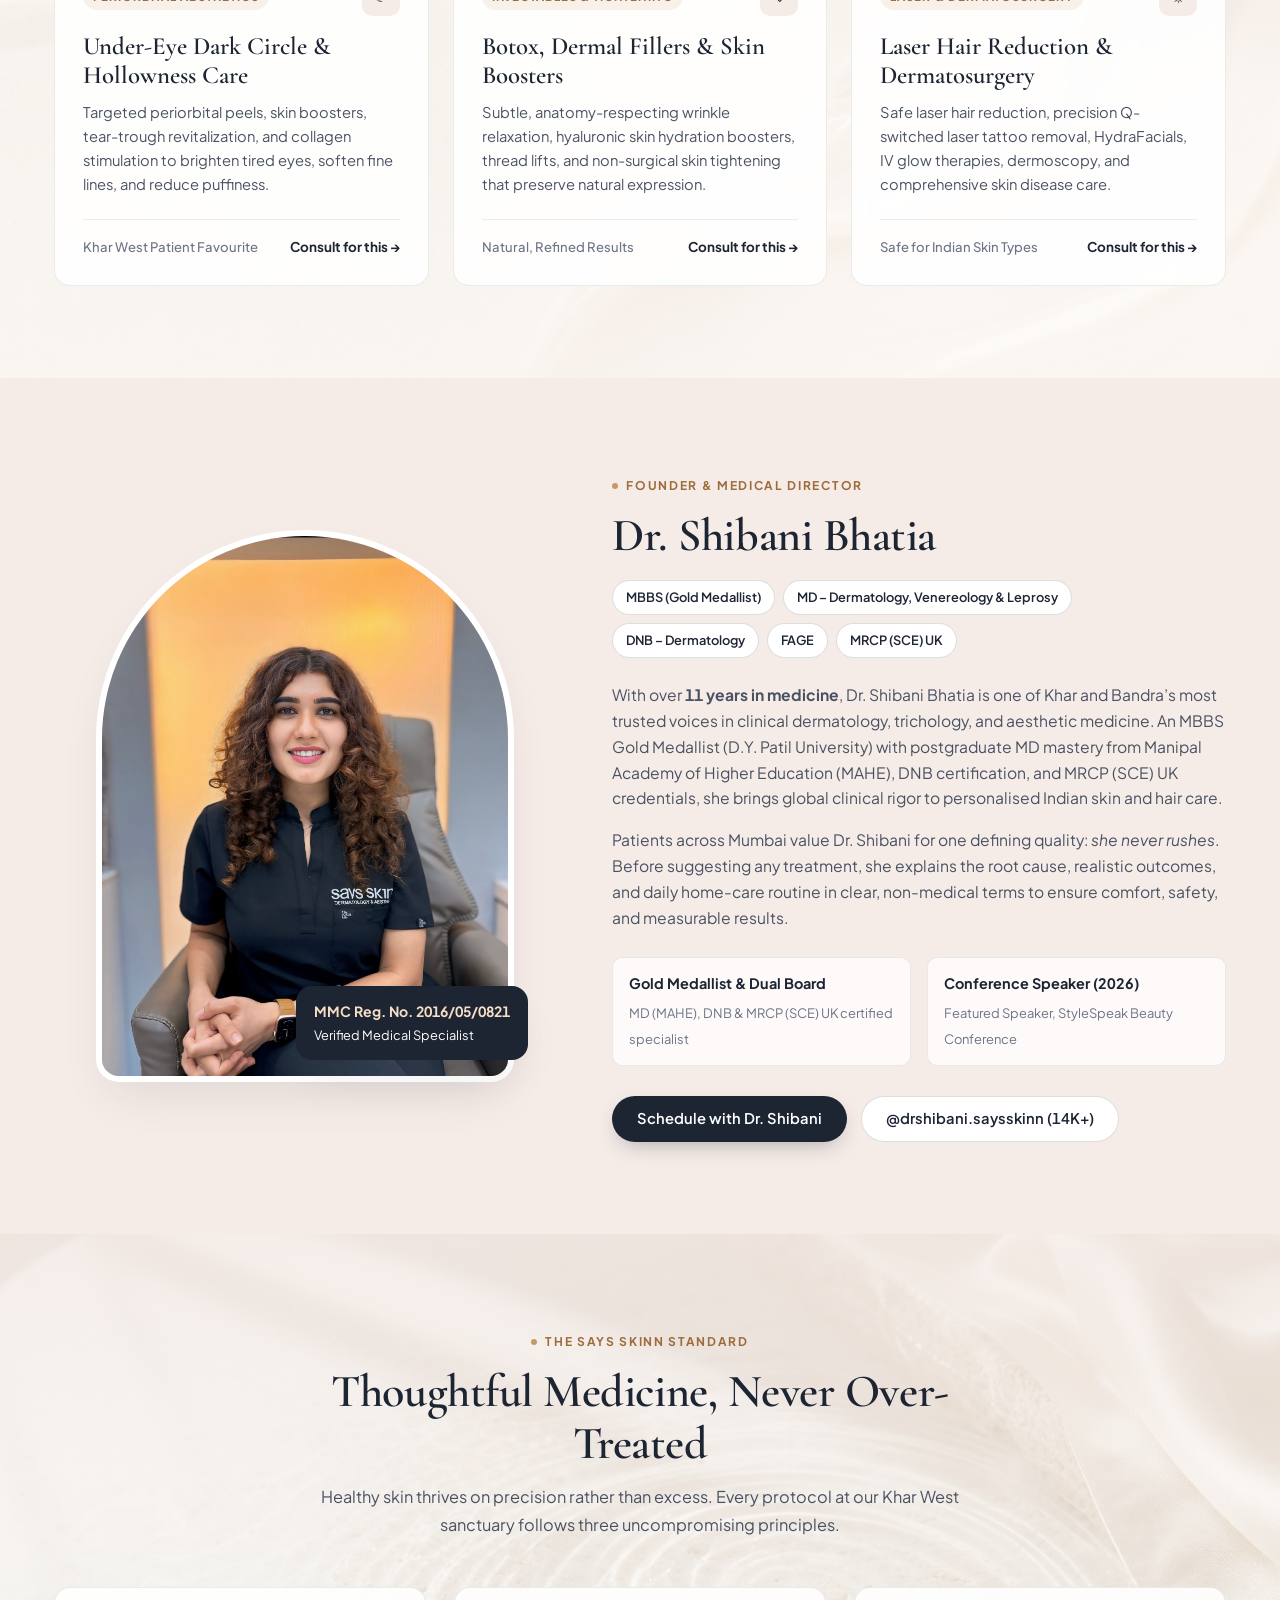
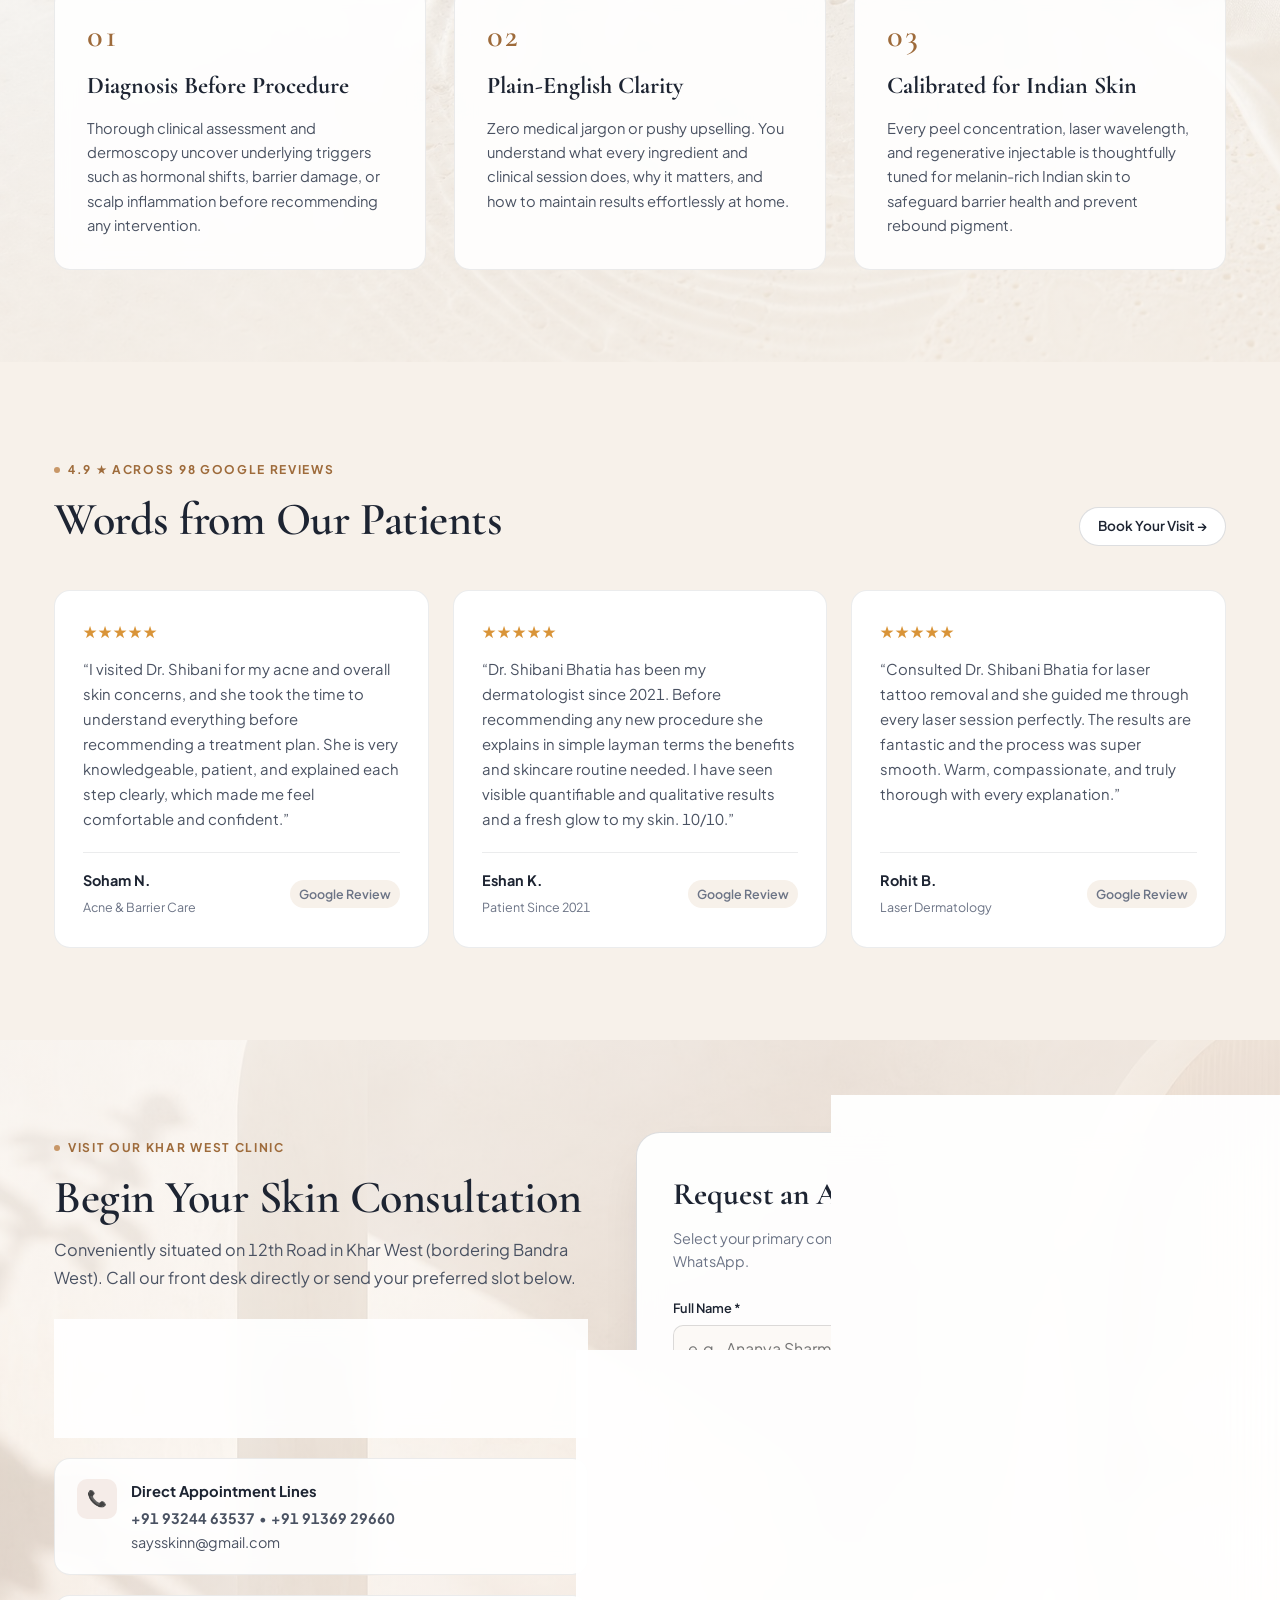
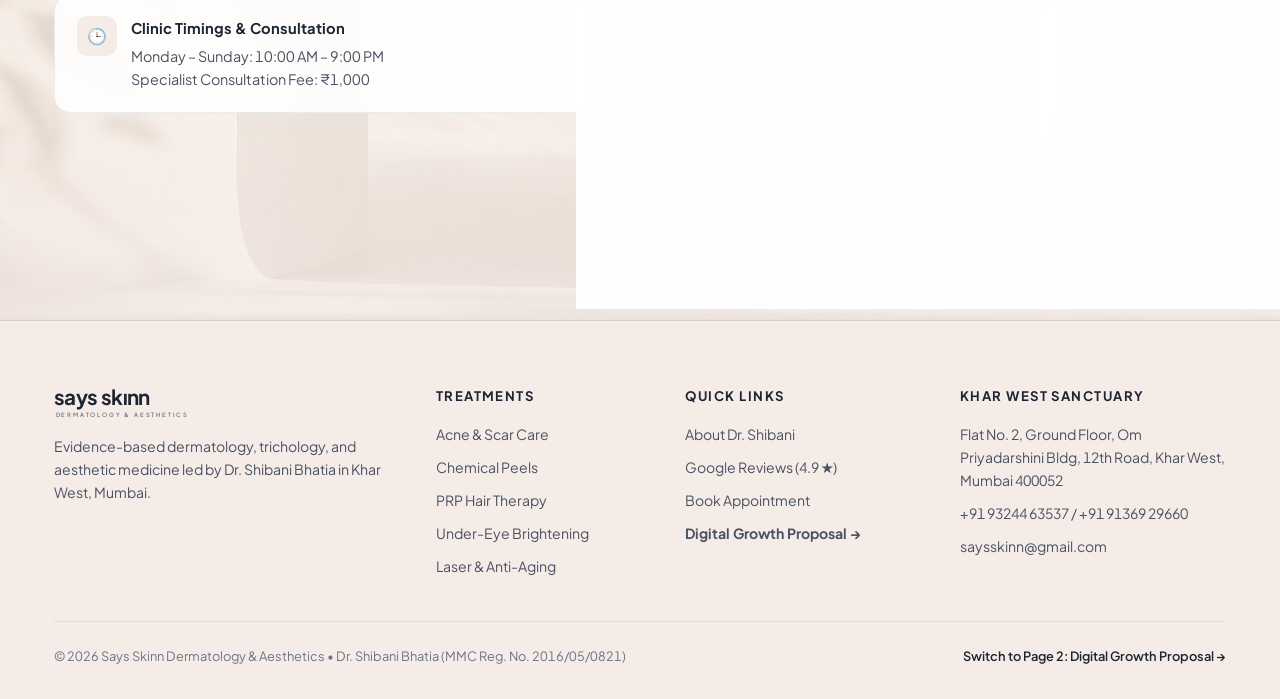
==== commit d914e83c: "Configure custom domain https://drs.stalite.in across SEO, Open Graph, JSON-LD, sitemap, and docs Co" ====
--- a/index.html
+++ b/index.html
@@ -15,7 +15,7 @@
   <meta name="format-detection" content="telephone=yes" />
   <meta name="geo.region" content="IN-MH" />
   <meta name="geo.placename" content="Khar West, Mumbai" />
-  <link rel="canonical" href="https://shibani-proposal.vercel.app/" />
+  <link rel="canonical" href="https://drs.stalite.in/" />
 
   <!-- Favicons & App Manifest -->
   <link rel="icon" type="image/svg+xml" href="./assets/favicon.svg" />
@@ -28,11 +28,11 @@
   <meta property="og:type" content="website" />
   <meta property="og:locale" content="en_IN" />
   <meta property="og:site_name" content="Says Skinn Dermatology &amp; Aesthetics" />
-  <meta property="og:url" content="https://shibani-proposal.vercel.app/" />
+  <meta property="og:url" content="https://drs.stalite.in/" />
   <meta property="og:title" content="Says Skinn | Dr. Shibani Bhatia, Dermatologist in Khar West, Mumbai" />
   <meta property="og:description" content="Science-led dermatology, trichology &amp; aesthetic care by Dr. Shibani Bhatia (MBBS Gold Medallist, MD, DNB, FAGE, MRCP UK). 4.9★ across 98 verified Google reviews on 12th Road, Khar West." />
-  <meta property="og:image" content="https://shibani-proposal.vercel.app/assets/og-social-share.jpg" />
-  <meta property="og:image:secure_url" content="https://shibani-proposal.vercel.app/assets/og-social-share.jpg" />
+  <meta property="og:image" content="https://drs.stalite.in/assets/og-social-share.jpg" />
+  <meta property="og:image:secure_url" content="https://drs.stalite.in/assets/og-social-share.jpg" />
   <meta property="og:image:type" content="image/jpeg" />
   <meta property="og:image:width" content="1729" />
   <meta property="og:image:height" content="910" />
@@ -42,7 +42,7 @@
   <meta name="twitter:card" content="summary_large_image" />
   <meta name="twitter:title" content="Says Skinn | Dr. Shibani Bhatia, Dermatologist in Khar West, Mumbai" />
   <meta name="twitter:description" content="Science-led dermatology, trichology &amp; aesthetic care by Dr. Shibani Bhatia (MBBS Gold Medallist, MD, DNB, FAGE, MRCP UK) in Khar West, Mumbai." />
-  <meta name="twitter:image" content="https://shibani-proposal.vercel.app/assets/og-social-share.jpg" />
+  <meta name="twitter:image" content="https://drs.stalite.in/assets/og-social-share.jpg" />
   <meta name="twitter:image:alt" content="Says Skinn Dermatology &amp; Aesthetics | Dr. Shibani Bhatia, Khar West, Mumbai" />
 
   <!-- Fonts & Styles -->
@@ -57,8 +57,8 @@
     "@context": "https://schema.org",
     "@type": "MedicalClinic",
     "name": "Says Skinn Dermatology & Aesthetics",
-    "url": "https://shibani-proposal.vercel.app/",
-    "image": "https://shibani-proposal.vercel.app/assets/og-social-share.jpg",
+    "url": "https://drs.stalite.in/",
+    "image": "https://drs.stalite.in/assets/og-social-share.jpg",
     "medicalSpecialty": "Dermatology",
     "telephone": "+91-93244-63537",
     "email": "saysskinn@gmail.com",
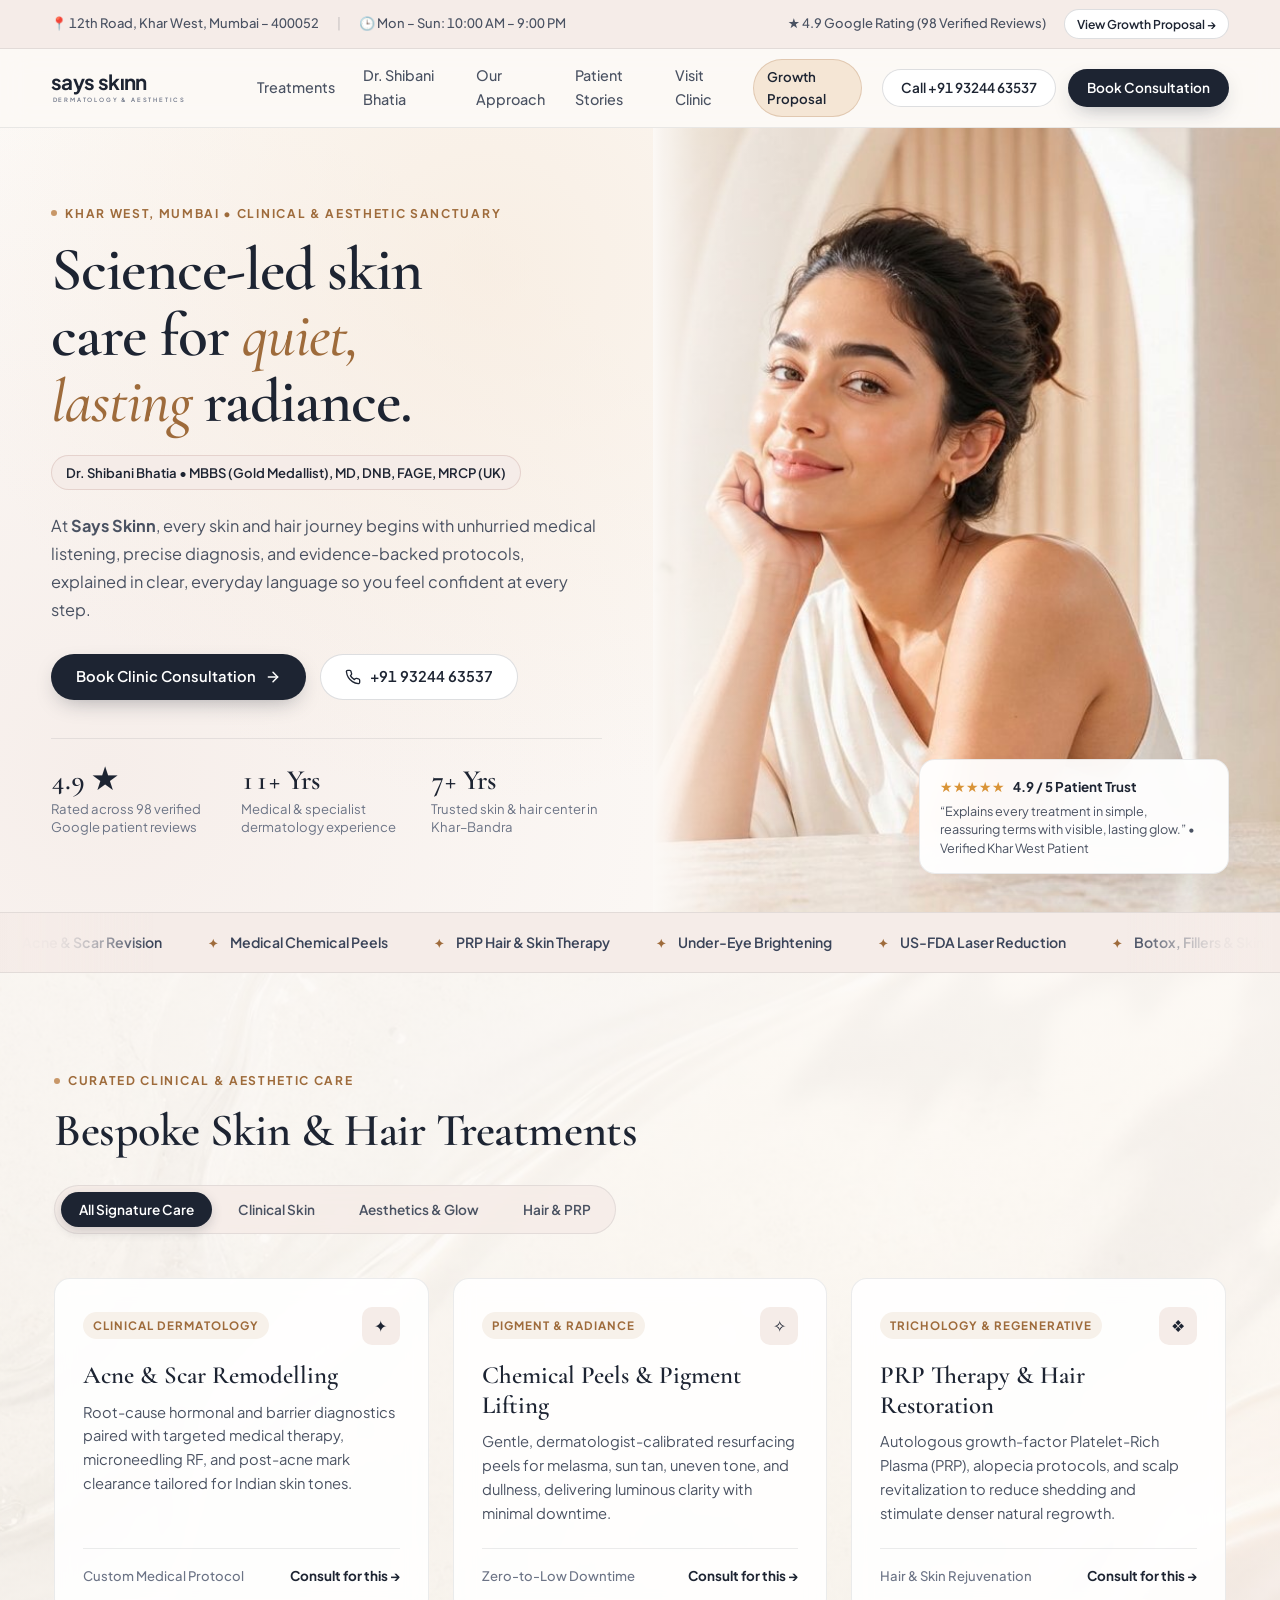
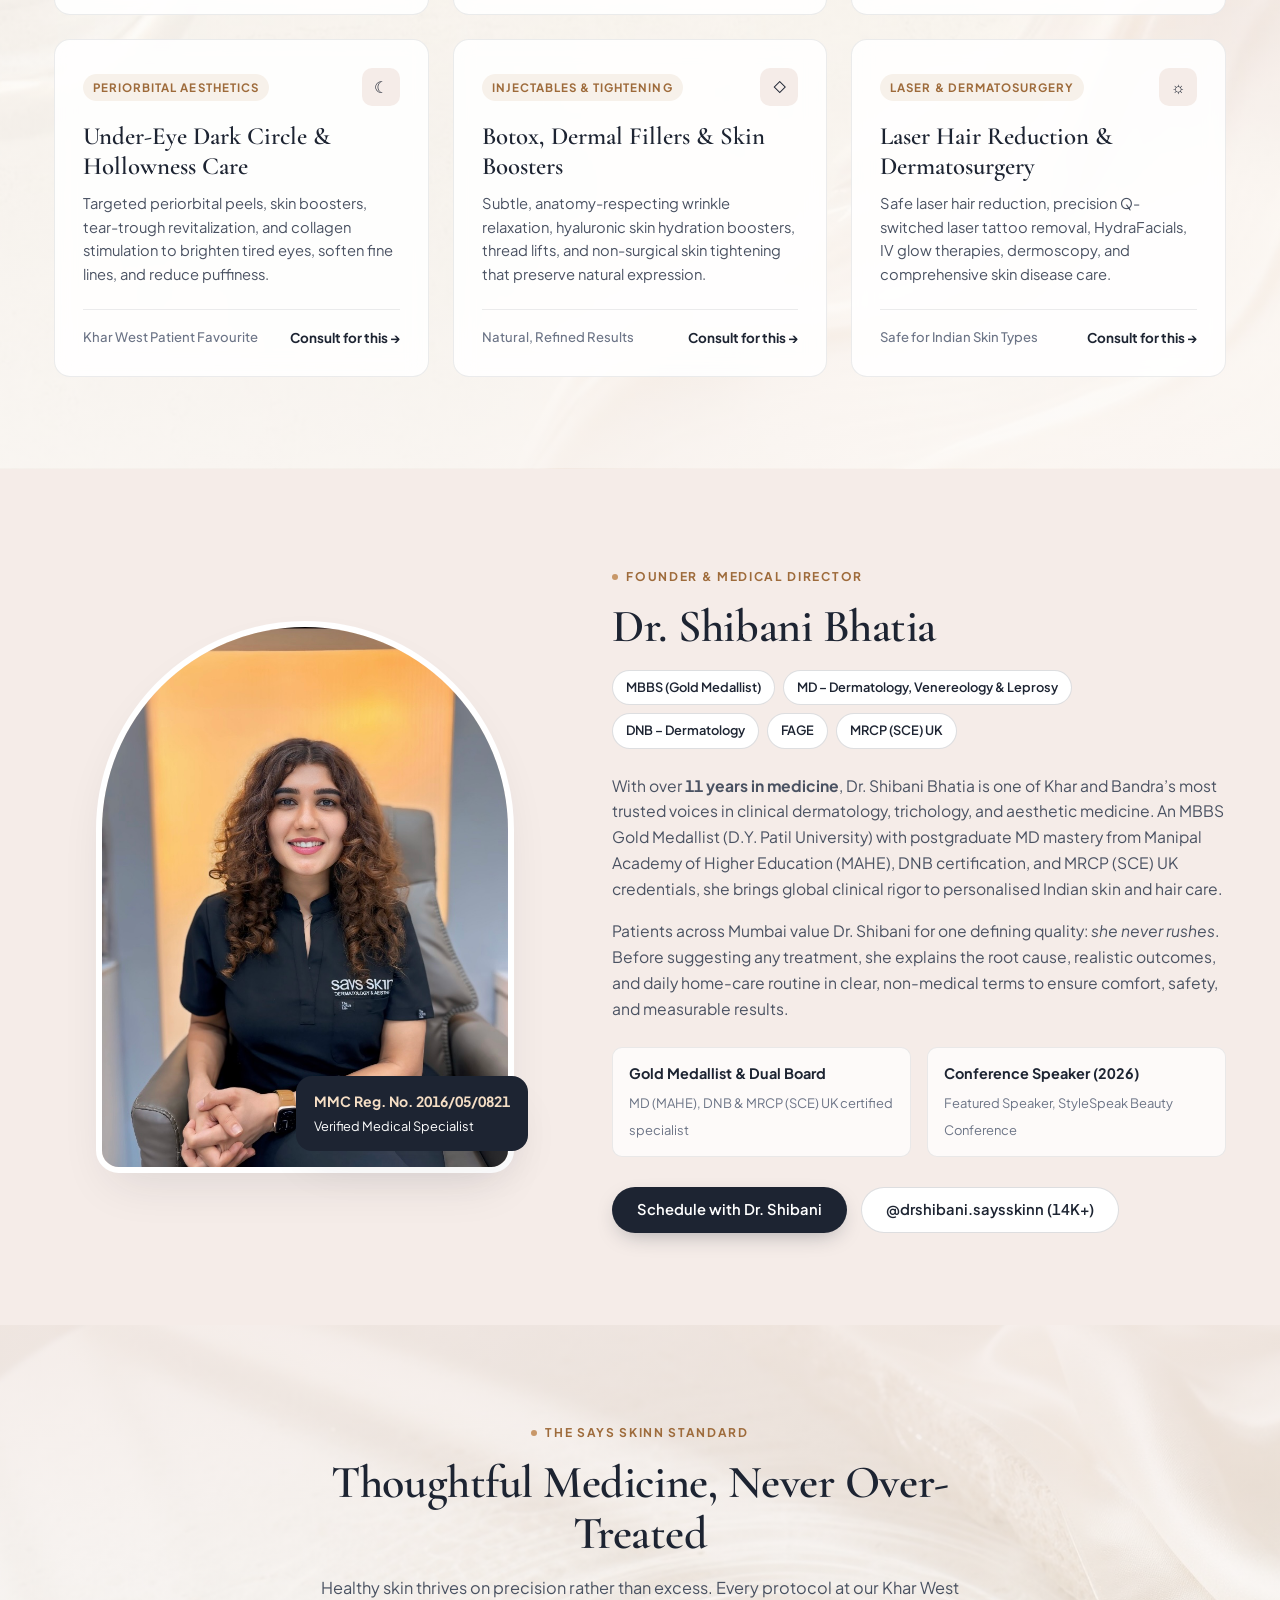
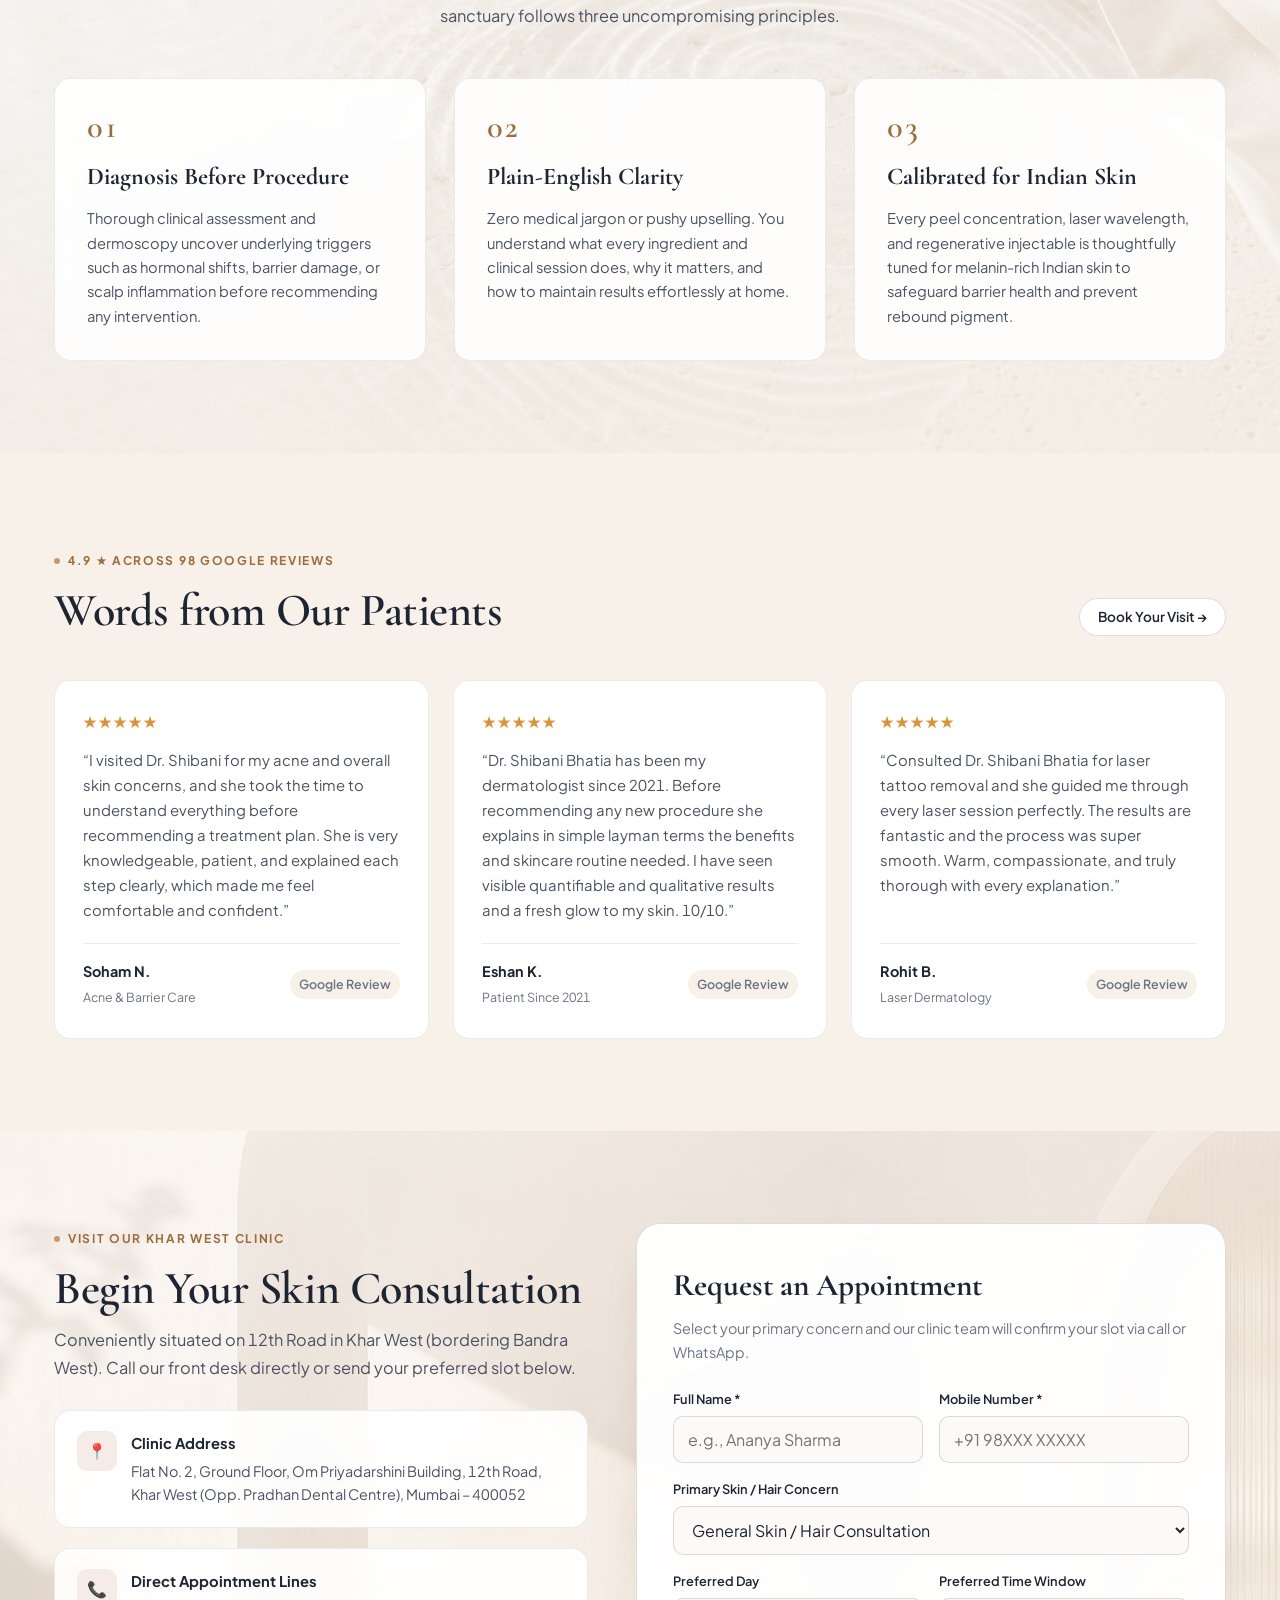
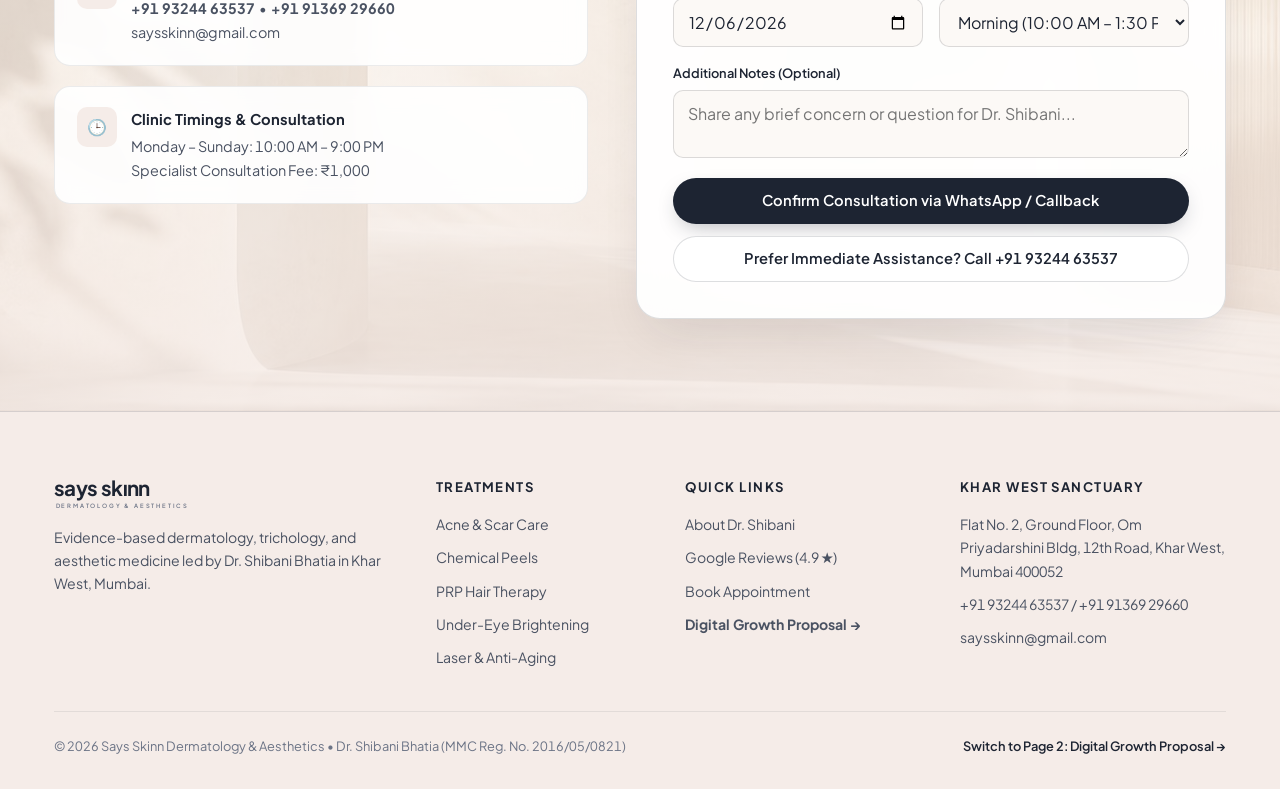
==== commit 9d70ff87: "Make header and hero section full width across viewport Co-authored-by: arena-agent <297053741+arena" ====
--- a/index.html
+++ b/index.html
@@ -91,9 +91,9 @@
 </head>
 <body class="has-mobile-cta">
 
-  <!-- Top Blush-Pearl Utility Ribbon -->
+  <!-- Top Blush-Pearl Utility Ribbon (Full Width) -->
   <div class="utility-bar">
-    <div class="container utility-inner">
+    <div class="container-fluid utility-inner">
       <div class="utility-left">
         <span class="utility-item">📍 12th Road, Khar West, Mumbai – 400052</span>
         <span class="utility-sep">|</span>
@@ -108,9 +108,9 @@
     </div>
   </div>
 
-  <!-- Sticky Light Header -->
+  <!-- Sticky Light Header (Full Width) -->
   <header class="site-header">
-    <div class="container header-inner">
+    <div class="container-fluid header-inner">
       <a href="./index.html" class="brand-logo" aria-label="Says Skinn Dermatology & Aesthetics">
         <!-- Custom Brand Wordmark inspired by Official Clinic Typography -->
         <svg viewBox="0 0 248 48" fill="none" xmlns="http://www.w3.org/2000/svg" role="img" aria-label="says skinn dermatology and aesthetics">
@@ -143,9 +143,9 @@
   </header>
 
   <main>
-    <!-- Hero Section with AI-Generated Light Luxury Dermatology Image -->
+    <!-- Full-Width Hero Section with AI-Generated Light Luxury Dermatology Image -->
     <section class="hero-section">
-      <div class="container hero-grid">
+      <div class="hero-grid">
         <div class="hero-content">
           <div class="eyebrow">
             <span class="eyebrow-dot"></span>
--- a/styles.css
+++ b/styles.css
@@ -102,6 +102,13 @@
   padding: 0 24px;
 }
 
+.container-fluid {
+  width: 100%;
+  max-width: 100%;
+  margin: 0 auto;
+  padding: 0 clamp(20px, 4vw, 56px);
+}
+
 /* ==========================================================================
    Typography Helpers
    ========================================================================== */
@@ -393,35 +400,50 @@
 }
 
 /* ==========================================================================
-   Landing Page: Hero Section
+   Landing Page: Full-Width Hero Section
    ========================================================================== */
 
 .hero-section {
   position: relative;
-  padding: 64px 0 84px;
+  width: 100%;
+  padding: 0;
+  overflow: hidden;
   background:
-    radial-gradient(circle at 86% 18%, rgba(245, 230, 213, 0.65) 0%, rgba(252, 249, 246, 0) 48%),
-    radial-gradient(circle at 8% 75%, rgba(245, 236, 232, 0.8) 0%, rgba(252, 249, 246, 0) 50%),
+    radial-gradient(circle at 38% 18%, rgba(245, 230, 213, 0.55) 0%, rgba(252, 249, 246, 0) 52%),
+    radial-gradient(circle at 8% 82%, rgba(245, 236, 232, 0.85) 0%, rgba(252, 249, 246, 0) 50%),
     var(--bg-canvas);
 }
 
 .hero-grid {
+  width: 100%;
+  max-width: 100%;
+  min-height: clamp(580px, calc(100svh - 116px), 800px);
   display: grid;
-  grid-template-columns: 1.05fr 0.95fr;
-  gap: 54px;
-  align-items: center;
+  grid-template-columns: minmax(0, 1.02fr) minmax(0, 0.98fr);
+  gap: 0;
+  align-items: stretch;
+}
+
+.hero-content {
+  display: flex;
+  flex-direction: column;
+  justify-content: center;
+  padding: clamp(44px, 5.5vw, 76px) clamp(28px, 4vw, 64px) clamp(44px, 5.5vw, 76px) clamp(20px, 4vw, 56px);
 }
 
 .hero-content h1 {
   margin-bottom: 20px;
+  max-width: 15ch;
 }
 
 .hero-content .lead-copy {
   margin-bottom: 30px;
+  max-width: 58ch;
 }
 
 .credential-inline {
   display: inline-block;
+  align-self: flex-start;
   background-color: var(--bg-blush);
   border: 1px solid rgba(166, 104, 94, 0.2);
   padding: 6px 14px;
@@ -446,6 +468,7 @@
   gap: 20px;
   padding-top: 26px;
   border-top: 1px solid var(--border-subtle);
+  max-width: 640px;
 }
 
 .trust-metric strong {
@@ -467,28 +490,45 @@
 
 .hero-visual {
   position: relative;
+  width: 100%;
+  min-height: 100%;
 }
 
 .hero-image-frame {
   position: relative;
-  border-radius: 32px 32px 24px 24px;
+  width: 100%;
+  height: 100%;
+  min-height: 580px;
   overflow: hidden;
   background-color: var(--bg-sand);
-  box-shadow: var(--shadow-elevated);
-  border: 6px solid #FFFFFF;
+}
+
+.hero-image-frame::after {
+  content: '';
+  position: absolute;
+  inset: 0;
+  background: linear-gradient(
+    90deg,
+    var(--bg-canvas) 0%,
+    rgba(252, 249, 246, 0.55) 7%,
+    rgba(252, 249, 246, 0) 24%
+  );
+  pointer-events: none;
 }
 
 .hero-image-frame img {
   width: 100%;
-  height: 500px;
+  height: 100%;
+  min-height: 580px;
   object-fit: cover;
-  object-position: center 25%;
+  object-position: 46% 22%;
 }
 
 .hero-floating-card {
   position: absolute;
-  left: -22px;
-  bottom: 24px;
+  right: clamp(20px, 4vw, 56px);
+  bottom: clamp(22px, 3.5vw, 38px);
+  z-index: 3;
   background: rgba(255, 255, 255, 0.94);
   backdrop-filter: blur(12px);
   -webkit-backdrop-filter: blur(12px);
@@ -496,7 +536,7 @@
   border-radius: var(--radius-md);
   padding: 16px 20px;
   box-shadow: var(--shadow-elevated);
-  max-width: 295px;
+  max-width: 310px;
 }
 
 .floating-rating {
@@ -1709,13 +1749,32 @@
     grid-template-columns: 1fr;
   }
 
+  .hero-grid {
+    min-height: auto;
+  }
+
+  .hero-content {
+    padding: 44px clamp(20px, 4vw, 40px) 36px;
+  }
+
+  .hero-image-frame,
   .hero-image-frame img {
-    height: 430px;
+    min-height: 440px;
+    height: 440px;
+  }
+
+  .hero-image-frame::after {
+    background: linear-gradient(
+      180deg,
+      var(--bg-canvas) 0%,
+      rgba(252, 249, 246, 0) 20%
+    );
   }
 
   .hero-floating-card {
-    left: 16px;
-    bottom: 16px;
+    left: 20px;
+    right: auto;
+    bottom: 20px;
   }
 
   .treatments-grid,
@@ -1775,7 +1834,17 @@
   }
 
   .hero-section {
-    padding: 40px 0 60px;
+    padding: 0;
+  }
+
+  .hero-content {
+    padding: 34px 20px 28px;
+  }
+
+  .hero-image-frame,
+  .hero-image-frame img {
+    min-height: 360px;
+    height: 360px;
   }
 
   .hero-trust-row {
